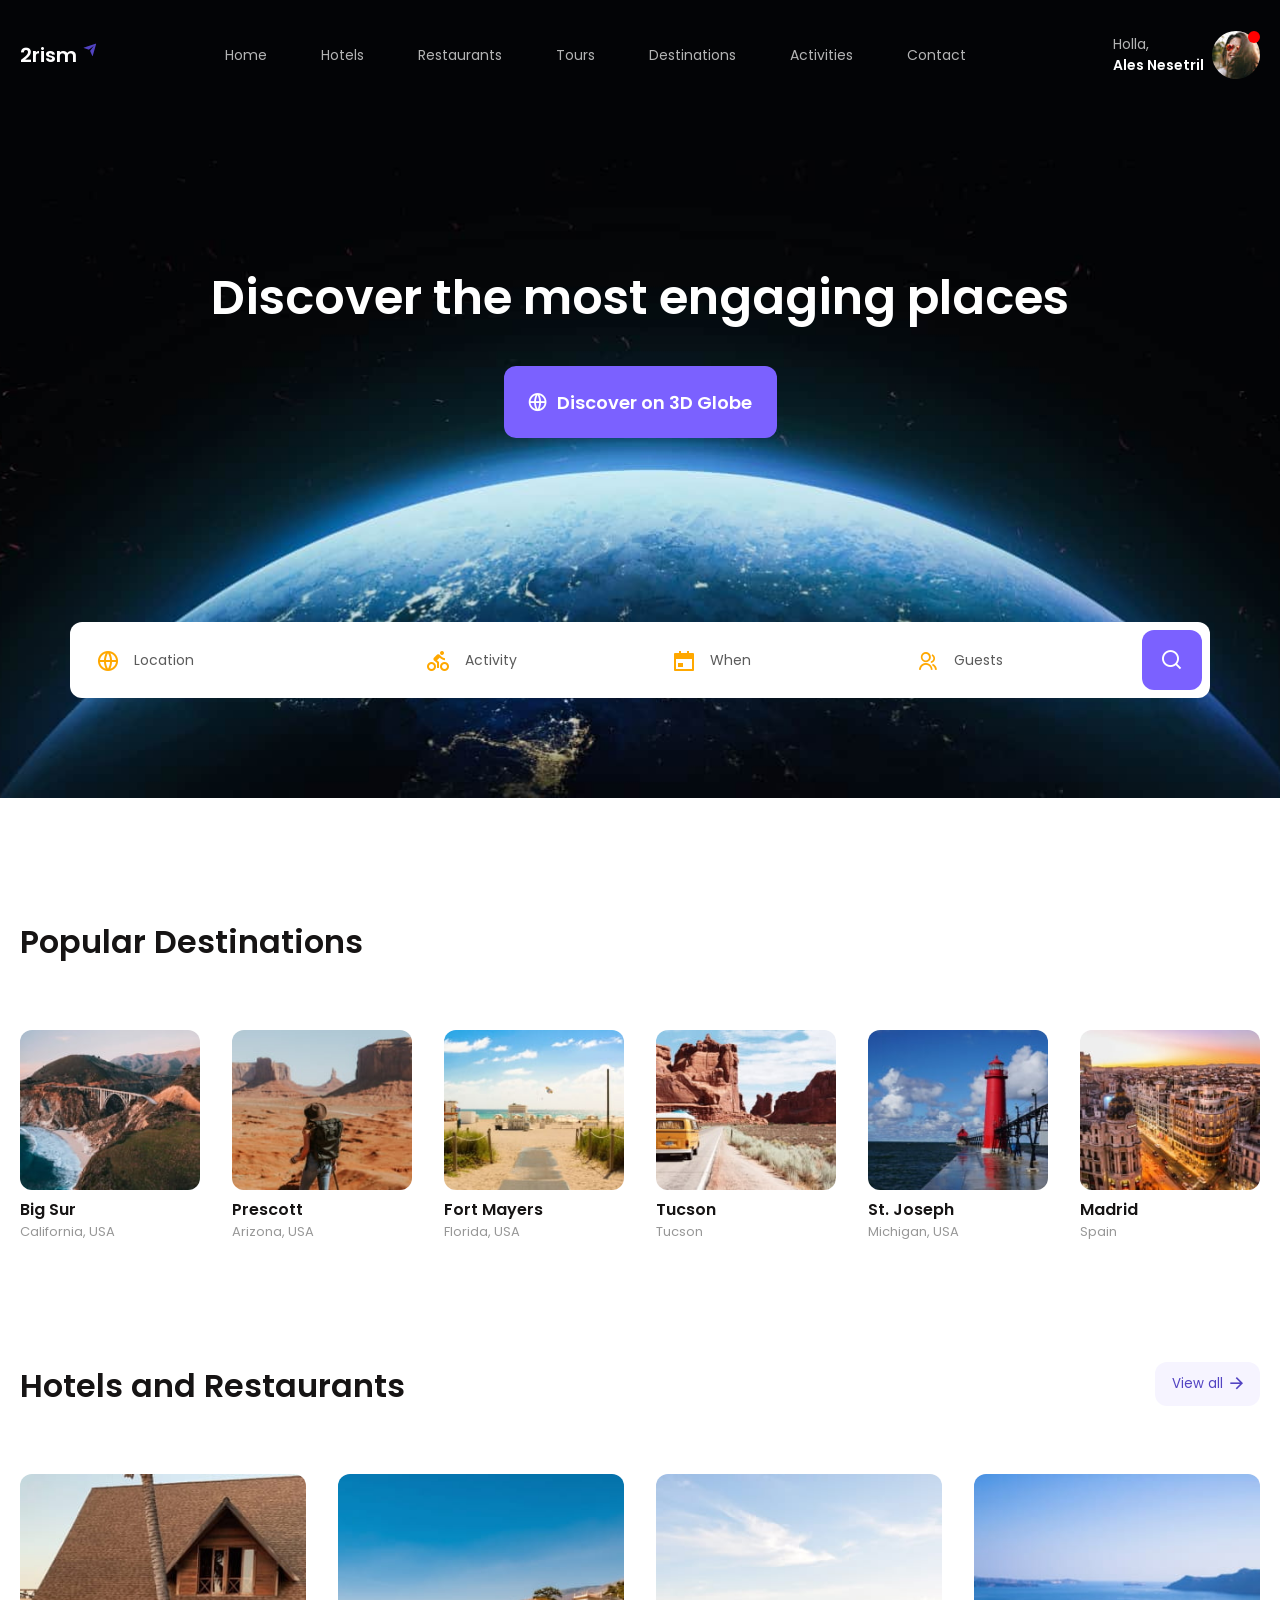
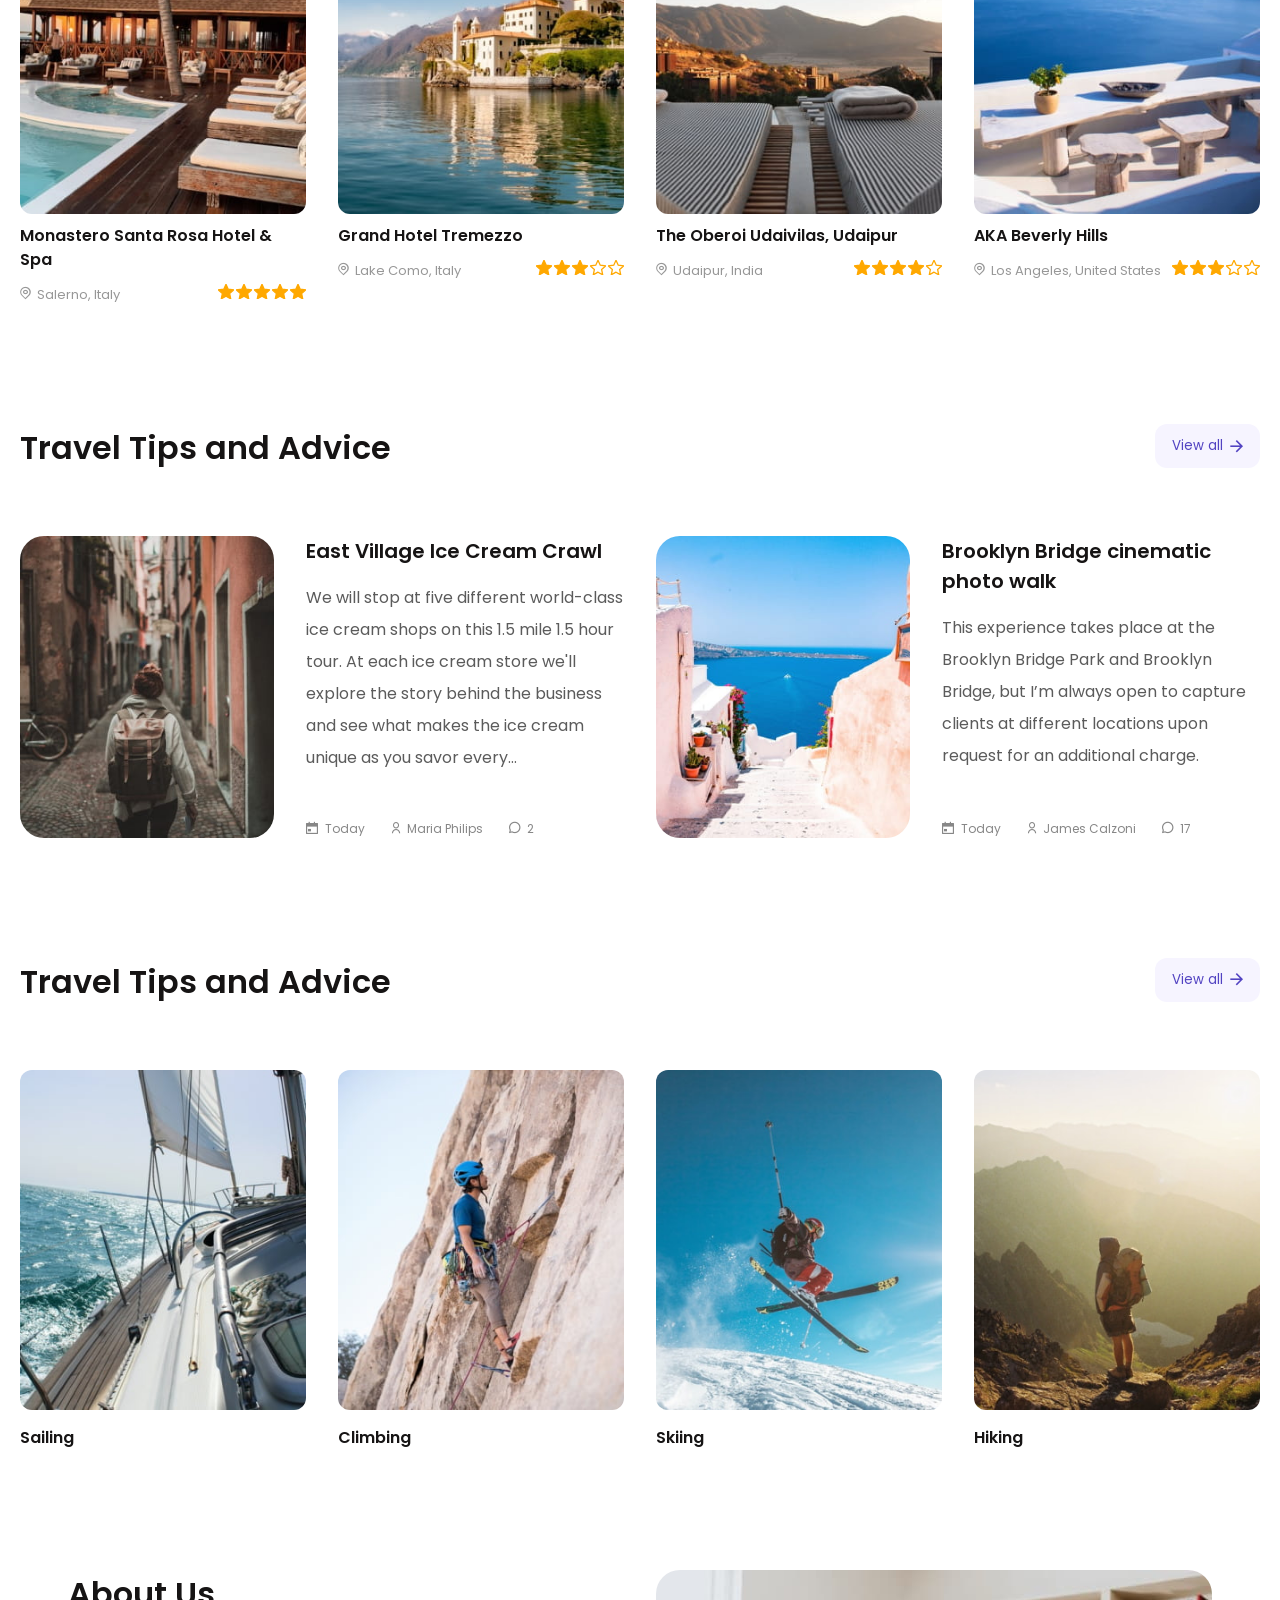
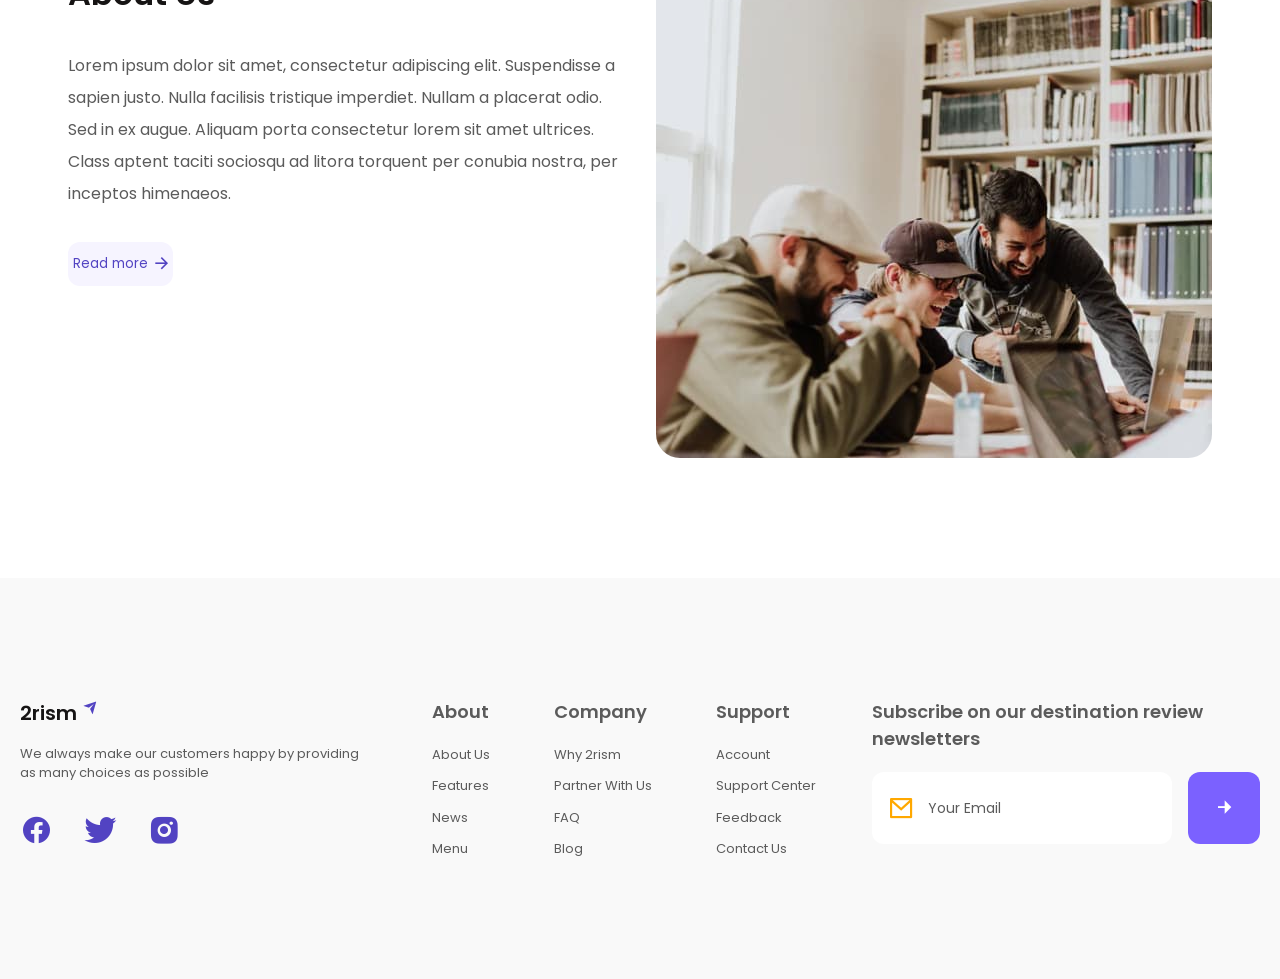
==== index.html @ 1ca8a090 "1" ====
<!DOCTYPE html>
<html lang="en">

<head>
    <meta charset="UTF-8">
    <meta http-equiv="X-UA-Compatible" content="IE=edge">
    <meta name="viewport" content="width=device-width, initial-scale=1.0">
    <link rel="stylesheet" href="css/style.css">
    <title>2rism</title>
</head>

<body>
    <div class="wrapper">
        <header class="header">
            <div class="container">
                <div class="header__wrapper">
                    <h1 class="logo header__logo">2rism</h1>
                    <nav class="menu header__menu">
                        <ul class="menu__list">
                            <li class="menu__item"><a href="#discover">Home</a></li>
                            <li class="menu__item"><a href="#hotels">Hotels</a></li>
                            <li class="menu__item"><a href="#hotels">Restaurants</a></li>
                            <li class="menu__item"><a href="#travel">Tours</a></li>
                            <li class="menu__item"><a href="#destinations">Destinations</a></li>
                            <li class="menu__item"><a href="#activities">Activities</a></li>
                            <li class="menu__item"><a href="#footer">Contact</a></li>
                        </ul>
                    </nav>
                    <div class="user header__user">
                        <div class="user__data">
                            <div class="user__hola">Holla,</div>
                            <div class="user__name">Ales Nesetril</div>
                        </div>
                        <div class="user__avatar">
                            <img src="img/user_avatar.jpg" alt="user avatar">
                        </div>
                        <div class="user__online"></div>
                    </div>
                    <div class="burger">
                        <div class="burger__line"></div>
                    </div>
                </div>
            </div>
        </header>
        <main class="content">
            <section class="discover" id="discover">
                <div class="container">
                    <h2 class="discover__title">
                        Discover the most engaging places
                    </h2>
                    <button class="button discover__button">
                        Discover on 3D Globe
                    </button>
                    <form action="" class="form discover__form">
                        <label for="" class="label location">
                            <input type="text" class="input" placeholder=" ">
                            <div class="placeholder">
                                <p class="placeholder__label">Location</p>
                                <p class="placeholder__prompt">Explore nearby destinations</p>
                            </div>
                        </label>
                        <label for="" class="label activity">
                            <input type="text" class="input" placeholder=" ">
                            <div class="placeholder">
                                <p class="placeholder__label">Activity</p>
                                <p class="placeholder__prompt">All Activities</p>
                            </div>
                        </label>
                        <label for="" class="label when">
                            <input type="text" class="input" placeholder=" ">
                            <div class="placeholder">
                                <p class="placeholder__label">When</p>
                                <p class="placeholder__prompt">Choose a Date</p>
                            </div>
                        </label>
                        <label for="" class="label guests">
                            <input type="text" class="input" placeholder=" ">
                            <div class="placeholder">
                                <p class="placeholder__label">Guests</p>
                                <p class="placeholder__prompt">1 guest</p>
                            </div>
                        </label>
                        <button class="button form__button"><span class="button__text">Search</span></button>
                    </form>
                </div>
            </section>
            <section class="destinations" id="destinations">
                <div class="container">
                    <h2 class="title destinations__title">Popular Destinations</h2>
                    <div class="row destinations__row">
                        <div class="card destintions__card">
                            <div class="card__img"><img src="img/destinations1.jpg" alt=""></div>
                            <h3 class="card__title">Big Sur</h3>
                            <div class="card__location">California, USA</div>
                        </div>
                        <div class="card destintions__card">
                            <div class="card__img"><img src="img/destinations2.jpg" alt=""></div>
                            <h3 class="card__title">Prescott</h3>
                            <div class="card__location">Arizona, USA</div>
                        </div>
                        <div class="card destintions__card">
                            <div class="card__img"><img src="img/destinations3.jpg" alt=""></div>
                            <h3 class="card__title">Fort Mayers</h3>
                            <div class="card__location">Florida, USA</div>
                        </div>
                        <div class="card destintions__card">
                            <div class="card__img"><img src="img/destinations4.jpg" alt=""></div>
                            <h3 class="card__title">Tucson</h3>
                            <div class="card__location">Tucson</div>
                        </div>
                        <div class="card destintions__card">
                            <div class="card__img"><img src="img/destinations5.jpg" alt=""></div>
                            <h3 class="card__title">St. Joseph</h3>
                            <div class="card__location">Michigan, USA</div>
                        </div>
                        <div class="card destintions__card">
                            <div class="card__img"><img src="img/destinations6.jpg" alt=""></div>
                            <h3 class="card__title">Madrid</h3>
                            <div class="card__location">Spain</div>
                        </div>
                    </div>
                </div>
            </section>
            <section class="hotels" id="hotels">
                <div class="container">
                    <div class="title-row hotels__title-row">
                        <h2 class="title hotels__title">Hotels and Restaurants</h2>
                        <button class="button view-all">View all</button>
                    </div>
                    <div class="row hotels__row">
                        <div class="card hotels__card">
                            <div class="card__img"><img src="img/hotels1.jpg" alt=""></div>
                            <h3 class="card__title">Monastero Santa Rosa Hotel & Spa</h3>
                            <div class="card__info">
                                <div class="card__location">Salerno, Italy</div>
                                <div class="card__star-rating">
                                    <svg class="star-rating fill">
                                        <path
                                            d="M8.00002 12.1733L3.29802 14.8053L4.34802 9.51992L0.391357 5.86125L5.74269 5.22659L8.00002 0.333252L10.2574 5.22659L15.6087 5.86125L11.652 9.51992L12.702 14.8053L8.00002 12.1733Z" />
                                    </svg>
                                    <svg class="star-rating fill">
                                        <path
                                            d="M8.00002 12.1733L3.29802 14.8053L4.34802 9.51992L0.391357 5.86125L5.74269 5.22659L8.00002 0.333252L10.2574 5.22659L15.6087 5.86125L11.652 9.51992L12.702 14.8053L8.00002 12.1733Z" />
                                    </svg>
                                    <svg class="star-rating fill">
                                        <path
                                            d="M8.00002 12.1733L3.29802 14.8053L4.34802 9.51992L0.391357 5.86125L5.74269 5.22659L8.00002 0.333252L10.2574 5.22659L15.6087 5.86125L11.652 9.51992L12.702 14.8053L8.00002 12.1733Z" />
                                    </svg>
                                    <svg class="star-rating fill">
                                        <path
                                            d="M8.00002 12.1733L3.29802 14.8053L4.34802 9.51992L0.391357 5.86125L5.74269 5.22659L8.00002 0.333252L10.2574 5.22659L15.6087 5.86125L11.652 9.51992L12.702 14.8053L8.00002 12.1733Z" />
                                    </svg>
                                    <svg class="star-rating fill">
                                        <path
                                            d="M8.00002 12.1733L3.29802 14.8053L4.34802 9.51992L0.391357 5.86125L5.74269 5.22659L8.00002 0.333252L10.2574 5.22659L15.6087 5.86125L11.652 9.51992L12.702 14.8053L8.00002 12.1733Z" />
                                    </svg>
                                </div>
                            </div>
                        </div>
                        <div class="card hotels__card">
                            <div class="card__img"><img src="img/hotels2.jpg" alt=""></div>
                            <h3 class="card__title">Grand Hotel Tremezzo</h3>
                            <div class="card__info">
                                <div class="card__location">Lake Como, Italy</div>
                                <div class="card__star-rating">
                                    <svg class="star-rating fill">
                                        <path
                                            d="M8.00002 12.1733L3.29802 14.8053L4.34802 9.51992L0.391357 5.86125L5.74269 5.22659L8.00002 0.333252L10.2574 5.22659L15.6087 5.86125L11.652 9.51992L12.702 14.8053L8.00002 12.1733Z" />
                                    </svg>
                                    <svg class="star-rating fill">
                                        <path
                                            d="M8.00002 12.1733L3.29802 14.8053L4.34802 9.51992L0.391357 5.86125L5.74269 5.22659L8.00002 0.333252L10.2574 5.22659L15.6087 5.86125L11.652 9.51992L12.702 14.8053L8.00002 12.1733Z" />
                                    </svg>
                                    <svg class="star-rating fill">
                                        <path
                                            d="M8.00002 12.1733L3.29802 14.8053L4.34802 9.51992L0.391357 5.86125L5.74269 5.22659L8.00002 0.333252L10.2574 5.22659L15.6087 5.86125L11.652 9.51992L12.702 14.8053L8.00002 12.1733Z" />
                                    </svg>
                                    <svg class="star-rating">
                                        <path
                                            d="M8.00002 12.1733L3.29802 14.8053L4.34802 9.51992L0.391357 5.86125L5.74269 5.22659L8.00002 0.333252L10.2574 5.22659L15.6087 5.86125L11.652 9.51992L12.702 14.8053L8.00002 12.1733Z" />
                                    </svg>
                                    <svg class="star-rating">
                                        <path
                                            d="M8.00002 12.1733L3.29802 14.8053L4.34802 9.51992L0.391357 5.86125L5.74269 5.22659L8.00002 0.333252L10.2574 5.22659L15.6087 5.86125L11.652 9.51992L12.702 14.8053L8.00002 12.1733Z" />
                                    </svg>
                                </div>
                            </div>
                        </div>
                        <div class="card hotels__card">
                            <div class="card__img"><img src="img/hotels3.jpg" alt=""></div>
                            <h3 class="card__title">The Oberoi Udaivilas, Udaipur</h3>
                            <div class="card__info">
                                <div class="card__location">Udaipur, India</div>
                                <div class="card__star-rating">
                                    <svg class="star-rating fill">
                                        <path
                                            d="M8.00002 12.1733L3.29802 14.8053L4.34802 9.51992L0.391357 5.86125L5.74269 5.22659L8.00002 0.333252L10.2574 5.22659L15.6087 5.86125L11.652 9.51992L12.702 14.8053L8.00002 12.1733Z" />
                                    </svg>
                                    <svg class="star-rating fill">
                                        <path
                                            d="M8.00002 12.1733L3.29802 14.8053L4.34802 9.51992L0.391357 5.86125L5.74269 5.22659L8.00002 0.333252L10.2574 5.22659L15.6087 5.86125L11.652 9.51992L12.702 14.8053L8.00002 12.1733Z" />
                                    </svg>
                                    <svg class="star-rating fill">
                                        <path
                                            d="M8.00002 12.1733L3.29802 14.8053L4.34802 9.51992L0.391357 5.86125L5.74269 5.22659L8.00002 0.333252L10.2574 5.22659L15.6087 5.86125L11.652 9.51992L12.702 14.8053L8.00002 12.1733Z" />
                                    </svg>
                                    <svg class="star-rating fill">
                                        <path
                                            d="M8.00002 12.1733L3.29802 14.8053L4.34802 9.51992L0.391357 5.86125L5.74269 5.22659L8.00002 0.333252L10.2574 5.22659L15.6087 5.86125L11.652 9.51992L12.702 14.8053L8.00002 12.1733Z" />
                                    </svg>
                                    <svg class="star-rating">
                                        <path
                                            d="M8.00002 12.1733L3.29802 14.8053L4.34802 9.51992L0.391357 5.86125L5.74269 5.22659L8.00002 0.333252L10.2574 5.22659L15.6087 5.86125L11.652 9.51992L12.702 14.8053L8.00002 12.1733Z" />
                                    </svg>
                                </div>
                            </div>
                        </div>
                        <div class="card hotels__card">
                            <div class="card__img"><img src="img/hotels4.jpg" alt=""></div>
                            <h3 class="card__title">AKA Beverly Hills</h3>
                            <div class="card__info">
                                <div class="card__location">Los Angeles, United States</div>
                                <div class="card__star-rating">
                                    <svg class="star-rating fill">
                                        <path
                                            d="M8.00002 12.1733L3.29802 14.8053L4.34802 9.51992L0.391357 5.86125L5.74269 5.22659L8.00002 0.333252L10.2574 5.22659L15.6087 5.86125L11.652 9.51992L12.702 14.8053L8.00002 12.1733Z" />
                                    </svg>
                                    <svg class="star-rating fill">
                                        <path
                                            d="M8.00002 12.1733L3.29802 14.8053L4.34802 9.51992L0.391357 5.86125L5.74269 5.22659L8.00002 0.333252L10.2574 5.22659L15.6087 5.86125L11.652 9.51992L12.702 14.8053L8.00002 12.1733Z" />
                                    </svg>
                                    <svg class="star-rating fill">
                                        <path
                                            d="M8.00002 12.1733L3.29802 14.8053L4.34802 9.51992L0.391357 5.86125L5.74269 5.22659L8.00002 0.333252L10.2574 5.22659L15.6087 5.86125L11.652 9.51992L12.702 14.8053L8.00002 12.1733Z" />
                                    </svg>
                                    <svg class="star-rating">
                                        <path
                                            d="M8.00002 12.1733L3.29802 14.8053L4.34802 9.51992L0.391357 5.86125L5.74269 5.22659L8.00002 0.333252L10.2574 5.22659L15.6087 5.86125L11.652 9.51992L12.702 14.8053L8.00002 12.1733Z" />
                                    </svg>
                                    <svg class="star-rating">
                                        <path
                                            d="M8.00002 12.1733L3.29802 14.8053L4.34802 9.51992L0.391357 5.86125L5.74269 5.22659L8.00002 0.333252L10.2574 5.22659L15.6087 5.86125L11.652 9.51992L12.702 14.8053L8.00002 12.1733Z" />
                                    </svg>
                                </div>
                            </div>
                        </div>
                    </div>
                </div>
            </section>
            <section class="travel" id="travel">
                <div class="container">
                    <div class="title-row travel__title-row">
                        <h2 class="title hotels__title">Travel Tips and Advice</h2>
                        <button class="button view-all">View all</button>
                    </div>
                    <div class="row travel__row">
                        <div class="card travel__card">
                            <div class="card__img"><img src="img/travel1.jpg" alt=""></div>
                            <div class="card__body">
                                <h3 class="card__title">East Village Ice Cream Crawl</h3>
                                <div class="card-text card__text">
                                    We will stop at five different world-class ice cream shops on
                                    this 1.5 mile 1.5 hour tour. At each ice cream store we'll explore the story behind
                                    the business and see what makes the ice cream unique as you savor every…
                                </div>
                                <div class="card__info">
                                    <div class="card__date">Today</div>
                                    <div class="card__user">Maria Philips</div>
                                    <div class="card__message">2</div>
                                </div>
                            </div>
                        </div>
                        <div class="card travel__card">
                            <div class="card__img"><img src="img/travel2.jpg" alt=""></div>
                            <div class="card__body">
                                <h3 class="card__title">Brooklyn Bridge cinematic photo walk</h3>
                                <div class="card-text card__text">
                                    This experience takes place at the Brooklyn Bridge Park and Brooklyn Bridge, but I’m
                                    always open to capture clients at different locations upon request for an additional
                                    charge.
                                </div>
                                <div class="card__info">
                                    <div class="card__date">Today</div>
                                    <div class="card__user">James Calzoni</div>
                                    <div class="card__message">17</div>
                                </div>
                            </div>
                        </div>
                    </div>
                </div>
            </section>
            <section class="activities" id="activities">
                <div class="container">
                    <div class="title-row travel__title-row">
                        <h2 class="title hotels__title">Travel Tips and Advice</h2>
                        <button class="button view-all">View all</button>
                    </div>
                    <div class="row activities__row">
                        <div class="card activities__card">
                            <div class="card__img"><img src="img/activities1.jpg" alt=""></div>
                            <h3 class="card__title">Sailing</h3>
                        </div>
                        <div class="card activities__card">
                            <div class="card__img"><img src="img/activities2.jpg" alt=""></div>
                            <h3 class="card__title">Climbing</h3>
                        </div>
                        <div class="card activities__card">
                            <div class="card__img"><img src="img/activities3.jpg" alt=""></div>
                            <h3 class="card__title">Skiing</h3>
                        </div>
                        <div class="card activities__card">
                            <div class="card__img"><img src="img/activities4.jpg" alt=""></div>
                            <h3 class="card__title">Hiking</h3>
                        </div>
                    </div>
                </div>
            </section>
            <section class="about">
                <div class="container">
                    <div class="row about__row">
                        <div class="about__body">
                            <h2 class="title about__title">About Us</h2>
                            <div class="card-text about__text">
                                Lorem ipsum dolor sit amet, consectetur adipiscing elit. Suspendisse a sapien justo.
                                Nulla facilisis tristique imperdiet. Nullam a placerat odio. Sed in ex augue. Aliquam
                                porta consectetur lorem sit amet ultrices. Class aptent taciti sociosqu ad litora
                                torquent per conubia nostra, per inceptos himenaeos.
                            </div>
                            <button class="button view-all">Read more</button>
                        </div>
                        <div class="about__img">
                            <img src="img/about.jpg" alt="">
                        </div>
                    </div>
                </div>
            </section>
        </main>
        <footer class="footer" id="footer">
            <div class="container">
                <div class="footer__row">
                    <div class="footer__col description">
                        <h2 class="logo footer__logo">2rism</h2>
                        <div class="description__text">
                            We always make our customers happy by providing as many choices as possible
                        </div>
                        <div class="description__socials">
                            <a href="" class="description__social facebook"></a>
                            <a href="" class="description__social twitter"></a>
                            <a href="" class="description__social instagram"></a>
                        </div>
                    </div>
                    <div class="footer__col">
                        <nav class="links footer__links">
                            <ul class="links__list">
                                <h3 class="links__title">About</h3>
                                <li class="links__item"><a href="">About Us</a></li>
                                <li class="links__item"><a href="">Features</a></li>
                                <li class="links__item"><a href="">News</a></li>
                                <li class="links__item"><a href="">Menu</a></li>
                            </ul>
                            <ul class="links__list">
                                <h3 class="links__title">Company</h3>
                                <li class="links__item"><a href="">Why 2rism</a></li>
                                <li class="links__item"><a href="">Partner With Us</a></li>
                                <li class="links__item"><a href="">FAQ</a></li>
                                <li class="links__item"><a href="">Blog</a></li>
                            </ul>
                            <ul class="links__list">
                                <h3 class="links__title">Support</h3>
                                <li class="links__item"><a href="">Account</a></li>
                                <li class="links__item"><a href="">Support Center</a></li>
                                <li class="links__item"><a href="">Feedback</a></li>
                                <li class="links__item"><a href="">Contact Us</a></li>
                            </ul>
                        </nav>
                    </div>
                    <div class="footer__col subscribe">
                        <h3 class="subscribe__title">
                            Subscribe on our destination review newsletters
                        </h3>
                        <form action="" class="form subscribe__form">
                            <label for="subscribe-form" class="label subscribe__label">
                                <input type="email" class="input subscribe__input" id="subscribe-form" placeholder=" ">
                                <div class="placeholder subscribe__placeholder">
                                    <p class="placeholder__label">Your Email</p>
                                    <p class="placeholder__prompt">johndoe@gmail.com</p>
                                </div>
                            </label>
                            <button class="button subscribe__button"></button>
                        </form>
                    </div>
                </div>
            </div>
        </footer>
    </div>

    <script src="js/script.js"></script>
</body>

</html>
---- css/style.css ----
@font-face {
  font-family: 'Poppins';
  src: local("Poppins"), local("Poppins-Light"), url("../fonts/Poppins-Light.woff2") format("woff2"), url("../fonts/Poppins-Light.woff") format("woff");
  font-weight: 300;
  font-style: normal;
  font-display: swap;
}

@font-face {
  font-family: 'Poppins';
  src: local("Poppins"), local("Poppins-Regular"), url("../fonts/Poppins-Regular.woff2") format("woff2"), url("../fonts/Poppins-Regular.woff") format("woff");
  font-weight: 400;
  font-style: normal;
  font-display: swap;
}

@font-face {
  font-family: 'Poppins';
  src: local("Poppins"), local("Poppins-Medium"), url("../fonts/Poppins-Medium.woff2") format("woff2"), url("../fonts/Poppins-Medium.woff") format("woff");
  font-weight: 500;
  font-style: normal;
  font-display: swap;
}

@font-face {
  font-family: 'Poppins';
  src: local("Poppins"), local("Poppins-SemiBold"), url("../fonts/Poppins-SemiBold.woff2") format("woff2"), url("../fonts/Poppins-SemiBold.woff") format("woff");
  font-weight: 500;
  font-style: normal;
  font-display: swap;
}

@font-face {
  font-family: 'icomoon';
  src: url("../fonts/icomoon.eot?6bxrup");
  src: url("../fonts/icomoon.eot?6bxrup#iefix") format("embedded-opentype"), url("../fonts/icomoon.ttf?6bxrup") format("truetype"), url("../fonts/icomoon.woff?6bxrup") format("woff"), url("../fonts/icomoon.svg?6bxrup#icomoon") format("svg");
  font-weight: normal;
  font-style: normal;
  font-display: block;
}

* {
  margin: 0;
  padding: 0;
  border: none;
  outline: none;
}

*, *::before, *::after {
  -webkit-box-sizing: border-box;
          box-sizing: border-box;
}

*:focus, *:active, a:focus, a:active {
  outline: none;
}

ul, ol, li {
  list-style: none;
}

a {
  text-decoration: none;
  font: inherit;
  color: inherit;
}

a, a:visited, a:hover {
  text-decoration: none;
}

img {
  vertical-align: top;
}

input, button, textarea {
  font-family: inherit;
}

input::-ms-clear {
  display: none;
}

body, html {
  height: 100%;
}

body {
  font-family: 'Poppins', sans-serif;
  font-size: 13px;
  line-height: 1.5;
  color: #5B5B5B;
}

.wrapper {
  min-height: 100%;
  position: relative;
  display: -webkit-box;
  display: -ms-flexbox;
  display: flex;
  -webkit-box-orient: vertical;
  -webkit-box-direction: normal;
      -ms-flex-direction: column;
          flex-direction: column;
  overflow: hidden;
}

header, main, footer {
  display: block;
  width: 100%;
}

.content {
  -webkit-box-flex: 1;
      -ms-flex: 1 1 auto;
          flex: 1 1 auto;
}

.container {
  max-width: 1420px;
  padding: 0 20px;
  margin: 0 auto;
}

.none {
  display: none;
}

.logo {
  font-size: 20px;
  font-weight: 600;
  display: -webkit-inline-box;
  display: -ms-inline-flexbox;
  display: inline-flex;
  -webkit-box-align: center;
      -ms-flex-align: center;
          align-items: center;
  position: relative;
}

.logo::after {
  position: absolute;
  top: 0;
  right: -20px;
  font-size: 14px;
  font-weight: initial;
  content: "\e908";
  font-family: 'icomoon';
  color: #5243C2;
}

.title {
  font-size: 32px;
  font-weight: 600;
  color: #161414;
}

.card-text {
  font-size: 16px;
  line-height: 2;
}

.label {
  position: relative;
  -webkit-box-flex: 1;
      -ms-flex: 1 1 auto;
          flex: 1 1 auto;
}

.label:hover .placeholder__prompt {
  display: block;
}

.placeholder {
  pointer-events: none;
  position: absolute;
  top: 50%;
  left: 56px;
  -webkit-transform: translateY(-50%);
          transform: translateY(-50%);
  display: -webkit-box;
  display: -ms-flexbox;
  display: flex;
  -webkit-box-orient: vertical;
  -webkit-box-direction: normal;
      -ms-flex-direction: column;
          flex-direction: column;
  -webkit-box-pack: center;
      -ms-flex-pack: center;
          justify-content: center;
  /* &__label:hover + &__prompt
     display: block */
}

.placeholder__label {
  font-size: 14px;
  font-weight: 300px;
  -webkit-transition: 2s;
  transition: 2s;
}

.placeholder__prompt {
  font-size: 16px;
  font-weight: 500;
  display: none;
}

.placeholder::before {
  font-family: 'icomoon';
  position: absolute;
  font-size: 20px;
  top: 50%;
  left: -16px;
  -webkit-transform: translate(-100%, -50%);
          transform: translate(-100%, -50%);
}

.input {
  background: #fff;
  border-radius: 12px;
  height: 100%;
  width: 100%;
  padding: 10px;
}

.input:focus + .placeholder, .input:not(:placeholder-shown) + .placeholder {
  -webkit-transition: 2s;
  transition: 2s;
  display: none;
}

.button {
  display: -webkit-inline-box;
  display: -ms-inline-flexbox;
  display: inline-flex;
  -webkit-box-pack: center;
      -ms-flex-pack: center;
          justify-content: center;
  -webkit-box-align: center;
      -ms-flex-align: center;
          align-items: center;
  border-radius: 12px;
  background: #7B61FF;
  -webkit-transition: 0.5s;
  transition: 0.5s;
  color: #fff;
}

.button:hover {
  background: #583ddf;
  -webkit-transition: 0.2s;
  transition: 0.2s;
}

.button::before, .button::after {
  font-family: 'icomoon';
  font-weight: initial;
}

.button__text {
  display: none;
  font-size: 16px;
}

.title-row {
  display: -webkit-box;
  display: -ms-flexbox;
  display: flex;
  -webkit-box-pack: justify;
      -ms-flex-pack: justify;
          justify-content: space-between;
  margin-bottom: 64px;
}

@media (max-width: 649px) {
  .title-row {
    -webkit-box-orient: vertical;
    -webkit-box-direction: normal;
        -ms-flex-direction: column;
            flex-direction: column;
    -webkit-box-align: center;
        -ms-flex-align: center;
            align-items: center;
    text-align: center;
  }
}

.view-all {
  width: 105px;
  height: 44px;
  background: #F6F4FF;
  color: #5243C2;
}

.view-all::after {
  content: "\e901";
  margin-left: 7px;
}

.view-all:hover {
  background: #7B61FF;
  color: #fff;
}

.star-rating {
  width: 16px;
  height: 15px;
  fill: none;
  stroke: #FFA800;
  stroke-width: 1.3px;
}

.star-rating.fill path {
  width: 100%;
  height: 100%;
  fill: #FFA800;
}

.header {
  font-size: 14px;
  position: absolute;
  top: 31px;
}

.header__wrapper {
  display: -webkit-box;
  display: -ms-flexbox;
  display: flex;
  -webkit-box-pack: justify;
      -ms-flex-pack: justify;
          justify-content: space-between;
  -webkit-box-align: center;
      -ms-flex-align: center;
          align-items: center;
}

.header__logo {
  color: #fff;
}

.menu__list {
  display: -webkit-box;
  display: -ms-flexbox;
  display: flex;
  -webkit-box-pack: center;
      -ms-flex-pack: center;
          justify-content: center;
  -ms-flex-wrap: wrap;
      flex-wrap: wrap;
  gap: 10px 54px;
}

.menu__item a {
  color: #ffffffb3;
  -webkit-transition: 0.2s;
  transition: 0.2s;
}

.menu__item a:hover {
  color: #fff;
  -webkit-transition: 0.5s;
  transition: 0.5s;
}

.user {
  display: -webkit-box;
  display: -ms-flexbox;
  display: flex;
  -webkit-box-align: center;
      -ms-flex-align: center;
          align-items: center;
  position: relative;
}

.user__data {
  margin-right: 8px;
}

.user__hola {
  color: #ffffffb3;
}

.user__name {
  font-weight: 600;
  color: #fff;
}

.user__avatar {
  width: 48px;
  height: 48px;
  min-width: 48px;
  min-height: 48px;
  border-radius: 50%;
  overflow: hidden;
}

.user__avatar img {
  width: 100%;
}

.user__online {
  width: 12px;
  height: 12px;
  background-color: #FF0000;
  border-radius: 50%;
  position: absolute;
  top: 0;
  right: 0;
}

.burger {
  display: none;
  width: 35px;
  height: 35px;
  -webkit-box-align: center;
      -ms-flex-align: center;
          align-items: center;
  position: fixed;
  right: 10px;
}

.burger__line, .burger::before, .burger::after {
  width: 100%;
  height: 4px;
  border-radius: 4px;
  background-color: #fff;
  -webkit-box-shadow: #000 1px 1px 1px;
          box-shadow: #000 1px 1px 1px;
}

.burger::before, .burger::after {
  content: "";
  position: absolute;
  -webkit-transition: 0.2s;
  transition: 0.2s;
}

.burger::before {
  top: 6px;
}

.burger::after {
  bottom: 6px;
}

.burger.active__line, .burger.active::before, .burger.active::after {
  -webkit-box-shadow: none;
          box-shadow: none;
}

.burger.active .burger__line {
  display: none;
}

.burger.active::before {
  top: initial;
  -webkit-transform: rotate(45deg);
          transform: rotate(45deg);
}

.burger.active:after {
  bottom: initial;
  -webkit-transform: rotate(-45deg);
          transform: rotate(-45deg);
}

@media (max-width: 480px) {
  .header__wrapper {
    -webkit-box-pack: end;
        -ms-flex-pack: end;
            justify-content: end;
    gap: 10px;
  }
  .header__logo {
    width: 70px;
    position: absolute;
    left: 10px;
  }
  .burger {
    display: -webkit-box;
    display: -ms-flexbox;
    display: flex;
    z-index: 2;
  }
  .menu {
    background: #000000da;
    position: fixed;
    top: 0;
    right: -100vw;
    -webkit-transition: 0.2s;
    transition: 0.2s;
    z-index: 1;
  }
  .menu.active {
    right: 0;
  }
  .menu__list {
    -webkit-box-orient: vertical;
    -webkit-box-direction: normal;
        -ms-flex-direction: column;
            flex-direction: column;
    -webkit-box-pack: center;
        -ms-flex-pack: center;
            justify-content: center;
    -webkit-box-align: center;
        -ms-flex-align: center;
            align-items: center;
    gap: 40px;
    width: 60vw;
    height: 100vh;
  }
  .menu__item a {
    font-size: 16px;
    color: #fff;
  }
  .user {
    margin-right: 30px;
  }
}

.discover {
  padding: 262px 0 100px;
  text-align: center;
  background: url(../img/discover_bg.jpg) center center/cover no-repeat;
}

.discover__title {
  font-size: 48px;
  font-weight: 600;
  color: #fff;
  margin-bottom: 32px;
}

.discover__button {
  width: 273px;
  height: 72px;
  font-size: 18px;
  font-weight: 600;
  color: #fff;
  margin-bottom: 184px;
}

.discover__button::before {
  content: "\e904";
  margin-right: 10px;
}

.discover .form {
  max-width: 1140px;
  padding: 8px;
  border-radius: 12px;
  margin: 0 auto;
  display: -webkit-box;
  display: -ms-flexbox;
  display: flex;
  background: #fff;
  text-align: left;
}

.discover .form__button {
  width: 60px;
  height: 60px;
}

.discover .form__button::after {
  content: "\e90c";
  font-size: 20px;
}

.discover .label {
  white-space: nowrap;
}

.location {
  -ms-flex-preferred-size: 300px;
      flex-basis: 300px;
}

.location .placeholder::before {
  content: "\e904";
  color: #FFA800;
}

.activity .placeholder::before {
  content: "\e900";
  color: #FFA800;
}

.when .placeholder::before {
  content: "\e90e";
  color: #FFA800;
}

.guests .placeholder::before {
  content: "\e905";
  color: #FFA800;
}

@media (max-width: 480px) {
  .discover {
    padding: 150px 0 100px;
  }
  .discover__title {
    font-size: 34px;
    font-weight: 600;
    color: #fff;
    margin-bottom: 26px;
  }
  .discover__button {
    margin-bottom: 60px;
  }
  .discover .form {
    background: #00000083;
    -webkit-box-orient: vertical;
    -webkit-box-direction: normal;
        -ms-flex-direction: column;
            flex-direction: column;
    -webkit-box-pack: center;
        -ms-flex-pack: center;
            justify-content: center;
    -webkit-box-align: stretch;
        -ms-flex-align: stretch;
            align-items: stretch;
  }
  .discover .label {
    -webkit-box-flex: 1;
        -ms-flex: 1 1 auto;
            flex: 1 1 auto;
    height: 70px;
    margin-bottom: 20px;
  }
  .discover .button {
    width: auto;
    -ms-flex-item-align: center;
        -ms-grid-row-align: center;
        align-self: center;
    padding: 0 10px;
  }
  .discover .button__text {
    display: block;
    margin-right: 5px;
  }
}

.destinations {
  padding: 120px 0 60px;
}

@media (max-width: 480px) {
  .destinations {
    padding: 60px 0;
  }
}

.destinations__title {
  margin-bottom: 64px;
}

.destinations__row {
  display: -webkit-box;
  display: -ms-flexbox;
  display: flex;
  -webkit-box-pack: center;
      -ms-flex-pack: center;
          justify-content: center;
  -ms-flex-wrap: no-wrap;
      flex-wrap: no-wrap;
  gap: 32px;
}

@media (max-width: 940px) {
  .destinations__row {
    -ms-flex-wrap: wrap;
        flex-wrap: wrap;
  }
}

.destinations .card__img {
  max-width: 203px;
  border-radius: 12px;
  overflow: hidden;
  margin-bottom: 8px;
}

.destinations .card__img img {
  width: 100%;
}

.destinations .card__title {
  font-size: 16px;
  font-weight: 500;
  color: #161414;
}

.destinations .card__location {
  color: #979797;
}

/* @media ( max-width: 940px )
 .destinations
 &__row
 flex-wrap: wrap */
.hotels {
  padding: 60px 0;
}

.hotels__row {
  display: -webkit-box;
  display: -ms-flexbox;
  display: flex;
  -webkit-box-pack: center;
      -ms-flex-pack: center;
          justify-content: center;
  gap: 32px;
}

@media (max-width: 940px) {
  .hotels__row {
    -ms-flex-wrap: wrap;
        flex-wrap: wrap;
  }
}

.hotels .card__img {
  max-width: 320px;
  border-radius: 12px;
  overflow: hidden;
  margin-bottom: 10px;
}

.hotels .card__img img {
  width: 100%;
}

.hotels .card__title {
  font-size: 16px;
  font-weight: 500;
  margin-bottom: 12px;
  color: #161414;
}

.hotels .card__info {
  display: -webkit-box;
  display: -ms-flexbox;
  display: flex;
  -webkit-box-pack: justify;
      -ms-flex-pack: justify;
          justify-content: space-between;
}

.hotels .card__location {
  color: #979797;
}

.hotels .card__location::before {
  font-family: icomoon;
  content: "\e907";
  margin-right: 6px;
}

.hotels .card__star-rating {
  display: -webkit-box;
  display: -ms-flexbox;
  display: flex;
  gap: 2px;
}

.travel {
  padding: 60px 0;
}

.travel__row {
  display: -webkit-box;
  display: -ms-flexbox;
  display: flex;
  -webkit-box-pack: center;
      -ms-flex-pack: center;
          justify-content: center;
  gap: 32px;
}

@media (max-width: 1120px) {
  .travel__title-row {
    -webkit-box-pack: center;
        -ms-flex-pack: center;
            justify-content: center;
    gap: 32px;
  }
  .travel__row {
    -ms-flex-wrap: wrap;
        flex-wrap: wrap;
  }
}

.travel .card {
  max-width: 672px;
  display: -webkit-box;
  display: -ms-flexbox;
  display: flex;
  gap: 32px;
}

.travel .card__img {
  max-width: 320px;
  max-height: 380px;
  border-radius: 24px;
  overflow: hidden;
  -ms-flex-item-align: start;
      -ms-grid-row-align: start;
      align-self: start;
}

.travel .card__img img {
  width: 100%;
}

.travel .card__body {
  display: -webkit-box;
  display: -ms-flexbox;
  display: flex;
  -webkit-box-orient: vertical;
  -webkit-box-direction: normal;
      -ms-flex-direction: column;
          flex-direction: column;
}

.travel .card__title {
  font-size: 20px;
  font-weight: 600;
  color: #161414;
  margin-bottom: 16px;
}

.travel .card__text {
  margin-bottom: auto;
  max-width: 400px;
  max-height: 300px;
  overflow: auto;
}

.travel .card__info {
  display: -webkit-box;
  display: -ms-flexbox;
  display: flex;
  gap: 26px;
  font-size: 12px;
  color: #878787;
}

.travel .card__date::before, .travel .card__user::before, .travel .card__message::before {
  font-family: icomoon;
  margin-right: 6px;
}

.travel .card__date::before {
  content: "\e90e";
}

.travel .card__user::before {
  content: "\e90b";
}

.travel .card__message::before {
  content: "\e90a";
}

@media (max-width: 640px) {
  .travel .card {
    -webkit-box-orient: vertical;
    -webkit-box-direction: normal;
        -ms-flex-direction: column;
            flex-direction: column;
    -webkit-box-pack: center;
        -ms-flex-pack: center;
            justify-content: center;
    -webkit-box-align: center;
        -ms-flex-align: center;
            align-items: center;
  }
}

.travel .card__img {
  -ms-flex-item-align: initial;
      -ms-grid-row-align: initial;
      align-self: initial;
}

.activities {
  padding: 60px 0;
}

.activities__row {
  display: -webkit-box;
  display: -ms-flexbox;
  display: flex;
  -webkit-box-pack: center;
      -ms-flex-pack: center;
          justify-content: center;
  -ms-flex-wrap: nowrap;
      flex-wrap: nowrap;
  gap: 32px;
}

@media (max-width: 940px) {
  .activities__row {
    -ms-flex-wrap: wrap;
        flex-wrap: wrap;
  }
}

.activities .card__img {
  max-width: 320px;
  border-radius: 12px;
  margin-bottom: 16px;
  overflow: hidden;
}

.activities .card__img img {
  width: 100%;
}

.activities .card__title {
  font-size: 16px;
  font-weight: 500;
  color: #161414;
}

.about {
  padding: 60px 0 120px;
}

.about__row {
  display: -webkit-box;
  display: -ms-flexbox;
  display: flex;
  -webkit-box-pack: center;
      -ms-flex-pack: center;
          justify-content: center;
  -webkit-box-align: start;
      -ms-flex-align: start;
          align-items: start;
  gap: 32px;
}

.about__body {
  -webkit-box-flex: 1;
      -ms-flex: 1 1 556px;
          flex: 1 1 556px;
  max-width: 556px;
  display: -webkit-box;
  display: -ms-flexbox;
  display: flex;
  -webkit-box-orient: vertical;
  -webkit-box-direction: normal;
      -ms-flex-direction: column;
          flex-direction: column;
  gap: 32px;
}

.about__img {
  -webkit-box-flex: 1;
      -ms-flex: 1 1 556px;
          flex: 1 1 556px;
  max-width: 556px;
  border-radius: 24px;
  overflow: hidden;
}

.about__img img {
  width: 100%;
}

@media (max-width: 900px) {
  .about__row {
    -ms-flex-wrap: wrap;
        flex-wrap: wrap;
  }
  .about__body {
    -webkit-box-align: center;
        -ms-flex-align: center;
            align-items: center;
  }
}

.footer {
  background: #F9F9F9;
  padding: 120px 0;
}

.footer__row {
  display: -webkit-box;
  display: -ms-flexbox;
  display: flex;
  -webkit-box-pack: justify;
      -ms-flex-pack: justify;
          justify-content: space-between;
  gap: 20px 30px;
}

.footer__logo {
  margin-bottom: 16px;
  color: #161414;
}

.links {
  display: -webkit-box;
  display: -ms-flexbox;
  display: flex;
  gap: 20px 64px;
}

.links__title {
  font-size: 18px;
  font-weight: 500;
  margin-bottom: 20px;
}

.links__item:not(:last-child) {
  margin-bottom: 12px;
}

.description {
  max-width: 355px;
}

.description__text {
  margin-bottom: 32px;
}

.description__socials {
  display: -webkit-box;
  display: -ms-flexbox;
  display: flex;
  gap: 32px;
}

.description__social {
  width: 32px;
  height: 32px;
  display: -webkit-box;
  display: -ms-flexbox;
  display: flex;
  -webkit-box-pack: center;
      -ms-flex-pack: center;
          justify-content: center;
  -webkit-box-align: center;
      -ms-flex-align: center;
          align-items: center;
}

.description__social::before {
  font-size: 27px;
  line-height: 1;
  font-family: 'icomoon';
  color: #5243C2;
}

.description__social:hover::before {
  color: #583ddf;
}

.facebook::before {
  content: "\e903";
}

.twitter::before {
  content: "\e90d";
}

.instagram::before {
  content: "\e906";
}

.subscribe {
  max-width: 388px;
}

.subscribe__title {
  font-size: 18px;
  font-weight: 500;
  margin-bottom: 20px;
}

.subscribe__form {
  display: -webkit-box;
  display: -ms-flexbox;
  display: flex;
}

.subscribe__label {
  -webkit-box-flex: 1;
      -ms-flex: 1 1 auto;
          flex: 1 1 auto;
  display: block;
  margin-right: 16px;
}

.subscribe__button {
  width: 72px;
  height: 72px;
}

.subscribe__button::before {
  font-family: 'icomoon';
  content: "\e902";
  color: #fff;
}

.subscribe__placeholder::before {
  content: "\e909";
  color: #ffa800;
}

@media (max-width: 480px) {
  .footer {
    padding: 40px 0;
  }
  .footer__row {
    -webkit-box-orient: vertical;
    -webkit-box-direction: normal;
        -ms-flex-direction: column;
            flex-direction: column;
    -webkit-box-align: center;
        -ms-flex-align: center;
            align-items: center;
  }
  .description {
    text-align: center;
  }
  .description__socials {
    -webkit-box-pack: center;
        -ms-flex-pack: center;
            justify-content: center;
  }
  .links {
    -webkit-box-orient: vertical;
    -webkit-box-direction: normal;
        -ms-flex-direction: column;
            flex-direction: column;
  }
  .links__title {
    font-size: 20px;
    margin-bottom: 16px;
  }
  .links a {
    font-size: 16px;
  }
}
/*# sourceMappingURL=style.css.map */
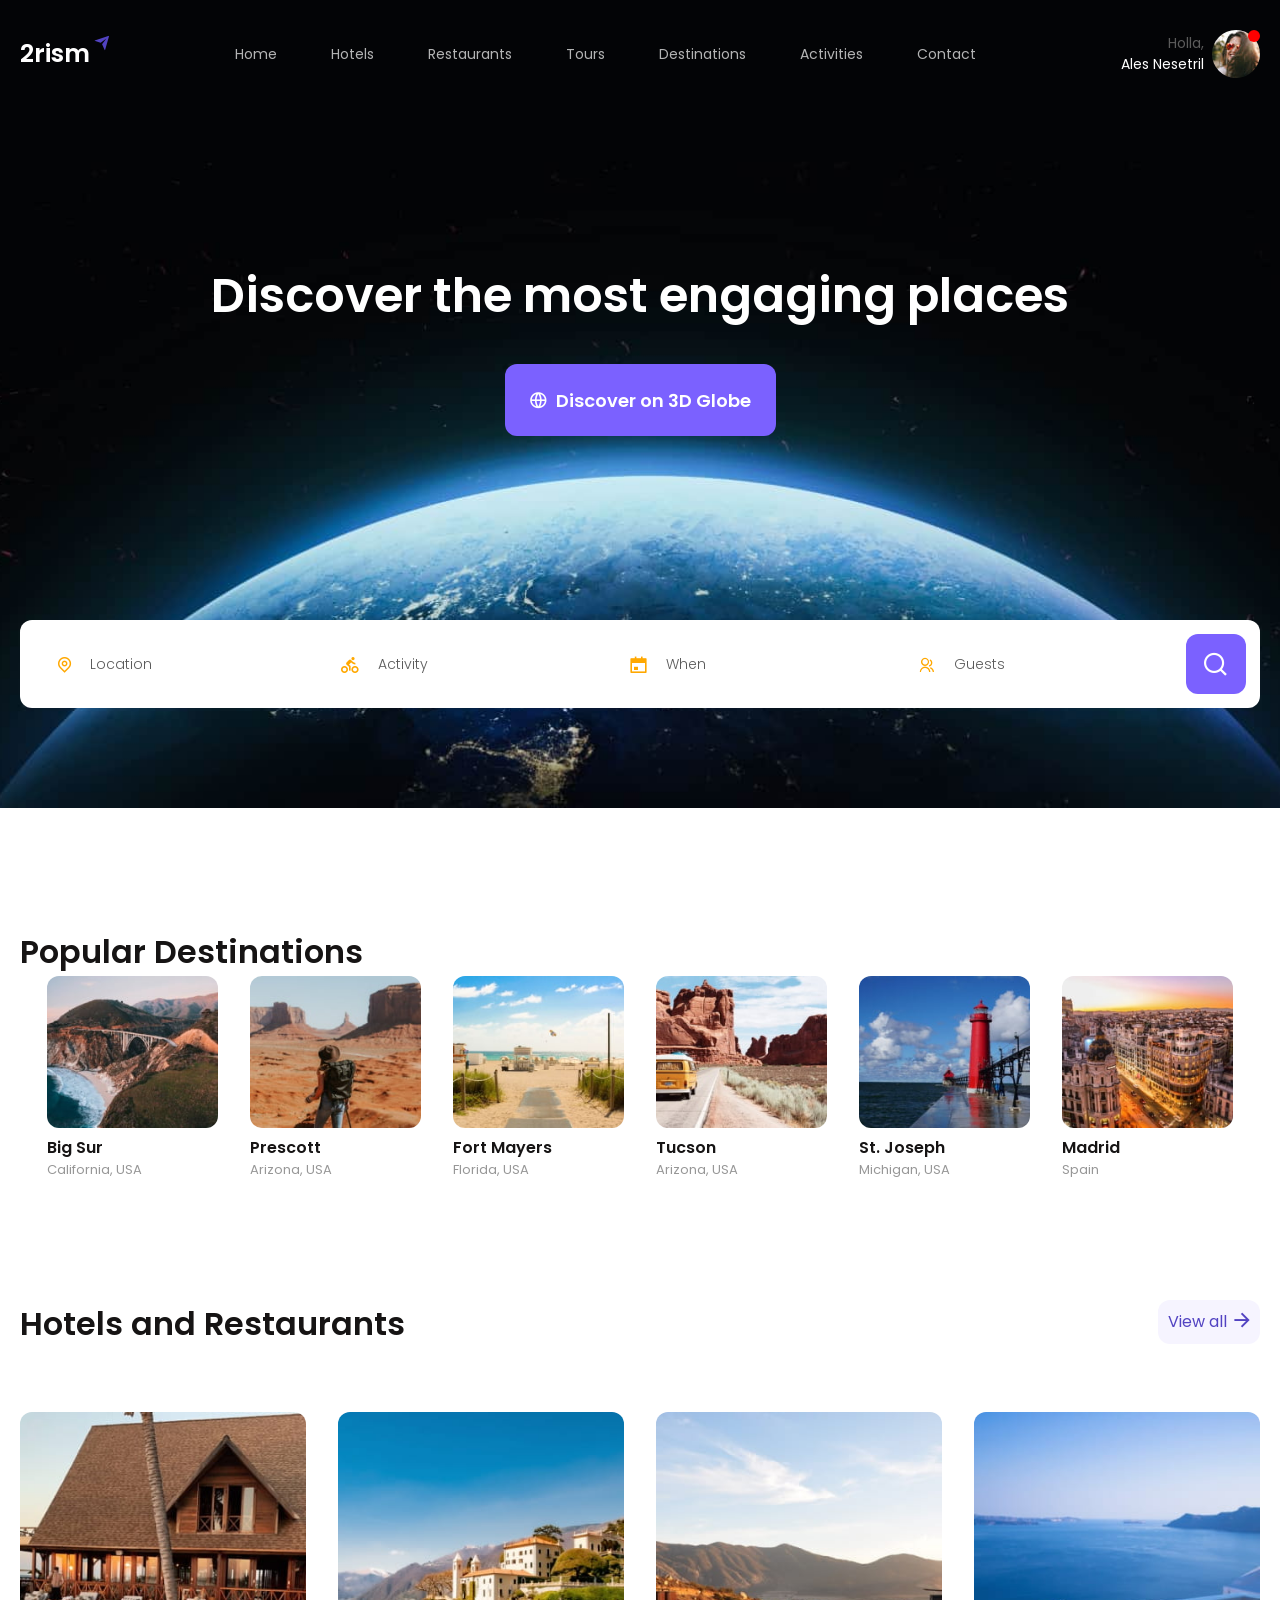
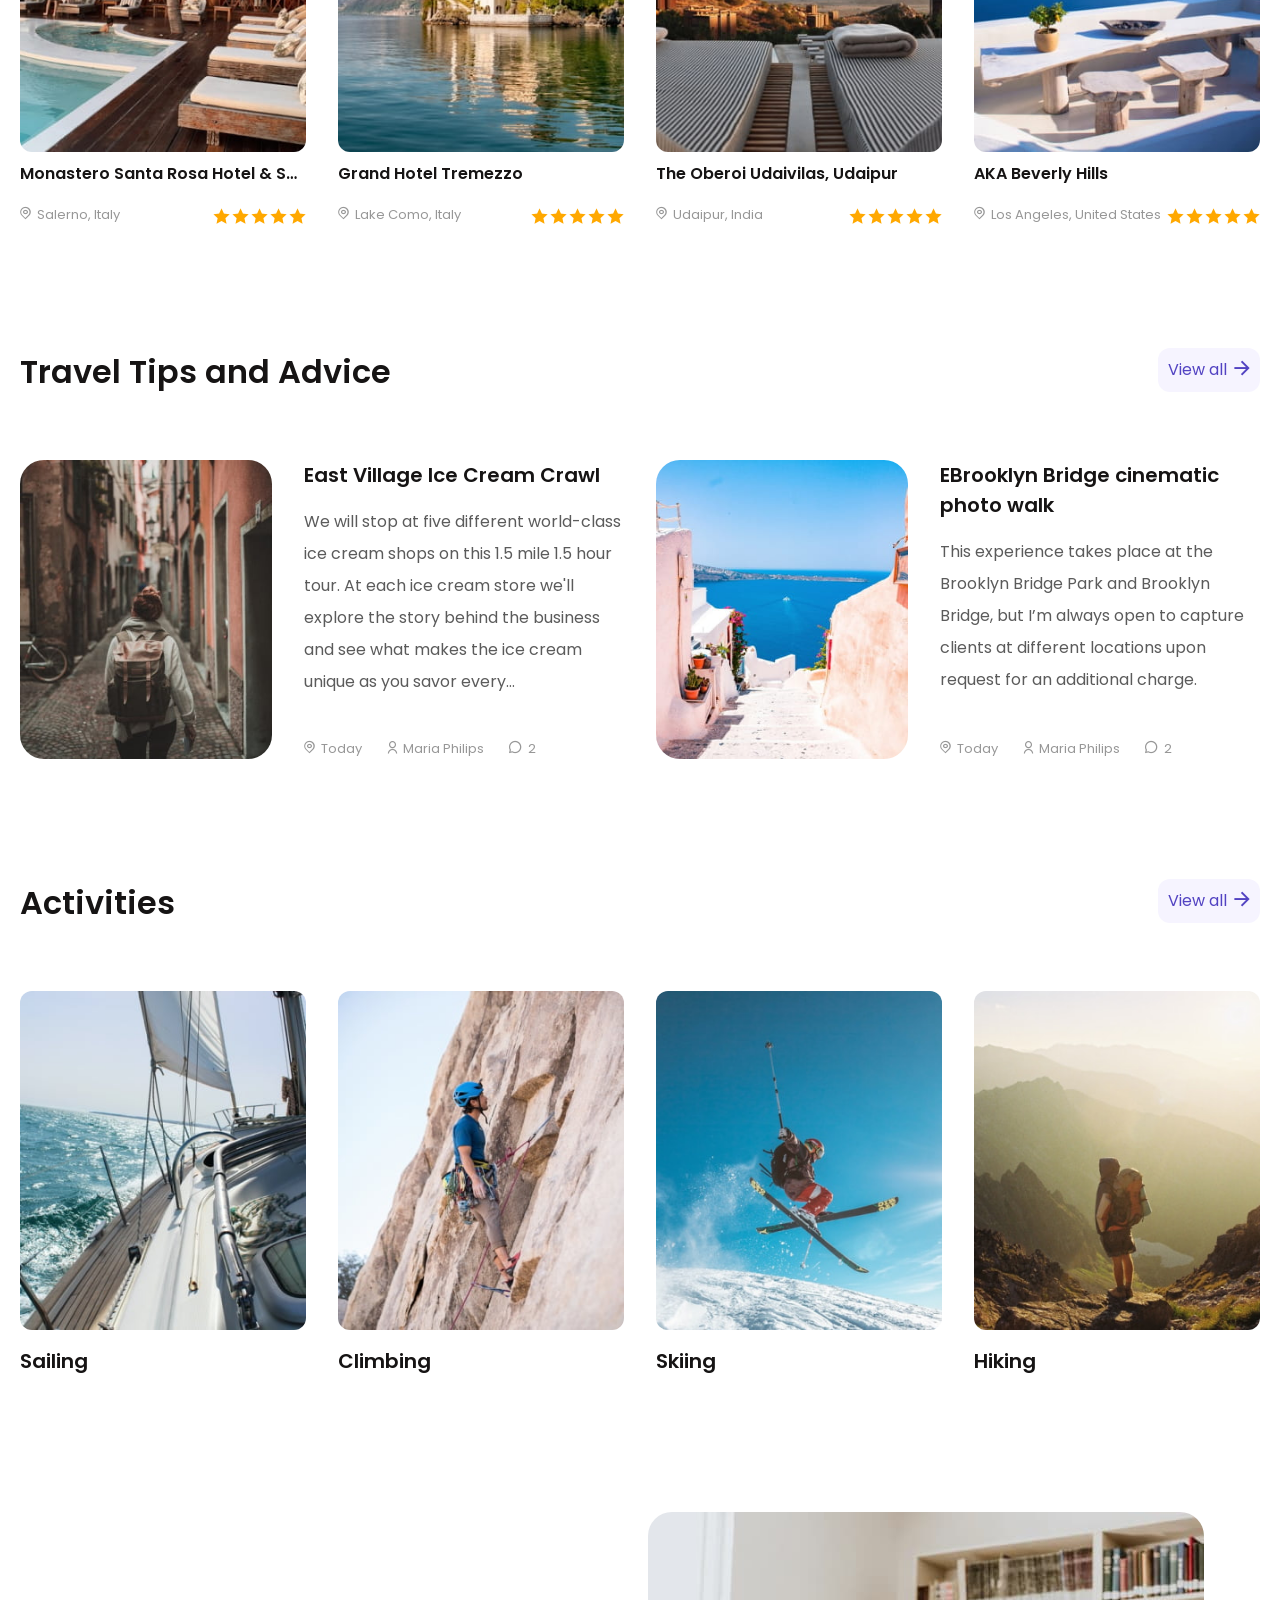
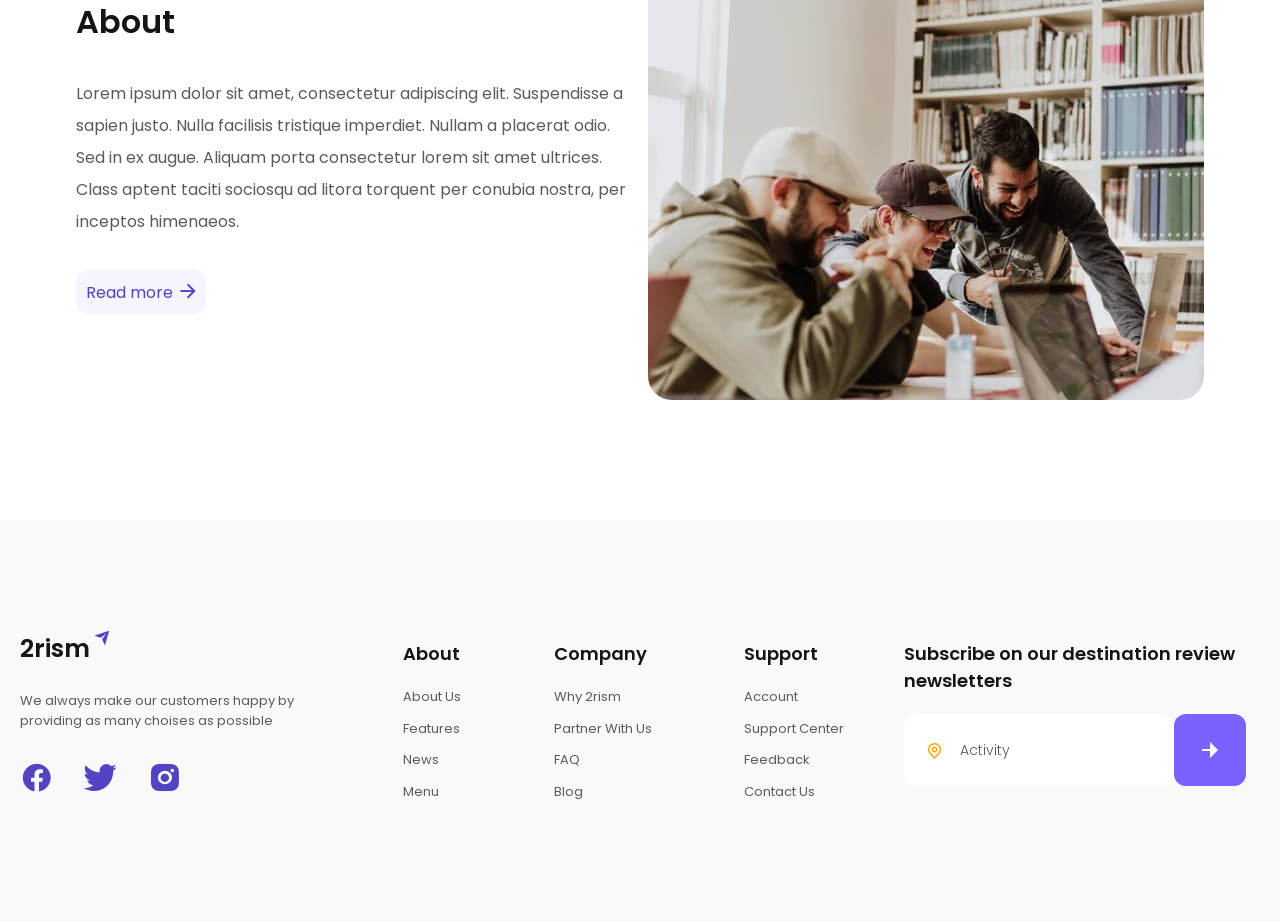
==== commit 846e9030: "v2 13.04.23" ====
--- a/index.html
+++ b/index.html
@@ -13,9 +13,9 @@
     <div class="wrapper">
         <header class="header">
             <div class="container">
-                <div class="header__wrapper">
-                    <h1 class="logo header__logo">2rism</h1>
-                    <nav class="menu header__menu">
+                <div class="row header__row">
+                    <h1 class="logo">2rism</h1>
+                    <nav class="menu">
                         <ul class="menu__list">
                             <li class="menu__item"><a href="#discover">Home</a></li>
                             <li class="menu__item"><a href="#hotels">Hotels</a></li>
@@ -26,10 +26,10 @@
                             <li class="menu__item"><a href="#footer">Contact</a></li>
                         </ul>
                     </nav>
-                    <div class="user header__user">
-                        <div class="user__data">
-                            <div class="user__hola">Holla,</div>
-                            <div class="user__name">Ales Nesetril</div>
+                    <div class="user">
+                        <div class="user__greeting">
+                            <p class="user__holla">Holla,</p>
+                            <p class="user__name">Ales Nesetril</p>
                         </div>
                         <div class="user__avatar">
                             <img src="img/user_avatar.jpg" alt="user avatar">
@@ -42,45 +42,47 @@
                 </div>
             </div>
         </header>
+
         <main class="content">
             <section class="discover" id="discover">
                 <div class="container">
-                    <h2 class="discover__title">
-                        Discover the most engaging places
-                    </h2>
-                    <button class="button discover__button">
-                        Discover on 3D Globe
-                    </button>
+                    <h2 class="title discover__title">Discover the most engaging places</h2>
+                    <button class="button discover__button">Discover on 3D Globe</button>
+
                     <form action="" class="form discover__form">
-                        <label for="" class="label location">
-                            <input type="text" class="input" placeholder=" ">
+                        <label for="location-input" class="label location">
+                            <input type="text" class="input" id="location-input" placeholder=" ">
                             <div class="placeholder">
-                                <p class="placeholder__label">Location</p>
-                                <p class="placeholder__prompt">Explore nearby destinations</p>
+                                <div class="placeholder__label">Location</div>
+                                <div class="placeholder__prompt">Explore nearby destinations</div>
                             </div>
                         </label>
-                        <label for="" class="label activity">
-                            <input type="text" class="input" placeholder=" ">
+
+                        <label for="activity-input" class="label activity">
+                            <input type="text" class="input" id="activity-input" placeholder=" ">
                             <div class="placeholder">
-                                <p class="placeholder__label">Activity</p>
-                                <p class="placeholder__prompt">All Activities</p>
+                                <div class="placeholder__label">Activity</div>
+                                <div class="placeholder__prompt">All Activities</div>
                             </div>
                         </label>
-                        <label for="" class="label when">
-                            <input type="text" class="input" placeholder=" ">
+
+                        <label for="when-input" class="label when">
+                            <input type="text" class="input" id="when-input" placeholder=" ">
                             <div class="placeholder">
-                                <p class="placeholder__label">When</p>
-                                <p class="placeholder__prompt">Choose a Date</p>
+                                <div class="placeholder__label">When</div>
+                                <div class="placeholder__prompt">Choose a Date</div>
                             </div>
                         </label>
-                        <label for="" class="label guests">
-                            <input type="text" class="input" placeholder=" ">
+
+                        <label for="guests-input" class="label guests">
+                            <input type="text" class="input" id="guests-input" placeholder=" ">
                             <div class="placeholder">
-                                <p class="placeholder__label">Guests</p>
-                                <p class="placeholder__prompt">1 guest</p>
+                                <div class="placeholder__label">Guests</div>
+                                <div class="placeholder__prompt">1 guest</div>
                             </div>
                         </label>
-                        <button class="button form__button"><span class="button__text">Search</span></button>
+
+                        <button class="button form__button"><span>Search</span></button>
                     </form>
                 </div>
             </section>
@@ -88,159 +90,132 @@
                 <div class="container">
                     <h2 class="title destinations__title">Popular Destinations</h2>
                     <div class="row destinations__row">
-                        <div class="card destintions__card">
-                            <div class="card__img"><img src="img/destinations1.jpg" alt=""></div>
+                        <div class="card destinations__card">
+                            <div class="card__img">
+                                <img src="img/destinations1.jpg" alt="">
+                            </div>
                             <h3 class="card__title">Big Sur</h3>
-                            <div class="card__location">California, USA</div>
-                        </div>
-                        <div class="card destintions__card">
-                            <div class="card__img"><img src="img/destinations2.jpg" alt=""></div>
+                            <p class="card__location">California, USA</p>
+                        </div>
+
+                        <div class="card destinations__card">
+                            <div class="card__img">
+                                <img src="img/destinations2.jpg" alt="">
+                            </div>
                             <h3 class="card__title">Prescott</h3>
-                            <div class="card__location">Arizona, USA</div>
-                        </div>
-                        <div class="card destintions__card">
-                            <div class="card__img"><img src="img/destinations3.jpg" alt=""></div>
+                            <p class="card__location">Arizona, USA</p>
+                        </div>
+
+                        <div class="card destinations__card">
+                            <div class="card__img">
+                                <img src="img/destinations3.jpg" alt="">
+                            </div>
                             <h3 class="card__title">Fort Mayers</h3>
-                            <div class="card__location">Florida, USA</div>
-                        </div>
-                        <div class="card destintions__card">
-                            <div class="card__img"><img src="img/destinations4.jpg" alt=""></div>
+                            <p class="card__location">Florida, USA</p>
+                        </div>
+
+                        <div class="card destinations__card">
+                            <div class="card__img">
+                                <img src="img/destinations4.jpg" alt="">
+                            </div>
                             <h3 class="card__title">Tucson</h3>
-                            <div class="card__location">Tucson</div>
-                        </div>
-                        <div class="card destintions__card">
-                            <div class="card__img"><img src="img/destinations5.jpg" alt=""></div>
+                            <p class="card__location">Arizona, USA</p>
+                        </div>
+
+                        <div class="card destinations__card">
+                            <div class="card__img">
+                                <img src="img/destinations5.jpg" alt="">
+                            </div>
                             <h3 class="card__title">St. Joseph</h3>
-                            <div class="card__location">Michigan, USA</div>
-                        </div>
-                        <div class="card destintions__card">
-                            <div class="card__img"><img src="img/destinations6.jpg" alt=""></div>
+                            <p class="card__location">Michigan, USA</p>
+                        </div>
+
+                        <div class="card destinations__card">
+                            <div class="card__img">
+                                <img src="img/destinations6.jpg" alt="">
+                            </div>
                             <h3 class="card__title">Madrid</h3>
-                            <div class="card__location">Spain</div>
+                            <p class="card__location">Spain</p>
                         </div>
                     </div>
                 </div>
             </section>
             <section class="hotels" id="hotels">
                 <div class="container">
-                    <div class="title-row hotels__title-row">
+                    <div class="title-row">
                         <h2 class="title hotels__title">Hotels and Restaurants</h2>
-                        <button class="button view-all">View all</button>
+                        <button class="more-button hotels__button">View all</button>
                     </div>
                     <div class="row hotels__row">
-                        <div class="card hotels__card">
-                            <div class="card__img"><img src="img/hotels1.jpg" alt=""></div>
-                            <h3 class="card__title">Monastero Santa Rosa Hotel & Spa</h3>
-                            <div class="card__info">
-                                <div class="card__location">Salerno, Italy</div>
-                                <div class="card__star-rating">
-                                    <svg class="star-rating fill">
-                                        <path
-                                            d="M8.00002 12.1733L3.29802 14.8053L4.34802 9.51992L0.391357 5.86125L5.74269 5.22659L8.00002 0.333252L10.2574 5.22659L15.6087 5.86125L11.652 9.51992L12.702 14.8053L8.00002 12.1733Z" />
-                                    </svg>
-                                    <svg class="star-rating fill">
-                                        <path
-                                            d="M8.00002 12.1733L3.29802 14.8053L4.34802 9.51992L0.391357 5.86125L5.74269 5.22659L8.00002 0.333252L10.2574 5.22659L15.6087 5.86125L11.652 9.51992L12.702 14.8053L8.00002 12.1733Z" />
-                                    </svg>
-                                    <svg class="star-rating fill">
-                                        <path
-                                            d="M8.00002 12.1733L3.29802 14.8053L4.34802 9.51992L0.391357 5.86125L5.74269 5.22659L8.00002 0.333252L10.2574 5.22659L15.6087 5.86125L11.652 9.51992L12.702 14.8053L8.00002 12.1733Z" />
-                                    </svg>
-                                    <svg class="star-rating fill">
-                                        <path
-                                            d="M8.00002 12.1733L3.29802 14.8053L4.34802 9.51992L0.391357 5.86125L5.74269 5.22659L8.00002 0.333252L10.2574 5.22659L15.6087 5.86125L11.652 9.51992L12.702 14.8053L8.00002 12.1733Z" />
-                                    </svg>
-                                    <svg class="star-rating fill">
-                                        <path
-                                            d="M8.00002 12.1733L3.29802 14.8053L4.34802 9.51992L0.391357 5.86125L5.74269 5.22659L8.00002 0.333252L10.2574 5.22659L15.6087 5.86125L11.652 9.51992L12.702 14.8053L8.00002 12.1733Z" />
-                                    </svg>
-                                </div>
-                            </div>
-                        </div>
-                        <div class="card hotels__card">
-                            <div class="card__img"><img src="img/hotels2.jpg" alt=""></div>
-                            <h3 class="card__title">Grand Hotel Tremezzo</h3>
-                            <div class="card__info">
-                                <div class="card__location">Lake Como, Italy</div>
-                                <div class="card__star-rating">
-                                    <svg class="star-rating fill">
-                                        <path
-                                            d="M8.00002 12.1733L3.29802 14.8053L4.34802 9.51992L0.391357 5.86125L5.74269 5.22659L8.00002 0.333252L10.2574 5.22659L15.6087 5.86125L11.652 9.51992L12.702 14.8053L8.00002 12.1733Z" />
-                                    </svg>
-                                    <svg class="star-rating fill">
-                                        <path
-                                            d="M8.00002 12.1733L3.29802 14.8053L4.34802 9.51992L0.391357 5.86125L5.74269 5.22659L8.00002 0.333252L10.2574 5.22659L15.6087 5.86125L11.652 9.51992L12.702 14.8053L8.00002 12.1733Z" />
-                                    </svg>
-                                    <svg class="star-rating fill">
-                                        <path
-                                            d="M8.00002 12.1733L3.29802 14.8053L4.34802 9.51992L0.391357 5.86125L5.74269 5.22659L8.00002 0.333252L10.2574 5.22659L15.6087 5.86125L11.652 9.51992L12.702 14.8053L8.00002 12.1733Z" />
-                                    </svg>
-                                    <svg class="star-rating">
-                                        <path
-                                            d="M8.00002 12.1733L3.29802 14.8053L4.34802 9.51992L0.391357 5.86125L5.74269 5.22659L8.00002 0.333252L10.2574 5.22659L15.6087 5.86125L11.652 9.51992L12.702 14.8053L8.00002 12.1733Z" />
-                                    </svg>
-                                    <svg class="star-rating">
-                                        <path
-                                            d="M8.00002 12.1733L3.29802 14.8053L4.34802 9.51992L0.391357 5.86125L5.74269 5.22659L8.00002 0.333252L10.2574 5.22659L15.6087 5.86125L11.652 9.51992L12.702 14.8053L8.00002 12.1733Z" />
-                                    </svg>
-                                </div>
-                            </div>
-                        </div>
-                        <div class="card hotels__card">
-                            <div class="card__img"><img src="img/hotels3.jpg" alt=""></div>
-                            <h3 class="card__title">The Oberoi Udaivilas, Udaipur</h3>
-                            <div class="card__info">
-                                <div class="card__location">Udaipur, India</div>
-                                <div class="card__star-rating">
-                                    <svg class="star-rating fill">
-                                        <path
-                                            d="M8.00002 12.1733L3.29802 14.8053L4.34802 9.51992L0.391357 5.86125L5.74269 5.22659L8.00002 0.333252L10.2574 5.22659L15.6087 5.86125L11.652 9.51992L12.702 14.8053L8.00002 12.1733Z" />
-                                    </svg>
-                                    <svg class="star-rating fill">
-                                        <path
-                                            d="M8.00002 12.1733L3.29802 14.8053L4.34802 9.51992L0.391357 5.86125L5.74269 5.22659L8.00002 0.333252L10.2574 5.22659L15.6087 5.86125L11.652 9.51992L12.702 14.8053L8.00002 12.1733Z" />
-                                    </svg>
-                                    <svg class="star-rating fill">
-                                        <path
-                                            d="M8.00002 12.1733L3.29802 14.8053L4.34802 9.51992L0.391357 5.86125L5.74269 5.22659L8.00002 0.333252L10.2574 5.22659L15.6087 5.86125L11.652 9.51992L12.702 14.8053L8.00002 12.1733Z" />
-                                    </svg>
-                                    <svg class="star-rating fill">
-                                        <path
-                                            d="M8.00002 12.1733L3.29802 14.8053L4.34802 9.51992L0.391357 5.86125L5.74269 5.22659L8.00002 0.333252L10.2574 5.22659L15.6087 5.86125L11.652 9.51992L12.702 14.8053L8.00002 12.1733Z" />
-                                    </svg>
-                                    <svg class="star-rating">
-                                        <path
-                                            d="M8.00002 12.1733L3.29802 14.8053L4.34802 9.51992L0.391357 5.86125L5.74269 5.22659L8.00002 0.333252L10.2574 5.22659L15.6087 5.86125L11.652 9.51992L12.702 14.8053L8.00002 12.1733Z" />
-                                    </svg>
-                                </div>
-                            </div>
-                        </div>
-                        <div class="card hotels__card">
-                            <div class="card__img"><img src="img/hotels4.jpg" alt=""></div>
-                            <h3 class="card__title">AKA Beverly Hills</h3>
-                            <div class="card__info">
-                                <div class="card__location">Los Angeles, United States</div>
-                                <div class="card__star-rating">
-                                    <svg class="star-rating fill">
-                                        <path
-                                            d="M8.00002 12.1733L3.29802 14.8053L4.34802 9.51992L0.391357 5.86125L5.74269 5.22659L8.00002 0.333252L10.2574 5.22659L15.6087 5.86125L11.652 9.51992L12.702 14.8053L8.00002 12.1733Z" />
-                                    </svg>
-                                    <svg class="star-rating fill">
-                                        <path
-                                            d="M8.00002 12.1733L3.29802 14.8053L4.34802 9.51992L0.391357 5.86125L5.74269 5.22659L8.00002 0.333252L10.2574 5.22659L15.6087 5.86125L11.652 9.51992L12.702 14.8053L8.00002 12.1733Z" />
-                                    </svg>
-                                    <svg class="star-rating fill">
-                                        <path
-                                            d="M8.00002 12.1733L3.29802 14.8053L4.34802 9.51992L0.391357 5.86125L5.74269 5.22659L8.00002 0.333252L10.2574 5.22659L15.6087 5.86125L11.652 9.51992L12.702 14.8053L8.00002 12.1733Z" />
-                                    </svg>
-                                    <svg class="star-rating">
-                                        <path
-                                            d="M8.00002 12.1733L3.29802 14.8053L4.34802 9.51992L0.391357 5.86125L5.74269 5.22659L8.00002 0.333252L10.2574 5.22659L15.6087 5.86125L11.652 9.51992L12.702 14.8053L8.00002 12.1733Z" />
-                                    </svg>
-                                    <svg class="star-rating">
-                                        <path
-                                            d="M8.00002 12.1733L3.29802 14.8053L4.34802 9.51992L0.391357 5.86125L5.74269 5.22659L8.00002 0.333252L10.2574 5.22659L15.6087 5.86125L11.652 9.51992L12.702 14.8053L8.00002 12.1733Z" />
-                                    </svg>
+                        <div class="col hotels__col">
+                            <div class="card hotels__card">
+                                <div class="card__img">
+                                    <img src="img/hotels1.jpg" alt="">
+                                </div>
+                                <h3 class="card__title">Monastero Santa Rosa Hotel & Spa</h3>
+                                <div class="card__bottom">
+                                    <p class="card__location">Salerno, Italy</p>
+                                    <div class="card__star-rating">
+                                        <div class="star fill"></div>
+                                        <div class="star fill"></div>
+                                        <div class="star fill"></div>
+                                        <div class="star fill"></div>
+                                        <div class="star fill"></div>
+                                    </div>
+                                </div>
+                            </div>
+                        </div>
+                        <div class="col hotels__col">
+                            <div class="card hotels__card">
+                                <div class="card__img">
+                                    <img src="img/hotels2.jpg" alt="">
+                                </div>
+                                <h3 class="card__title">Grand Hotel Tremezzo</h3>
+                                <div class="card__bottom">
+                                    <p class="card__location">Lake Como, Italy</p>
+                                    <div class="card__star-rating">
+                                        <div class="star fill"></div>
+                                        <div class="star fill"></div>
+                                        <div class="star fill"></div>
+                                        <div class="star fill"></div>
+                                        <div class="star fill"></div>
+                                    </div>
+                                </div>
+                            </div>
+                        </div>
+                        <div class="col hotels__col">
+                            <div class="card hotels__card">
+                                <div class="card__img">
+                                    <img src="img/hotels3.jpg" alt="">
+                                </div>
+                                <h3 class="card__title">The Oberoi Udaivilas, Udaipur</h3>
+                                <div class="card__bottom">
+                                    <p class="card__location">Udaipur, India</p>
+                                    <div class="card__star-rating">
+                                        <div class="star fill"></div>
+                                        <div class="star fill"></div>
+                                        <div class="star fill"></div>
+                                        <div class="star fill"></div>
+                                        <div class="star fill"></div>
+                                    </div>
+                                </div>
+                            </div>
+                        </div>
+                        <div class="col hotels__col">
+                            <div class="card hotels__card">
+                                <div class="card__img">
+                                    <img src="img/hotels4.jpg" alt="">
+                                </div>
+                                <h3 class="card__title">AKA Beverly Hills</h3>
+                                <div class="card__bottom">
+                                    <p class="card__location">Los Angeles, United States</p>
+                                    <div class="card__star-rating">
+                                        <div class="star fill"></div>
+                                        <div class="star fill"></div>
+                                        <div class="star fill"></div>
+                                        <div class="star fill"></div>
+                                        <div class="star fill"></div>
+                                    </div>
                                 </div>
                             </div>
                         </div>
@@ -249,40 +224,50 @@
             </section>
             <section class="travel" id="travel">
                 <div class="container">
-                    <div class="title-row travel__title-row">
-                        <h2 class="title hotels__title">Travel Tips and Advice</h2>
-                        <button class="button view-all">View all</button>
+                    <div class="title-row">
+                        <h2 class="title travel__title">Travel Tips and Advice</h2>
+                        <button class="more-button">View all</button>
                     </div>
                     <div class="row travel__row">
-                        <div class="card travel__card">
-                            <div class="card__img"><img src="img/travel1.jpg" alt=""></div>
-                            <div class="card__body">
-                                <h3 class="card__title">East Village Ice Cream Crawl</h3>
-                                <div class="card-text card__text">
-                                    We will stop at five different world-class ice cream shops on
-                                    this 1.5 mile 1.5 hour tour. At each ice cream store we'll explore the story behind
-                                    the business and see what makes the ice cream unique as you savor every…
-                                </div>
-                                <div class="card__info">
-                                    <div class="card__date">Today</div>
-                                    <div class="card__user">Maria Philips</div>
-                                    <div class="card__message">2</div>
-                                </div>
-                            </div>
-                        </div>
-                        <div class="card travel__card">
-                            <div class="card__img"><img src="img/travel2.jpg" alt=""></div>
-                            <div class="card__body">
-                                <h3 class="card__title">Brooklyn Bridge cinematic photo walk</h3>
-                                <div class="card-text card__text">
-                                    This experience takes place at the Brooklyn Bridge Park and Brooklyn Bridge, but I’m
-                                    always open to capture clients at different locations upon request for an additional
-                                    charge.
-                                </div>
-                                <div class="card__info">
-                                    <div class="card__date">Today</div>
-                                    <div class="card__user">James Calzoni</div>
-                                    <div class="card__message">17</div>
+                        <div class="col travel__col">
+                            <div class="card travel__card">
+                                <div class="card__img">
+                                    <img src="img/travel1.jpg" alt="">
+                                </div>
+                                <div class="card__body">
+                                    <h3 class="card__title">East Village Ice Cream Crawl</h3>
+                                    <p class="card__text">
+                                        We will stop at five different world-class ice cream shops on this 1.5 mile 1.5
+                                        hour tour. At each ice cream
+                                        store we'll explore the story behind the business and see what makes the ice
+                                        cream unique as you savor
+                                        every…
+                                    </p>
+                                    <div class="card__bottom">
+                                        <div class="card__date">Today</div>
+                                        <div class="card__person">Maria Philips</div>
+                                        <div class="card__messages">2</div>
+                                    </div>
+                                </div>
+                            </div>
+                        </div>
+                        <div class="col travel__col">
+                            <div class="card travel__card">
+                                <div class="card__img">
+                                    <img src="img/travel2.jpg" alt="">
+                                </div>
+                                <div class="card__body">
+                                    <h3 class="card__title">EBrooklyn Bridge cinematic photo walk</h3>
+                                    <p class="card__text">
+                                        This experience takes place at the Brooklyn Bridge Park and Brooklyn Bridge, but
+                                        I’m always open to capture clients at different locations upon request for an
+                                        additional charge.
+                                    </p>
+                                    <div class="card__bottom">
+                                        <div class="card__date">Today</div>
+                                        <div class="card__person">Maria Philips</div>
+                                        <div class="card__messages">2</div>
+                                    </div>
                                 </div>
                             </div>
                         </div>
@@ -291,26 +276,42 @@
             </section>
             <section class="activities" id="activities">
                 <div class="container">
-                    <div class="title-row travel__title-row">
-                        <h2 class="title hotels__title">Travel Tips and Advice</h2>
-                        <button class="button view-all">View all</button>
+                    <div class="title-row">
+                        <h2 class="title activities__title">Activities</h2>
+                        <button class="more-button">View all</button>
                     </div>
                     <div class="row activities__row">
-                        <div class="card activities__card">
-                            <div class="card__img"><img src="img/activities1.jpg" alt=""></div>
-                            <h3 class="card__title">Sailing</h3>
-                        </div>
-                        <div class="card activities__card">
-                            <div class="card__img"><img src="img/activities2.jpg" alt=""></div>
-                            <h3 class="card__title">Climbing</h3>
-                        </div>
-                        <div class="card activities__card">
-                            <div class="card__img"><img src="img/activities3.jpg" alt=""></div>
-                            <h3 class="card__title">Skiing</h3>
-                        </div>
-                        <div class="card activities__card">
-                            <div class="card__img"><img src="img/activities4.jpg" alt=""></div>
-                            <h3 class="card__title">Hiking</h3>
+                        <div class="col activities__col">
+                            <div class="card activities__card">
+                                <div class="card__img">
+                                    <img src="img/activities1.jpg" alt="">
+                                </div>
+                                <h3 class="card__title">Sailing</h3>
+                            </div>
+                        </div>
+                        <div class="col activities__col">
+                            <div class="card activities__card">
+                                <div class="card__img">
+                                    <img src="img/activities2.jpg" alt="">
+                                </div>
+                                <h3 class="card__title">Climbing</h3>
+                            </div>
+                        </div>
+                        <div class="col activities__col">
+                            <div class="card activities__card">
+                                <div class="card__img">
+                                    <img src="img/activities3.jpg" alt="">
+                                </div>
+                                <h3 class="card__title">Skiing</h3>
+                            </div>
+                        </div>
+                        <div class="col activities__col">
+                            <div class="card activities__card">
+                                <div class="card__img">
+                                    <img src="img/activities4.jpg" alt="">
+                                </div>
+                                <h3 class="card__title">Hiking</h3>
+                            </div>
                         </div>
                     </div>
                 </div>
@@ -319,75 +320,71 @@
                 <div class="container">
                     <div class="row about__row">
                         <div class="about__body">
-                            <h2 class="title about__title">About Us</h2>
-                            <div class="card-text about__text">
+                            <h2 class="title about__title">About</h2>
+                            <p class="about__text">
                                 Lorem ipsum dolor sit amet, consectetur adipiscing elit. Suspendisse a sapien justo.
                                 Nulla facilisis tristique imperdiet. Nullam a placerat odio. Sed in ex augue. Aliquam
                                 porta consectetur lorem sit amet ultrices. Class aptent taciti sociosqu ad litora
                                 torquent per conubia nostra, per inceptos himenaeos.
-                            </div>
-                            <button class="button view-all">Read more</button>
-                        </div>
-                        <div class="about__img">
-                            <img src="img/about.jpg" alt="">
-                        </div>
+                            </p>
+                            <button class="more-button about__button">Read more</button>
+                        </div>
+                        <div class="about__img"><img src="img/about.jpg" alt=""></div>
                     </div>
                 </div>
             </section>
         </main>
+
         <footer class="footer" id="footer">
             <div class="container">
-                <div class="footer__row">
-                    <div class="footer__col description">
+                <div class="row footer__row">
+                    <div class="description footer__description">
                         <h2 class="logo footer__logo">2rism</h2>
                         <div class="description__text">
-                            We always make our customers happy by providing as many choices as possible
-                        </div>
-                        <div class="description__socials">
-                            <a href="" class="description__social facebook"></a>
-                            <a href="" class="description__social twitter"></a>
-                            <a href="" class="description__social instagram"></a>
-                        </div>
-                    </div>
-                    <div class="footer__col">
-                        <nav class="links footer__links">
-                            <ul class="links__list">
-                                <h3 class="links__title">About</h3>
-                                <li class="links__item"><a href="">About Us</a></li>
-                                <li class="links__item"><a href="">Features</a></li>
-                                <li class="links__item"><a href="">News</a></li>
-                                <li class="links__item"><a href="">Menu</a></li>
-                            </ul>
-                            <ul class="links__list">
-                                <h3 class="links__title">Company</h3>
-                                <li class="links__item"><a href="">Why 2rism</a></li>
-                                <li class="links__item"><a href="">Partner With Us</a></li>
-                                <li class="links__item"><a href="">FAQ</a></li>
-                                <li class="links__item"><a href="">Blog</a></li>
-                            </ul>
-                            <ul class="links__list">
-                                <h3 class="links__title">Support</h3>
-                                <li class="links__item"><a href="">Account</a></li>
-                                <li class="links__item"><a href="">Support Center</a></li>
-                                <li class="links__item"><a href="">Feedback</a></li>
-                                <li class="links__item"><a href="">Contact Us</a></li>
-                            </ul>
-                        </nav>
-                    </div>
-                    <div class="footer__col subscribe">
-                        <h3 class="subscribe__title">
-                            Subscribe on our destination review newsletters
-                        </h3>
-                        <form action="" class="form subscribe__form">
-                            <label for="subscribe-form" class="label subscribe__label">
-                                <input type="email" class="input subscribe__input" id="subscribe-form" placeholder=" ">
-                                <div class="placeholder subscribe__placeholder">
-                                    <p class="placeholder__label">Your Email</p>
-                                    <p class="placeholder__prompt">johndoe@gmail.com</p>
+                            We always make our customers happy by providing as many choises as possible
+                        </div>
+                        <div class="socials description__socials">
+                            <a href="" class="social facebook"></a>
+                            <a href="" class="social twitter"></a>
+                            <a href="" class="social instagram"></a>
+                        </div>
+                    </div>
+                    <nav class="menu footer__menu">
+                        <ul class="menu__list">
+                            <h3 class="footer__title">About</h3>
+                            <li class="menu__item"><a href="">About Us</a></li>
+                            <li class="menu__item"><a href="">Features</a></li>
+                            <li class="menu__item"><a href="">News</a></li>
+                            <li class="menu__item"><a href="">Menu</a></li>
+                        </ul>
+                        <ul class="menu__list">
+                            <h3 class="footer__title">Company</h3>
+                            <li class="menu__item"><a href="">Why 2rism</a></li>
+                            <li class="menu__item"><a href="">Partner With Us</a></li>
+                            <li class="menu__item"><a href="">FAQ</a></li>
+                            <li class="menu__item"><a href="">Blog</a></li>
+                        </ul>
+                        <ul class="menu__list">
+                            <h3 class="footer__title">Support</h3>
+                            <li class="menu__item"><a href="">Account</a></li>
+                            <li class="menu__item"><a href="">Support Center</a></li>
+                            <li class="menu__item"><a href="">Feedback</a></li>
+                            <li class="menu__item"><a href="">Contact Us</a></li>
+                        </ul>
+                    </nav>
+                    <div class="subscribe footer__subscribe">
+                        <h3 class="footer__title">Subscribe on our destination review newsletters</h3>
+                        <div class="form subscribe_form">
+                            <label for="activity-input" class="label">
+                                <input type="text" class="input" id="activity-input" placeholder=" ">
+                                <div class="placeholder">
+                                    <div class="placeholder__label">Activity</div>
+                                    <div class="placeholder__prompt">All Activities</div>
                                 </div>
                             </label>
-                            <button class="button subscribe__button"></button>
-                        </form>
+                            <button class="button form__button"></button>
+                        </div>
+
                     </div>
                 </div>
             </div>
--- a/css/style.css
+++ b/css/style.css
@@ -39,6 +39,15 @@
   font-display: block;
 }
 
+@font-face {
+  font-family: 'star';
+  src: url("../fonts/star.eot?6bxrup");
+  src: url("../fonts/star.eot?6bxrup#iefix") format("embedded-opentype"), url("../fonts/star.ttf?6bxrup") format("truetype"), url("../fonts/star.woff?6bxrup") format("woff"), url("../fonts/star.svg?6bxrup#icomoon") format("svg");
+  font-weight: normal;
+  font-style: normal;
+  font-display: block;
+}
+
 * {
   margin: 0;
   padding: 0;
@@ -51,49 +60,37 @@
           box-sizing: border-box;
 }
 
-*:focus, *:active, a:focus, a:active {
-  outline: none;
-}
-
-ul, ol, li {
+ol, ul, li {
   list-style: none;
 }
 
 a {
+  display: inline-block;
   text-decoration: none;
-  font: inherit;
   color: inherit;
-}
-
-a, a:visited, a:hover {
-  text-decoration: none;
 }
 
 img {
   vertical-align: top;
 }
 
-input, button, textarea {
+input, textarea, button {
   font-family: inherit;
 }
 
-input::-ms-clear {
-  display: none;
-}
-
-body, html {
+html, body {
   height: 100%;
 }
 
 body {
-  font-family: 'Poppins', sans-serif;
-  font-size: 13px;
+  font-family: Poppins, sans-serif;
   line-height: 1.5;
   color: #5B5B5B;
 }
 
 .wrapper {
   min-height: 100%;
+  overflow: hidden;
   position: relative;
   display: -webkit-box;
   display: -ms-flexbox;
@@ -102,12 +99,6 @@
   -webkit-box-direction: normal;
       -ms-flex-direction: column;
           flex-direction: column;
-  overflow: hidden;
-}
-
-header, main, footer {
-  display: block;
-  width: 100%;
 }
 
 .content {
@@ -122,31 +113,44 @@
   margin: 0 auto;
 }
 
+.row {
+  display: -webkit-box;
+  display: -ms-flexbox;
+  display: flex;
+}
+
 .none {
   display: none;
 }
 
+@media (hover: none) {
+  *:hover {
+    pointer-events: none;
+  }
+}
+
 .logo {
-  font-size: 20px;
+  display: inline-block;
+  font-size: 25px;
   font-weight: 600;
-  display: -webkit-inline-box;
-  display: -ms-inline-flexbox;
-  display: inline-flex;
-  -webkit-box-align: center;
-      -ms-flex-align: center;
-          align-items: center;
+  line-height: 0.75;
+  color: #fff;
   position: relative;
 }
 
 .logo::after {
+  font-family: icomoon;
+  content: "\e908";
   position: absolute;
-  top: 0;
+  top: -8px;
   right: -20px;
-  font-size: 14px;
+  font-size: initial;
   font-weight: initial;
-  content: "\e908";
-  font-family: 'icomoon';
   color: #5243C2;
+}
+
+.logo_footer {
+  color: #161414;
 }
 
 .title {
@@ -155,78 +159,37 @@
   color: #161414;
 }
 
-.card-text {
-  font-size: 16px;
-  line-height: 2;
-}
-
-.label {
-  position: relative;
-  -webkit-box-flex: 1;
-      -ms-flex: 1 1 auto;
-          flex: 1 1 auto;
-}
-
-.label:hover .placeholder__prompt {
-  display: block;
-}
-
-.placeholder {
-  pointer-events: none;
-  position: absolute;
-  top: 50%;
-  left: 56px;
-  -webkit-transform: translateY(-50%);
-          transform: translateY(-50%);
-  display: -webkit-box;
-  display: -ms-flexbox;
-  display: flex;
-  -webkit-box-orient: vertical;
-  -webkit-box-direction: normal;
-      -ms-flex-direction: column;
-          flex-direction: column;
-  -webkit-box-pack: center;
-      -ms-flex-pack: center;
-          justify-content: center;
-  /* &__label:hover + &__prompt
-     display: block */
-}
-
-.placeholder__label {
-  font-size: 14px;
-  font-weight: 300px;
-  -webkit-transition: 2s;
-  transition: 2s;
-}
-
-.placeholder__prompt {
-  font-size: 16px;
+.title-row {
+  display: -webkit-box;
+  display: -ms-flexbox;
+  display: flex;
+  margin-bottom: 64px;
+  -webkit-box-pack: justify;
+      -ms-flex-pack: justify;
+          justify-content: space-between;
+}
+
+@media (max-width: 992px) {
+  .title {
+    text-align: center;
+    margin-bottom: 32px;
+  }
+  .title-row {
+    -webkit-box-orient: vertical;
+    -webkit-box-direction: normal;
+        -ms-flex-direction: column;
+            flex-direction: column;
+    -webkit-box-align: center;
+        -ms-flex-align: center;
+            align-items: center;
+  }
+}
+
+.footer__title {
+  font-size: 18px;
   font-weight: 500;
-  display: none;
-}
-
-.placeholder::before {
-  font-family: 'icomoon';
-  position: absolute;
-  font-size: 20px;
-  top: 50%;
-  left: -16px;
-  -webkit-transform: translate(-100%, -50%);
-          transform: translate(-100%, -50%);
-}
-
-.input {
-  background: #fff;
-  border-radius: 12px;
-  height: 100%;
-  width: 100%;
-  padding: 10px;
-}
-
-.input:focus + .placeholder, .input:not(:placeholder-shown) + .placeholder {
-  -webkit-transition: 2s;
-  transition: 2s;
-  display: none;
+  color: #161414;
+  margin-bottom: 20px;
 }
 
 .button {
@@ -239,41 +202,794 @@
   -webkit-box-align: center;
       -ms-flex-align: center;
           align-items: center;
+  background: #7B61FF;
+  color: #fff;
   border-radius: 12px;
-  background: #7B61FF;
   -webkit-transition: 0.5s;
   transition: 0.5s;
-  color: #fff;
+  cursor: pointer;
+}
+
+.button::before, .button::after {
+  font-family: icomoon;
+  font-size: initial;
+  font-weight: initian;
 }
 
 .button:hover {
-  background: #583ddf;
+  background: #F6F4FF;
+  color: #5243C2;
   -webkit-transition: 0.2s;
   transition: 0.2s;
 }
 
-.button::before, .button::after {
-  font-family: 'icomoon';
-  font-weight: initial;
-}
-
-.button__text {
+.more-button {
+  display: inline-block;
+  height: 44px;
+  padding: 0 10px;
+  border-radius: 12px;
+  background: #F6F4FF;
+  color: #5243C2;
+  font-size: 16px;
+  -webkit-transition: 0.5s;
+  transition: 0.5s;
+  cursor: pointer;
+}
+
+.more-button::after {
+  font-family: icomoon;
+  content: "\e901";
+  margin-left: 7px;
+}
+
+.more-button:hover {
+  background: #7B61FF;
+  color: #fff;
+  -webkit-transition: 0.2s;
+  transition: 0.2s;
+}
+
+.label {
+  display: inline-block;
+  height: 72px;
+  position: relative;
+  text-align: left;
+}
+
+.label:hover .placeholder__prompt {
+  display: block;
+}
+
+.input {
+  height: 100%;
+  width: 100%;
+  background: #fff;
+  border-radius: 12px;
+  padding: 20px;
+  font-size: 16px;
+}
+
+.input:focus + .placeholder, .input:not(:placeholder-shown) + .placeholder {
+  display: none;
+}
+
+.placeholder {
+  position: absolute;
+  top: 50%;
+  left: 56px;
+  -webkit-transform: translateY(-50%);
+          transform: translateY(-50%);
+  pointer-events: none;
+}
+
+.placeholder::before {
+  font-family: icomoon;
+  color: #FFA800;
+  content: "\e907";
+  position: absolute;
+  left: -19px;
+  top: 50%;
+  -webkit-transform: translate(-100%, -50%);
+          transform: translate(-100%, -50%);
+}
+
+.placeholder__label {
+  font-size: 14px;
+  font-weight: 300;
+}
+
+.placeholder__prompt {
   display: none;
   font-size: 16px;
-}
-
-.title-row {
+  font-weight: 500;
+  color: #161414;
+  white-space: nowrap;
+  overflow: hidden;
+  text-overflow: ellipsis;
+}
+
+.hotels .card {
+  min-width: 260px;
+  max-width: 320px;
+  padding-bottom: 66px;
+  position: relative;
+  overflow: hidden;
+}
+
+.hotels .card__img {
+  width: 100%;
+  margin-bottom: 10px;
+  border-radius: 12px;
+  overflow: hidden;
+}
+
+.hotels .card__img img {
+  width: 100%;
+}
+
+.hotels .card__title {
+  max-width: 100%;
+  font-size: 16px;
+  font-weight: 500;
+  color: #161414;
+  white-space: nowrap;
+  overflow: hidden;
+  text-overflow: ellipsis;
+  position: absolute;
+}
+
+.hotels .card__bottom {
+  position: absolute;
+  left: 0;
+  bottom: 0;
+  width: 100%;
   display: -webkit-box;
   display: -ms-flexbox;
   display: flex;
   -webkit-box-pack: justify;
       -ms-flex-pack: justify;
           justify-content: space-between;
-  margin-bottom: 64px;
-}
-
-@media (max-width: 649px) {
-  .title-row {
+}
+
+.hotels .card__location {
+  font-size: 13px;
+  color: #979797;
+  white-space: nowrap;
+  overflow: hidden;
+  text-overflow: ellipsis;
+}
+
+.hotels .card__location::before {
+  font-family: icomoon;
+  content: "\e907";
+  margin-right: 6px;
+}
+
+.hotels .card__star-rating {
+  display: -webkit-box;
+  display: -ms-flexbox;
+  display: flex;
+  -webkit-box-pack: end;
+      -ms-flex-pack: end;
+          justify-content: end;
+  -webkit-box-align: center;
+      -ms-flex-align: center;
+          align-items: center;
+  margin: 0 -1px;
+}
+
+.star {
+  padding: 0 1px;
+  font-family: star;
+  color: #FFA800;
+  display: -webkit-box;
+  display: -ms-flexbox;
+  display: flex;
+  -webkit-box-pack: center;
+      -ms-flex-pack: center;
+          justify-content: center;
+  -webkit-box-align: center;
+      -ms-flex-align: center;
+          align-items: center;
+}
+
+.star::before {
+  content: "\e900";
+}
+
+.star.fill::before {
+  content: "\e901";
+}
+
+.destinations .card {
+  min-width: 180px;
+  max-width: 203px;
+}
+
+.destinations .card__img {
+  width: 100%;
+  border-radius: 12px;
+  overflow: hidden;
+  margin-bottom: 8px;
+}
+
+.destinations .card__img img {
+  width: 100%;
+}
+
+.destinations .card__title {
+  font-size: 16px;
+  font-weight: 500;
+  color: #161414;
+}
+
+.destinations .card__location {
+  font-size: 13px;
+  color: #979797;
+}
+
+.travel .card {
+  min-width: 260px;
+  max-width: 672px;
+  display: -webkit-box;
+  display: -ms-flexbox;
+  display: flex;
+}
+
+.travel .card__img {
+  -ms-flex-item-align: start;
+      -ms-grid-row-align: start;
+      align-self: start;
+  min-width: 240px;
+  max-width: 320px;
+  border-radius: 24px;
+  overflow: hidden;
+  margin-right: 32px;
+}
+
+.travel .card__img img {
+  width: 100%;
+}
+
+.travel .card__body {
+  min-width: 240px;
+  max-width: 320px;
+  padding-bottom: 32px;
+  position: relative;
+}
+
+.travel .card__title {
+  font-size: 20px;
+  font-weight: 600;
+  margin-bottom: 16px;
+  color: #161414;
+}
+
+.travel .card__text {
+  font-size: 16px;
+  line-height: 2;
+  color: #5B5B5B;
+}
+
+.travel .card__bottom {
+  position: absolute;
+  left: 0;
+  bottom: 0;
+  width: 100%;
+  display: -webkit-box;
+  display: -ms-flexbox;
+  display: flex;
+  -webkit-box-pack: start;
+      -ms-flex-pack: start;
+          justify-content: start;
+  font-size: 13px;
+  color: #979797;
+}
+
+.travel .card__bottom > *:not(:last-child) {
+  margin-right: 25px;
+}
+
+.travel .card__date::before {
+  font-family: icomoon;
+  content: "\e907";
+  margin-right: 6px;
+}
+
+.travel .card__person::before {
+  font-family: icomoon;
+  content: "\e90b";
+  margin-right: 6px;
+}
+
+.travel .card__messages::before {
+  font-family: icomoon;
+  content: "\e90a";
+  margin-right: 6px;
+}
+
+.activities .card {
+  min-width: 200px;
+  max-width: 320px;
+}
+
+.activities .card__img {
+  width: 100%;
+  border-radius: 12px;
+  overflow: hidden;
+  margin-bottom: 16px;
+}
+
+.activities .card__img img {
+  width: 100%;
+}
+
+.activities .card__title {
+  font-size: 20px;
+  font-weight: 600;
+  margin-bottom: 16px;
+  color: #161414;
+}
+
+.header {
+  width: 100%;
+  font-size: 14px;
+  position: absolute;
+  top: 30px;
+}
+
+.header__row {
+  -webkit-box-pack: justify;
+      -ms-flex-pack: justify;
+          justify-content: space-between;
+  -webkit-box-align: center;
+      -ms-flex-align: center;
+          align-items: center;
+}
+
+.header .menu__list {
+  display: -webkit-box;
+  display: -ms-flexbox;
+  display: flex;
+  -webkit-box-pack: center;
+      -ms-flex-pack: center;
+          justify-content: center;
+  margin: -27px;
+}
+
+.header .menu__item {
+  padding: 27px;
+}
+
+.header .menu__item a {
+  color: #ffffffb3;
+  -webkit-transition: 0.5s;
+  transition: 0.5s;
+}
+
+.header .menu__item a:hover {
+  color: #fff;
+  -webkit-transition: 0.2s;
+  transition: 0.2s;
+}
+
+@media (max-width: 1200px) {
+  .header .menu__list {
+    margin: -15px;
+  }
+  .header .menu__item {
+    padding: 15px;
+  }
+}
+
+@media (max-width: 992px) {
+  .header .menu__list {
+    -ms-flex-wrap: wrap;
+        flex-wrap: wrap;
+    margin: -5px;
+  }
+  .header .menu__item {
+    -webkit-box-flex: 1;
+        -ms-flex: 1 1 25%;
+            flex: 1 1 25%;
+    padding: 5px;
+    text-align: center;
+  }
+}
+
+@media (max-width: 768px) {
+  .header .menu {
+    position: fixed;
+    z-index: 5;
+    top: 0;
+    right: -60vw;
+    background: #000;
+    -webkit-transition: 0.2s;
+    transition: 0.2s;
+  }
+  .header .menu.active {
+    right: 0;
+  }
+  .header .menu__list {
+    margin: 0;
+    -webkit-box-orient: vertical;
+    -webkit-box-direction: normal;
+        -ms-flex-direction: column;
+            flex-direction: column;
+    height: 100vh;
+    width: 60vw;
+  }
+  .header .menu__item {
+    -webkit-box-flex: 0;
+        -ms-flex: 0;
+            flex: 0;
+    padding: 0;
+    font-size: 16px;
+  }
+  .header .menu__item:not(:last-child) {
+    margin-bottom: 30px;
+  }
+  .header .menu__item a {
+    color: #fff;
+  }
+}
+
+.user {
+  display: -webkit-box;
+  display: -ms-flexbox;
+  display: flex;
+  -webkit-box-align: center;
+      -ms-flex-align: center;
+          align-items: center;
+  white-space: nowrap;
+  position: relative;
+}
+
+.user__greeting {
+  display: -webkit-box;
+  display: -ms-flexbox;
+  display: flex;
+  -webkit-box-orient: vertical;
+  -webkit-box-direction: normal;
+      -ms-flex-direction: column;
+          flex-direction: column;
+  -webkit-box-align: end;
+      -ms-flex-align: end;
+          align-items: end;
+  margin-right: 8px;
+}
+
+.user__hola {
+  color: #ffffff80;
+}
+
+.user__name {
+  color: #fff;
+}
+
+.user__avatar {
+  min-width: 40px;
+  min-height: 40px;
+  max-width: 48px;
+  max-height: 48px;
+  border-radius: 50%;
+  overflow: hidden;
+}
+
+.user__avatar img {
+  width: 100%;
+}
+
+.user__online {
+  width: 12px;
+  height: 12px;
+  border-radius: 50%;
+  background: #FF0000;
+  position: absolute;
+  top: 0;
+  right: 0;
+}
+
+@media (max-width: 768px) {
+  .user {
+    margin-right: 40px;
+  }
+}
+
+.burger {
+  width: 40px;
+  height: 40px;
+  -webkit-box-align: center;
+      -ms-flex-align: center;
+          align-items: center;
+  display: none;
+  position: fixed;
+  right: 10px;
+  z-index: 6;
+}
+
+.burger__line {
+  position: relative;
+}
+
+.burger__line, .burger__line::before, .burger__line::after {
+  width: 100%;
+  height: 4px;
+  border-radius: 4px;
+  background: #fff;
+  -webkit-box-shadow: #000 0.5px 0.5px 0.5px;
+          box-shadow: #000 0.5px 0.5px 0.5px;
+}
+
+.burger__line::before, .burger__line::after {
+  content: "";
+  position: absolute;
+  -webkit-transition: 0.2s;
+  transition: 0.2s;
+}
+
+.burger__line::before {
+  top: -10px;
+}
+
+.burger__line::after {
+  bottom: -10px;
+}
+
+.burger.active .burger__line {
+  height: 0;
+}
+
+.burger.active .burger__line::before {
+  top: 0;
+  -webkit-transform: translateY(-50%) rotate(45deg);
+          transform: translateY(-50%) rotate(45deg);
+}
+
+.burger.active .burger__line::after {
+  bottom: 0;
+  -webkit-transform: translateY(50%) rotate(-45deg);
+          transform: translateY(50%) rotate(-45deg);
+}
+
+.burger.active .burger__line, .burger.active .burger__line::before, .burger.active .burger__line::after {
+  -webkit-box-shadow: none;
+          box-shadow: none;
+}
+
+@media (max-width: 768px) {
+  .burger {
+    display: -webkit-box;
+    display: -ms-flexbox;
+    display: flex;
+  }
+}
+
+.discover {
+  padding: 260px 0 100px;
+  background: url("../img/discover_bg.jpg") center center/cover no-repeat;
+  text-align: center;
+}
+
+.discover__title {
+  font-size: 48px;
+  font-weight: 600;
+  color: #fff;
+  margin-bottom: 32px;
+}
+
+.discover__button {
+  height: 72px;
+  padding: 0 25px;
+  margin-bottom: 184px;
+  font-size: 18px;
+  font-weight: 600;
+}
+
+.discover__button::before {
+  content: "\e904";
+  font-weight: initial;
+  margin-right: 10px;
+}
+
+.discover .form {
+  padding: 8px 14px;
+  display: -webkit-box;
+  display: -ms-flexbox;
+  display: flex;
+  -webkit-box-align: center;
+      -ms-flex-align: center;
+          align-items: center;
+  background: #fff;
+  border-radius: 12px;
+}
+
+.discover .form__button {
+  height: 60px;
+  width: 60px;
+  -ms-flex-negative: 0;
+      flex-shrink: 0;
+}
+
+.discover .form__button::after {
+  content: "\e90c";
+  font-size: 24px;
+}
+
+.discover .form__button span {
+  display: none;
+  font-size: 18px;
+  font-weight: 600;
+}
+
+.discover .label {
+  -webkit-box-flex: 1;
+      -ms-flex: 1 1 auto;
+          flex: 1 1 auto;
+}
+
+.discover .location .placeholder::before {
+  content: "\e907";
+}
+
+.discover .activity .placeholder::before {
+  content: "\e900";
+}
+
+.discover .when .placeholder::before {
+  content: "\e90e";
+}
+
+.discover .guests .placeholder::before {
+  content: "\e905";
+}
+
+@media (max-width: 992px) {
+  .discover {
+    padding: 160px 0 100px;
+  }
+  .discover__title {
+    font-size: 34px;
+  }
+  .discover__button {
+    margin-bottom: 100px;
+  }
+  .discover .form {
+    -ms-flex-wrap: wrap;
+        flex-wrap: wrap;
+    -webkit-box-pack: center;
+        -ms-flex-pack: center;
+            justify-content: center;
+  }
+  .discover .form__button {
+    width: auto;
+    padding: 0 20px;
+  }
+  .discover .form span {
+    display: block;
+    margin-right: 10px;
+  }
+  .discover .label {
+    -webkit-box-flex: 1;
+        -ms-flex: 1 1 50%;
+            flex: 1 1 50%;
+  }
+}
+
+@media (max-width: 576px) {
+  .discover {
+    padding: 120px 0 80px;
+  }
+  .discover__button {
+    margin-bottom: 80px;
+  }
+  .discover .label {
+    -webkit-box-flex: 1;
+        -ms-flex: 1 1 100%;
+            flex: 1 1 100%;
+  }
+}
+
+.destinations {
+  padding-top: 120px;
+}
+
+.destinations__row {
+  -webkit-box-pack: center;
+      -ms-flex-pack: center;
+          justify-content: center;
+  margin: -16px;
+}
+
+.destinations__card {
+  padding: 16px;
+}
+
+@media (max-width: 992px) {
+  .destinations__row {
+    -ms-flex-wrap: wrap;
+        flex-wrap: wrap;
+  }
+}
+
+@media (max-width: 768px) {
+  .destinations {
+    padding-top: 60px;
+  }
+}
+
+.hotels {
+  padding-top: 120px;
+}
+
+.hotels__row {
+  margin: -16px;
+  -webkit-box-pack: center;
+      -ms-flex-pack: center;
+          justify-content: center;
+}
+
+.hotels__col {
+  padding: 16px;
+}
+
+.hotels__card {
+  height: 100%;
+  margin: 0 auto;
+}
+
+@media (max-width: 1200px) {
+  .hotels__row {
+    -ms-flex-wrap: wrap;
+        flex-wrap: wrap;
+  }
+}
+
+@media (max-width: 768px) {
+  .hotels {
+    padding-top: 60px;
+  }
+}
+
+.travel {
+  padding-top: 120px;
+}
+
+.travel__row {
+  margin: -16px;
+  -webkit-box-pack: center;
+      -ms-flex-pack: center;
+          justify-content: center;
+}
+
+.travel__col {
+  padding: 16px;
+}
+
+.travel__card {
+  height: 100%;
+}
+
+@media (max-width: 1200px) {
+  .travel__row {
+    -ms-flex-wrap: wrap;
+        flex-wrap: wrap;
+  }
+}
+
+@media (max-width: 768px) {
+  .travel {
+    padding-top: 60px;
+  }
+}
+
+@media (max-width: 576px) {
+  .travel__row {
+    -webkit-box-align: center;
+        -ms-flex-align: center;
+            align-items: center;
+  }
+  .travel__card {
     -webkit-box-orient: vertical;
     -webkit-box-direction: normal;
         -ms-flex-direction: column;
@@ -281,765 +997,47 @@
     -webkit-box-align: center;
         -ms-flex-align: center;
             align-items: center;
-    text-align: center;
-  }
-}
-
-.view-all {
-  width: 105px;
-  height: 44px;
-  background: #F6F4FF;
-  color: #5243C2;
-}
-
-.view-all::after {
-  content: "\e901";
-  margin-left: 7px;
-}
-
-.view-all:hover {
-  background: #7B61FF;
-  color: #fff;
-}
-
-.star-rating {
-  width: 16px;
-  height: 15px;
-  fill: none;
-  stroke: #FFA800;
-  stroke-width: 1.3px;
-}
-
-.star-rating.fill path {
-  width: 100%;
-  height: 100%;
-  fill: #FFA800;
-}
-
-.header {
-  font-size: 14px;
-  position: absolute;
-  top: 31px;
-}
-
-.header__wrapper {
-  display: -webkit-box;
-  display: -ms-flexbox;
-  display: flex;
-  -webkit-box-pack: justify;
-      -ms-flex-pack: justify;
-          justify-content: space-between;
-  -webkit-box-align: center;
-      -ms-flex-align: center;
-          align-items: center;
-}
-
-.header__logo {
-  color: #fff;
-}
-
-.menu__list {
-  display: -webkit-box;
-  display: -ms-flexbox;
-  display: flex;
+  }
+  .travel .card__img {
+    margin-right: 0;
+    margin: 0 auto;
+    margin-bottom: 16px;
+  }
+}
+
+.activities {
+  padding-top: 120px;
+}
+
+.activities__row {
+  margin: -16px;
   -webkit-box-pack: center;
       -ms-flex-pack: center;
           justify-content: center;
-  -ms-flex-wrap: wrap;
-      flex-wrap: wrap;
-  gap: 10px 54px;
-}
-
-.menu__item a {
-  color: #ffffffb3;
-  -webkit-transition: 0.2s;
-  transition: 0.2s;
-}
-
-.menu__item a:hover {
-  color: #fff;
-  -webkit-transition: 0.5s;
-  transition: 0.5s;
-}
-
-.user {
-  display: -webkit-box;
-  display: -ms-flexbox;
-  display: flex;
-  -webkit-box-align: center;
-      -ms-flex-align: center;
-          align-items: center;
-  position: relative;
-}
-
-.user__data {
-  margin-right: 8px;
-}
-
-.user__hola {
-  color: #ffffffb3;
-}
-
-.user__name {
-  font-weight: 600;
-  color: #fff;
-}
-
-.user__avatar {
-  width: 48px;
-  height: 48px;
-  min-width: 48px;
-  min-height: 48px;
-  border-radius: 50%;
-  overflow: hidden;
-}
-
-.user__avatar img {
-  width: 100%;
-}
-
-.user__online {
-  width: 12px;
-  height: 12px;
-  background-color: #FF0000;
-  border-radius: 50%;
-  position: absolute;
-  top: 0;
-  right: 0;
-}
-
-.burger {
-  display: none;
-  width: 35px;
-  height: 35px;
-  -webkit-box-align: center;
-      -ms-flex-align: center;
-          align-items: center;
-  position: fixed;
-  right: 10px;
-}
-
-.burger__line, .burger::before, .burger::after {
-  width: 100%;
-  height: 4px;
-  border-radius: 4px;
-  background-color: #fff;
-  -webkit-box-shadow: #000 1px 1px 1px;
-          box-shadow: #000 1px 1px 1px;
-}
-
-.burger::before, .burger::after {
-  content: "";
-  position: absolute;
-  -webkit-transition: 0.2s;
-  transition: 0.2s;
-}
-
-.burger::before {
-  top: 6px;
-}
-
-.burger::after {
-  bottom: 6px;
-}
-
-.burger.active__line, .burger.active::before, .burger.active::after {
-  -webkit-box-shadow: none;
-          box-shadow: none;
-}
-
-.burger.active .burger__line {
-  display: none;
-}
-
-.burger.active::before {
-  top: initial;
-  -webkit-transform: rotate(45deg);
-          transform: rotate(45deg);
-}
-
-.burger.active:after {
-  bottom: initial;
-  -webkit-transform: rotate(-45deg);
-          transform: rotate(-45deg);
-}
-
-@media (max-width: 480px) {
-  .header__wrapper {
-    -webkit-box-pack: end;
-        -ms-flex-pack: end;
-            justify-content: end;
-    gap: 10px;
-  }
-  .header__logo {
-    width: 70px;
-    position: absolute;
-    left: 10px;
-  }
-  .burger {
-    display: -webkit-box;
-    display: -ms-flexbox;
-    display: flex;
-    z-index: 2;
-  }
-  .menu {
-    background: #000000da;
-    position: fixed;
-    top: 0;
-    right: -100vw;
-    -webkit-transition: 0.2s;
-    transition: 0.2s;
-    z-index: 1;
-  }
-  .menu.active {
-    right: 0;
-  }
-  .menu__list {
-    -webkit-box-orient: vertical;
-    -webkit-box-direction: normal;
-        -ms-flex-direction: column;
-            flex-direction: column;
-    -webkit-box-pack: center;
-        -ms-flex-pack: center;
-            justify-content: center;
-    -webkit-box-align: center;
-        -ms-flex-align: center;
-            align-items: center;
-    gap: 40px;
-    width: 60vw;
-    height: 100vh;
-  }
-  .menu__item a {
-    font-size: 16px;
-    color: #fff;
-  }
-  .user {
-    margin-right: 30px;
-  }
-}
-
-.discover {
-  padding: 262px 0 100px;
-  text-align: center;
-  background: url(../img/discover_bg.jpg) center center/cover no-repeat;
-}
-
-.discover__title {
-  font-size: 48px;
-  font-weight: 600;
-  color: #fff;
-  margin-bottom: 32px;
-}
-
-.discover__button {
-  width: 273px;
-  height: 72px;
-  font-size: 18px;
-  font-weight: 600;
-  color: #fff;
-  margin-bottom: 184px;
-}
-
-.discover__button::before {
-  content: "\e904";
-  margin-right: 10px;
-}
-
-.discover .form {
-  max-width: 1140px;
-  padding: 8px;
-  border-radius: 12px;
-  margin: 0 auto;
-  display: -webkit-box;
-  display: -ms-flexbox;
-  display: flex;
-  background: #fff;
-  text-align: left;
-}
-
-.discover .form__button {
-  width: 60px;
-  height: 60px;
-}
-
-.discover .form__button::after {
-  content: "\e90c";
-  font-size: 20px;
-}
-
-.discover .label {
-  white-space: nowrap;
-}
-
-.location {
-  -ms-flex-preferred-size: 300px;
-      flex-basis: 300px;
-}
-
-.location .placeholder::before {
-  content: "\e904";
-  color: #FFA800;
-}
-
-.activity .placeholder::before {
-  content: "\e900";
-  color: #FFA800;
-}
-
-.when .placeholder::before {
-  content: "\e90e";
-  color: #FFA800;
-}
-
-.guests .placeholder::before {
-  content: "\e905";
-  color: #FFA800;
-}
-
-@media (max-width: 480px) {
-  .discover {
-    padding: 150px 0 100px;
-  }
-  .discover__title {
-    font-size: 34px;
-    font-weight: 600;
-    color: #fff;
-    margin-bottom: 26px;
-  }
-  .discover__button {
-    margin-bottom: 60px;
-  }
-  .discover .form {
-    background: #00000083;
-    -webkit-box-orient: vertical;
-    -webkit-box-direction: normal;
-        -ms-flex-direction: column;
-            flex-direction: column;
-    -webkit-box-pack: center;
-        -ms-flex-pack: center;
-            justify-content: center;
-    -webkit-box-align: stretch;
-        -ms-flex-align: stretch;
-            align-items: stretch;
-  }
-  .discover .label {
-    -webkit-box-flex: 1;
-        -ms-flex: 1 1 auto;
-            flex: 1 1 auto;
-    height: 70px;
-    margin-bottom: 20px;
-  }
-  .discover .button {
-    width: auto;
-    -ms-flex-item-align: center;
-        -ms-grid-row-align: center;
-        align-self: center;
-    padding: 0 10px;
-  }
-  .discover .button__text {
-    display: block;
-    margin-right: 5px;
-  }
-}
-
-.destinations {
-  padding: 120px 0 60px;
-}
-
-@media (max-width: 480px) {
-  .destinations {
-    padding: 60px 0;
-  }
-}
-
-.destinations__title {
-  margin-bottom: 64px;
-}
-
-.destinations__row {
-  display: -webkit-box;
-  display: -ms-flexbox;
-  display: flex;
-  -webkit-box-pack: center;
-      -ms-flex-pack: center;
-          justify-content: center;
-  -ms-flex-wrap: no-wrap;
-      flex-wrap: no-wrap;
-  gap: 32px;
-}
-
-@media (max-width: 940px) {
-  .destinations__row {
-    -ms-flex-wrap: wrap;
-        flex-wrap: wrap;
-  }
-}
-
-.destinations .card__img {
-  max-width: 203px;
-  border-radius: 12px;
-  overflow: hidden;
-  margin-bottom: 8px;
-}
-
-.destinations .card__img img {
-  width: 100%;
-}
-
-.destinations .card__title {
-  font-size: 16px;
-  font-weight: 500;
-  color: #161414;
-}
-
-.destinations .card__location {
-  color: #979797;
-}
-
-/* @media ( max-width: 940px )
- .destinations
- &__row
- flex-wrap: wrap */
-.hotels {
-  padding: 60px 0;
-}
-
-.hotels__row {
-  display: -webkit-box;
-  display: -ms-flexbox;
-  display: flex;
-  -webkit-box-pack: center;
-      -ms-flex-pack: center;
-          justify-content: center;
-  gap: 32px;
-}
-
-@media (max-width: 940px) {
-  .hotels__row {
-    -ms-flex-wrap: wrap;
-        flex-wrap: wrap;
-  }
-}
-
-.hotels .card__img {
-  max-width: 320px;
-  border-radius: 12px;
-  overflow: hidden;
-  margin-bottom: 10px;
-}
-
-.hotels .card__img img {
-  width: 100%;
-}
-
-.hotels .card__title {
-  font-size: 16px;
-  font-weight: 500;
-  margin-bottom: 12px;
-  color: #161414;
-}
-
-.hotels .card__info {
-  display: -webkit-box;
-  display: -ms-flexbox;
-  display: flex;
-  -webkit-box-pack: justify;
-      -ms-flex-pack: justify;
-          justify-content: space-between;
-}
-
-.hotels .card__location {
-  color: #979797;
-}
-
-.hotels .card__location::before {
-  font-family: icomoon;
-  content: "\e907";
-  margin-right: 6px;
-}
-
-.hotels .card__star-rating {
-  display: -webkit-box;
-  display: -ms-flexbox;
-  display: flex;
-  gap: 2px;
-}
-
-.travel {
-  padding: 60px 0;
-}
-
-.travel__row {
-  display: -webkit-box;
-  display: -ms-flexbox;
-  display: flex;
-  -webkit-box-pack: center;
-      -ms-flex-pack: center;
-          justify-content: center;
-  gap: 32px;
-}
-
-@media (max-width: 1120px) {
-  .travel__title-row {
-    -webkit-box-pack: center;
-        -ms-flex-pack: center;
-            justify-content: center;
-    gap: 32px;
-  }
-  .travel__row {
-    -ms-flex-wrap: wrap;
-        flex-wrap: wrap;
-  }
-}
-
-.travel .card {
-  max-width: 672px;
-  display: -webkit-box;
-  display: -ms-flexbox;
-  display: flex;
-  gap: 32px;
-}
-
-.travel .card__img {
-  max-width: 320px;
-  max-height: 380px;
-  border-radius: 24px;
-  overflow: hidden;
-  -ms-flex-item-align: start;
-      -ms-grid-row-align: start;
-      align-self: start;
-}
-
-.travel .card__img img {
-  width: 100%;
-}
-
-.travel .card__body {
-  display: -webkit-box;
-  display: -ms-flexbox;
-  display: flex;
-  -webkit-box-orient: vertical;
-  -webkit-box-direction: normal;
-      -ms-flex-direction: column;
-          flex-direction: column;
-}
-
-.travel .card__title {
-  font-size: 20px;
-  font-weight: 600;
-  color: #161414;
-  margin-bottom: 16px;
-}
-
-.travel .card__text {
-  margin-bottom: auto;
-  max-width: 400px;
-  max-height: 300px;
-  overflow: auto;
-}
-
-.travel .card__info {
-  display: -webkit-box;
-  display: -ms-flexbox;
-  display: flex;
-  gap: 26px;
-  font-size: 12px;
-  color: #878787;
-}
-
-.travel .card__date::before, .travel .card__user::before, .travel .card__message::before {
-  font-family: icomoon;
-  margin-right: 6px;
-}
-
-.travel .card__date::before {
-  content: "\e90e";
-}
-
-.travel .card__user::before {
-  content: "\e90b";
-}
-
-.travel .card__message::before {
-  content: "\e90a";
-}
-
-@media (max-width: 640px) {
-  .travel .card {
-    -webkit-box-orient: vertical;
-    -webkit-box-direction: normal;
-        -ms-flex-direction: column;
-            flex-direction: column;
-    -webkit-box-pack: center;
-        -ms-flex-pack: center;
-            justify-content: center;
-    -webkit-box-align: center;
-        -ms-flex-align: center;
-            align-items: center;
-  }
-}
-
-.travel .card__img {
-  -ms-flex-item-align: initial;
-      -ms-grid-row-align: initial;
-      align-self: initial;
-}
-
-.activities {
-  padding: 60px 0;
-}
-
-.activities__row {
-  display: -webkit-box;
-  display: -ms-flexbox;
-  display: flex;
-  -webkit-box-pack: center;
-      -ms-flex-pack: center;
-          justify-content: center;
-  -ms-flex-wrap: nowrap;
-      flex-wrap: nowrap;
-  gap: 32px;
-}
-
-@media (max-width: 940px) {
+}
+
+.activities__col {
+  padding: 16px;
+}
+
+@media (max-width: 992px) {
   .activities__row {
     -ms-flex-wrap: wrap;
         flex-wrap: wrap;
   }
 }
 
-.activities .card__img {
-  max-width: 320px;
-  border-radius: 12px;
-  margin-bottom: 16px;
-  overflow: hidden;
-}
-
-.activities .card__img img {
-  width: 100%;
-}
-
-.activities .card__title {
-  font-size: 16px;
-  font-weight: 500;
-  color: #161414;
+@media (max-width: 768px) {
+  .activities {
+    padding-top: 60px;
+  }
 }
 
 .about {
-  padding: 60px 0 120px;
+  padding: 120px 0 120px;
 }
 
 .about__row {
-  display: -webkit-box;
-  display: -ms-flexbox;
-  display: flex;
-  -webkit-box-pack: center;
-      -ms-flex-pack: center;
-          justify-content: center;
-  -webkit-box-align: start;
-      -ms-flex-align: start;
-          align-items: start;
-  gap: 32px;
-}
-
-.about__body {
-  -webkit-box-flex: 1;
-      -ms-flex: 1 1 556px;
-          flex: 1 1 556px;
-  max-width: 556px;
-  display: -webkit-box;
-  display: -ms-flexbox;
-  display: flex;
-  -webkit-box-orient: vertical;
-  -webkit-box-direction: normal;
-      -ms-flex-direction: column;
-          flex-direction: column;
-  gap: 32px;
-}
-
-.about__img {
-  -webkit-box-flex: 1;
-      -ms-flex: 1 1 556px;
-          flex: 1 1 556px;
-  max-width: 556px;
-  border-radius: 24px;
-  overflow: hidden;
-}
-
-.about__img img {
-  width: 100%;
-}
-
-@media (max-width: 900px) {
-  .about__row {
-    -ms-flex-wrap: wrap;
-        flex-wrap: wrap;
-  }
-  .about__body {
-    -webkit-box-align: center;
-        -ms-flex-align: center;
-            align-items: center;
-  }
-}
-
-.footer {
-  background: #F9F9F9;
-  padding: 120px 0;
-}
-
-.footer__row {
-  display: -webkit-box;
-  display: -ms-flexbox;
-  display: flex;
-  -webkit-box-pack: justify;
-      -ms-flex-pack: justify;
-          justify-content: space-between;
-  gap: 20px 30px;
-}
-
-.footer__logo {
-  margin-bottom: 16px;
-  color: #161414;
-}
-
-.links {
-  display: -webkit-box;
-  display: -ms-flexbox;
-  display: flex;
-  gap: 20px 64px;
-}
-
-.links__title {
-  font-size: 18px;
-  font-weight: 500;
-  margin-bottom: 20px;
-}
-
-.links__item:not(:last-child) {
-  margin-bottom: 12px;
-}
-
-.description {
-  max-width: 355px;
-}
-
-.description__text {
-  margin-bottom: 32px;
-}
-
-.description__socials {
-  display: -webkit-box;
-  display: -ms-flexbox;
-  display: flex;
-  gap: 32px;
-}
-
-.description__social {
-  width: 32px;
-  height: 32px;
-  display: -webkit-box;
-  display: -ms-flexbox;
-  display: flex;
   -webkit-box-pack: center;
       -ms-flex-pack: center;
           justify-content: center;
@@ -1048,74 +1046,220 @@
           align-items: center;
 }
 
-.description__social::before {
-  font-size: 27px;
-  line-height: 1;
-  font-family: 'icomoon';
+.about__body {
+  min-width: 260px;
+  max-width: 556px;
+  margin-right: 16px;
+}
+
+.about__title {
+  margin-bottom: 32px;
+}
+
+.about__text {
+  margin-bottom: 32px;
+  font-size: 16px;
+  line-height: 2;
+}
+
+.about__img {
+  min-width: 260px;
+  max-width: 556px;
+  border-radius: 24px;
+  overflow: hidden;
+}
+
+.about__img img {
+  width: 100%;
+}
+
+@media (max-width: 992px) {
+  .about__row {
+    -webkit-box-orient: vertical;
+    -webkit-box-direction: normal;
+        -ms-flex-direction: column;
+            flex-direction: column;
+  }
+  .about__body {
+    margin: 0;
+    margin-bottom: 32px;
+  }
+}
+
+@media (max-width: 992px) {
+  .about {
+    padding: 60px 0 60px;
+  }
+}
+
+.footer {
+  padding: 120px 0 120px;
+  background: #F9F9F9;
+}
+
+.footer__row {
+  -webkit-box-pack: justify;
+      -ms-flex-pack: justify;
+          justify-content: space-between;
+  margin: -16px;
+}
+
+.footer__row > * {
+  padding: 16px;
+}
+
+.footer__logo {
+  color: #161414;
+  margin-bottom: 32px;
+}
+
+.footer .description {
+  -webkit-box-flex: 1;
+      -ms-flex: 1 1 355px;
+          flex: 1 1 355px;
+  max-width: 355px;
+}
+
+.footer .description__text {
+  font-size: 13px;
+  margin-bottom: 32px;
+}
+
+.footer .socials {
+  display: -webkit-box;
+  display: -ms-flexbox;
+  display: flex;
+}
+
+.footer .social {
+  width: 32px;
+  height: 32px;
+  font-family: icomoon;
   color: #5243C2;
-}
-
-.description__social:hover::before {
-  color: #583ddf;
-}
-
-.facebook::before {
+  font-size: 28px;
+  display: -webkit-box;
+  display: -ms-flexbox;
+  display: flex;
+  -webkit-box-pack: center;
+      -ms-flex-pack: center;
+          justify-content: center;
+  -webkit-box-align: center;
+      -ms-flex-align: center;
+          align-items: center;
+}
+
+.footer .social:not(:last-child) {
+  margin-right: 32px;
+}
+
+.footer .facebook::before {
   content: "\e903";
 }
 
-.twitter::before {
+.footer .twitter::before {
   content: "\e90d";
 }
 
-.instagram::before {
+.footer .instagram::before {
   content: "\e906";
 }
 
-.subscribe {
+.footer .menu {
+  -webkit-box-flex: 1;
+      -ms-flex: 1 1 505px;
+          flex: 1 1 505px;
+  max-width: 505px;
+  display: -webkit-box;
+  display: -ms-flexbox;
+  display: flex;
+  -webkit-box-pack: justify;
+      -ms-flex-pack: justify;
+          justify-content: space-between;
+  margin: -16px;
+}
+
+.footer .menu__list {
+  padding: 16px;
+}
+
+.footer .menu__item {
+  white-space: nowrap;
+  font-size: 13px;
+}
+
+.footer .menu__item:not(:last-child) {
+  margin-bottom: 12px;
+}
+
+.footer .subscribe {
+  -webkit-box-flex: 1;
+      -ms-flex: 1 1 388px;
+          flex: 1 1 388px;
   max-width: 388px;
 }
 
-.subscribe__title {
-  font-size: 18px;
-  font-weight: 500;
-  margin-bottom: 20px;
-}
-
-.subscribe__form {
-  display: -webkit-box;
-  display: -ms-flexbox;
-  display: flex;
-}
-
-.subscribe__label {
-  -webkit-box-flex: 1;
-      -ms-flex: 1 1 auto;
-          flex: 1 1 auto;
-  display: block;
-  margin-right: 16px;
-}
-
-.subscribe__button {
+.footer .form {
+  display: -webkit-box;
+  display: -ms-flexbox;
+  display: flex;
+}
+
+.footer .form__button {
   width: 72px;
   height: 72px;
-}
-
-.subscribe__button::before {
-  font-family: 'icomoon';
+  -ms-flex-negative: 0;
+      flex-shrink: 0;
+}
+
+.footer .form__button::before {
   content: "\e902";
-  color: #fff;
-}
-
-.subscribe__placeholder::before {
-  content: "\e909";
-  color: #ffa800;
-}
-
-@media (max-width: 480px) {
+}
+
+.footer .label {
+  display: block;
+}
+
+@media (max-width: 992px) {
+  .footer__row {
+    -webkit-box-pack: center;
+        -ms-flex-pack: center;
+            justify-content: center;
+    -ms-flex-wrap: wrap;
+        flex-wrap: wrap;
+  }
+  .footer__description, .footer__menu {
+    -webkit-box-flex: 1;
+        -ms-flex: 1 1 50%;
+            flex: 1 1 50%;
+  }
+  .footer__menu {
+    -webkit-box-ordinal-group: 3;
+        -ms-flex-order: 2;
+            order: 2;
+  }
+}
+
+@media (max-width: 768px) {
   .footer {
-    padding: 40px 0;
-  }
-  .footer__row {
+    padding: 60px 0 60px;
+  }
+  .footer__description {
+    text-align: center;
+  }
+  .footer .socials {
+    -webkit-box-pack: center;
+        -ms-flex-pack: center;
+            justify-content: center;
+  }
+  .footer__menu {
+    -webkit-box-ordinal-group: initial;
+        -ms-flex-order: initial;
+            order: initial;
+  }
+}
+
+@media (max-width: 576px) {
+  .footer__menu {
     -webkit-box-orient: vertical;
     -webkit-box-direction: normal;
         -ms-flex-direction: column;
@@ -1124,26 +1268,5 @@
         -ms-flex-align: center;
             align-items: center;
   }
-  .description {
-    text-align: center;
-  }
-  .description__socials {
-    -webkit-box-pack: center;
-        -ms-flex-pack: center;
-            justify-content: center;
-  }
-  .links {
-    -webkit-box-orient: vertical;
-    -webkit-box-direction: normal;
-        -ms-flex-direction: column;
-            flex-direction: column;
-  }
-  .links__title {
-    font-size: 20px;
-    margin-bottom: 16px;
-  }
-  .links a {
-    font-size: 16px;
-  }
 }
 /*# sourceMappingURL=style.css.map */
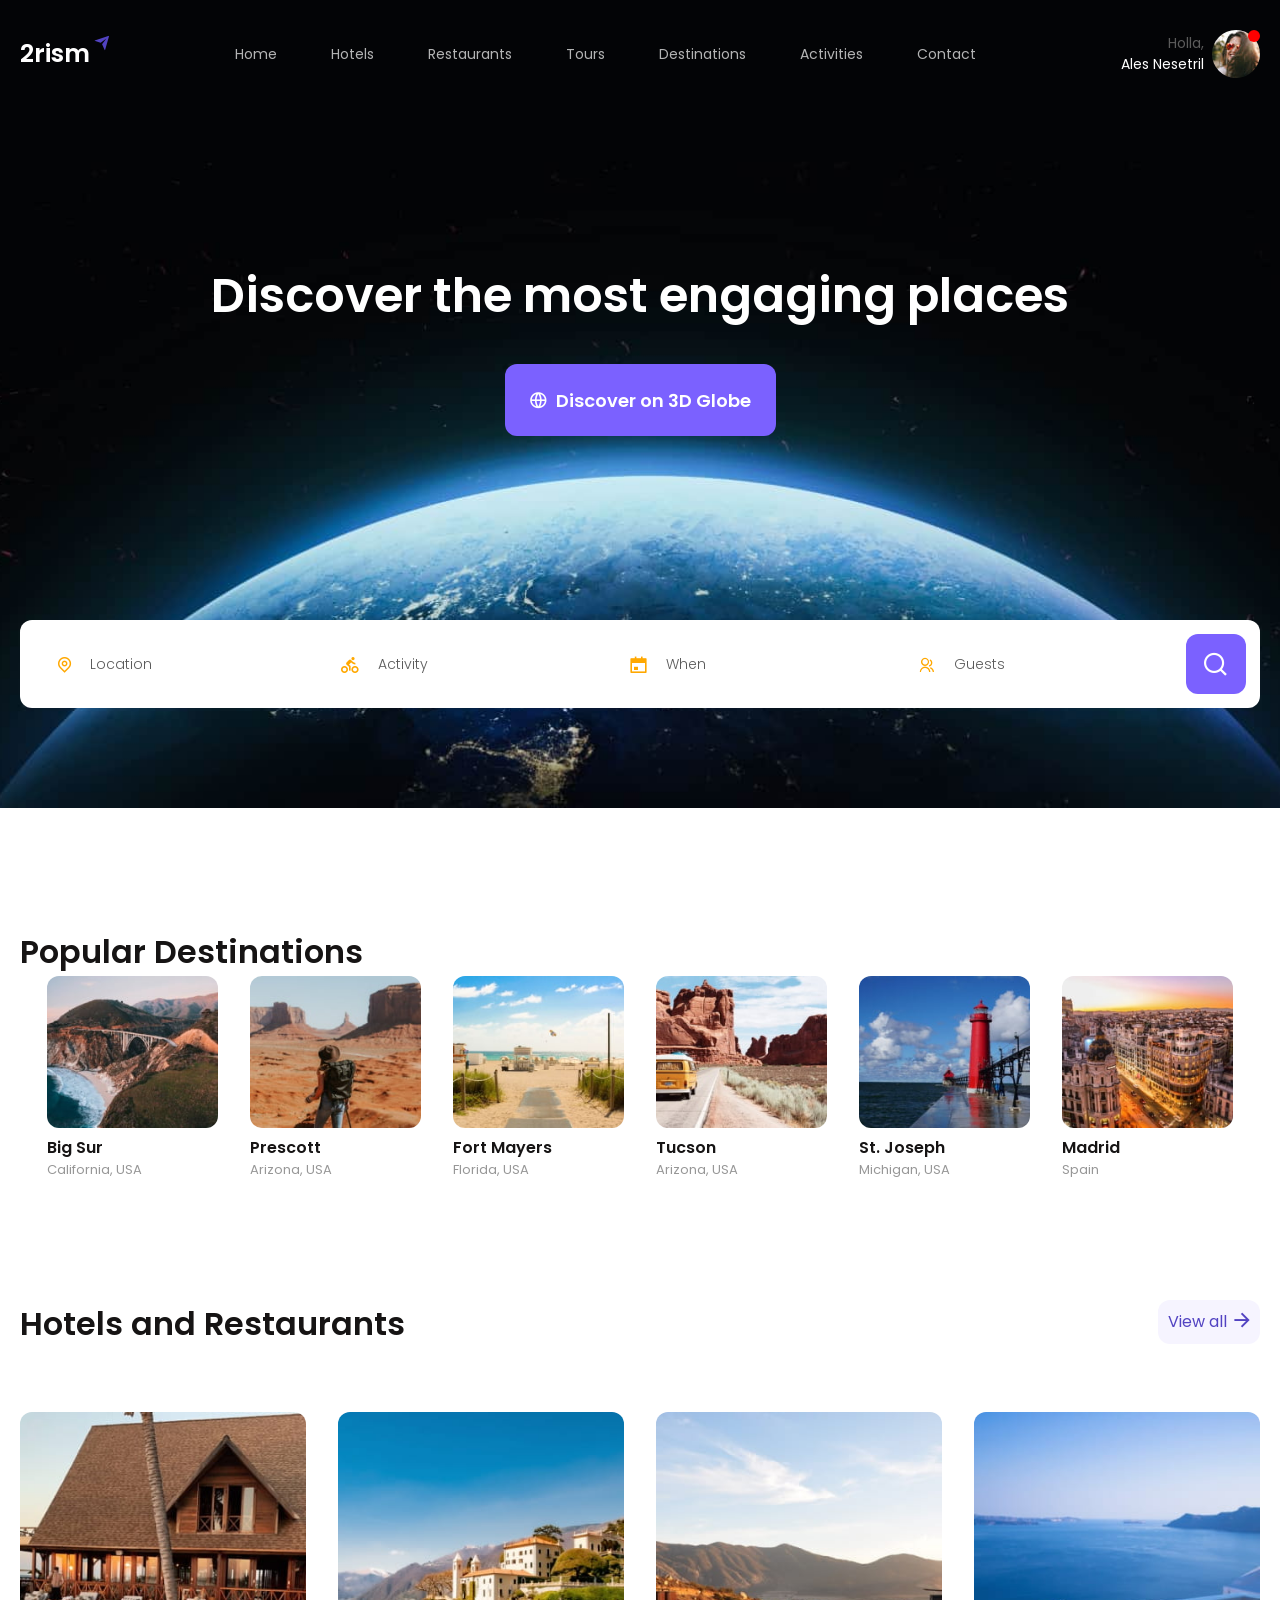
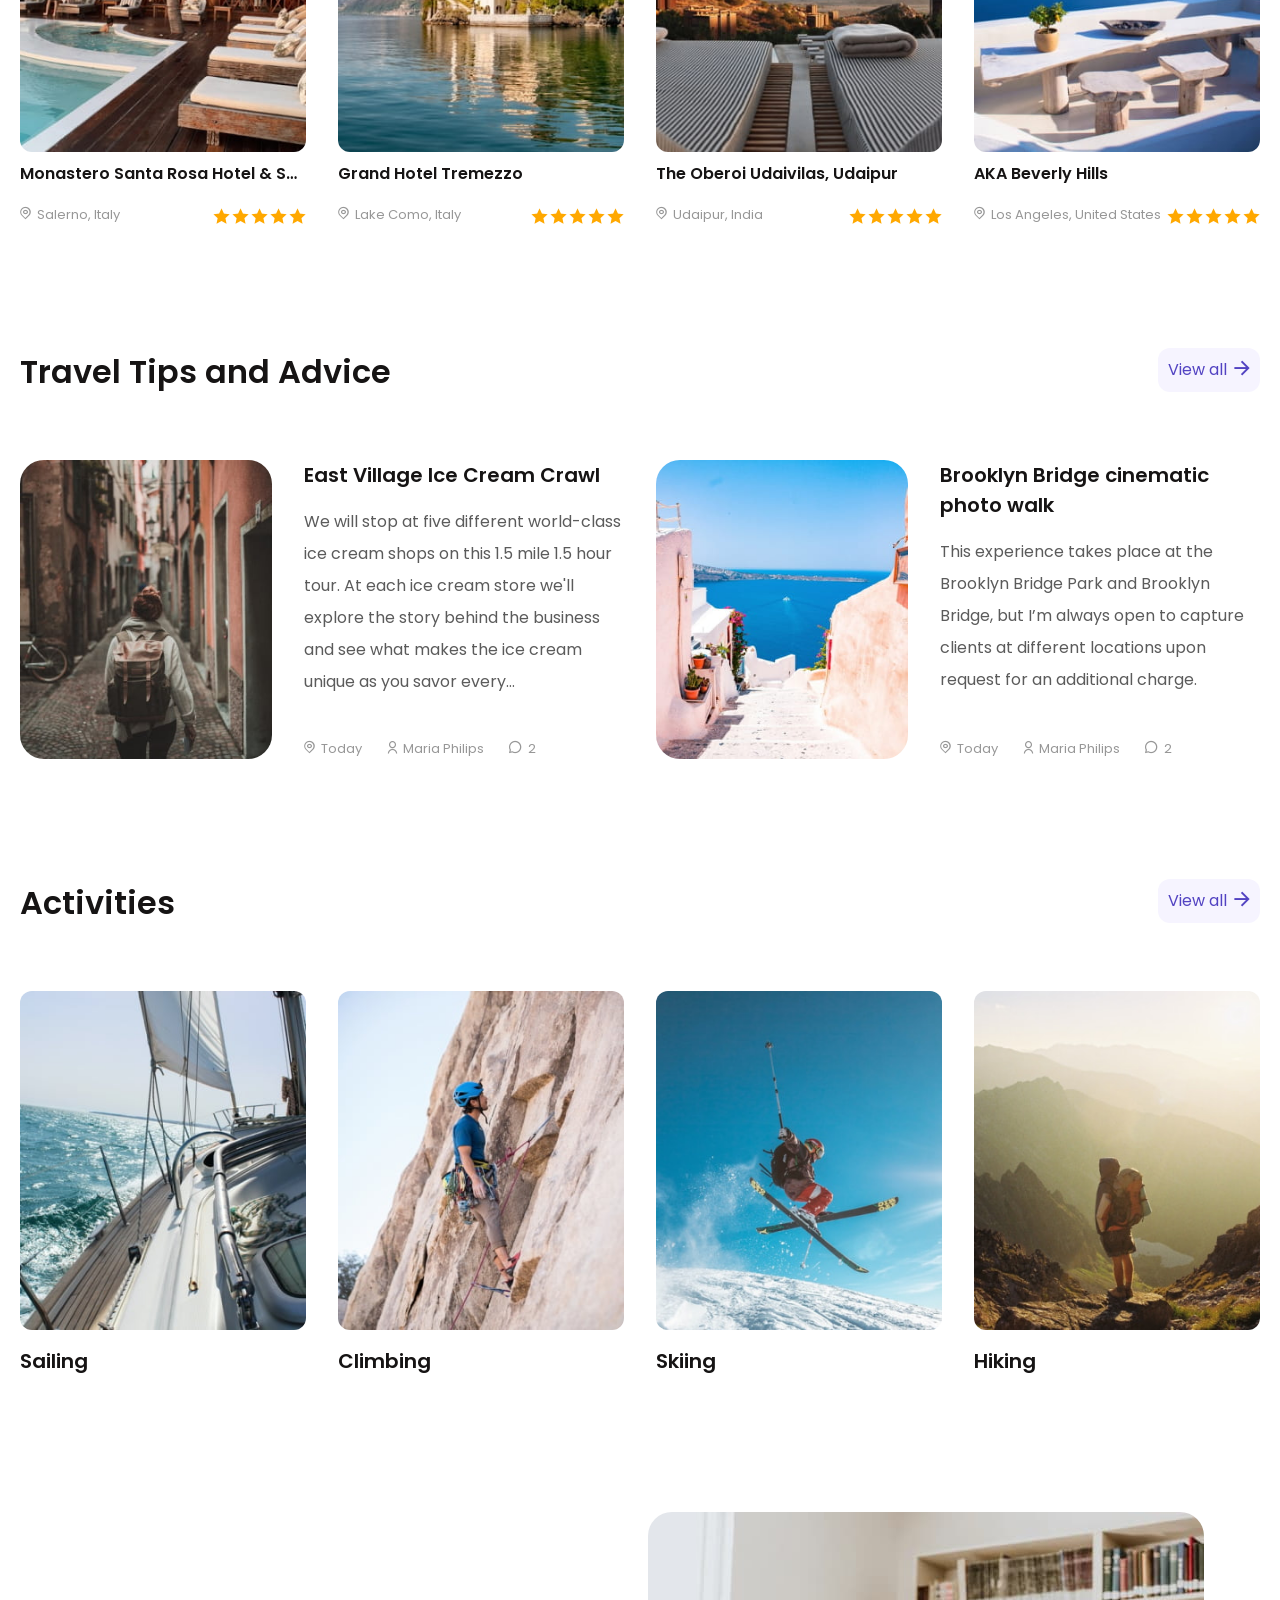
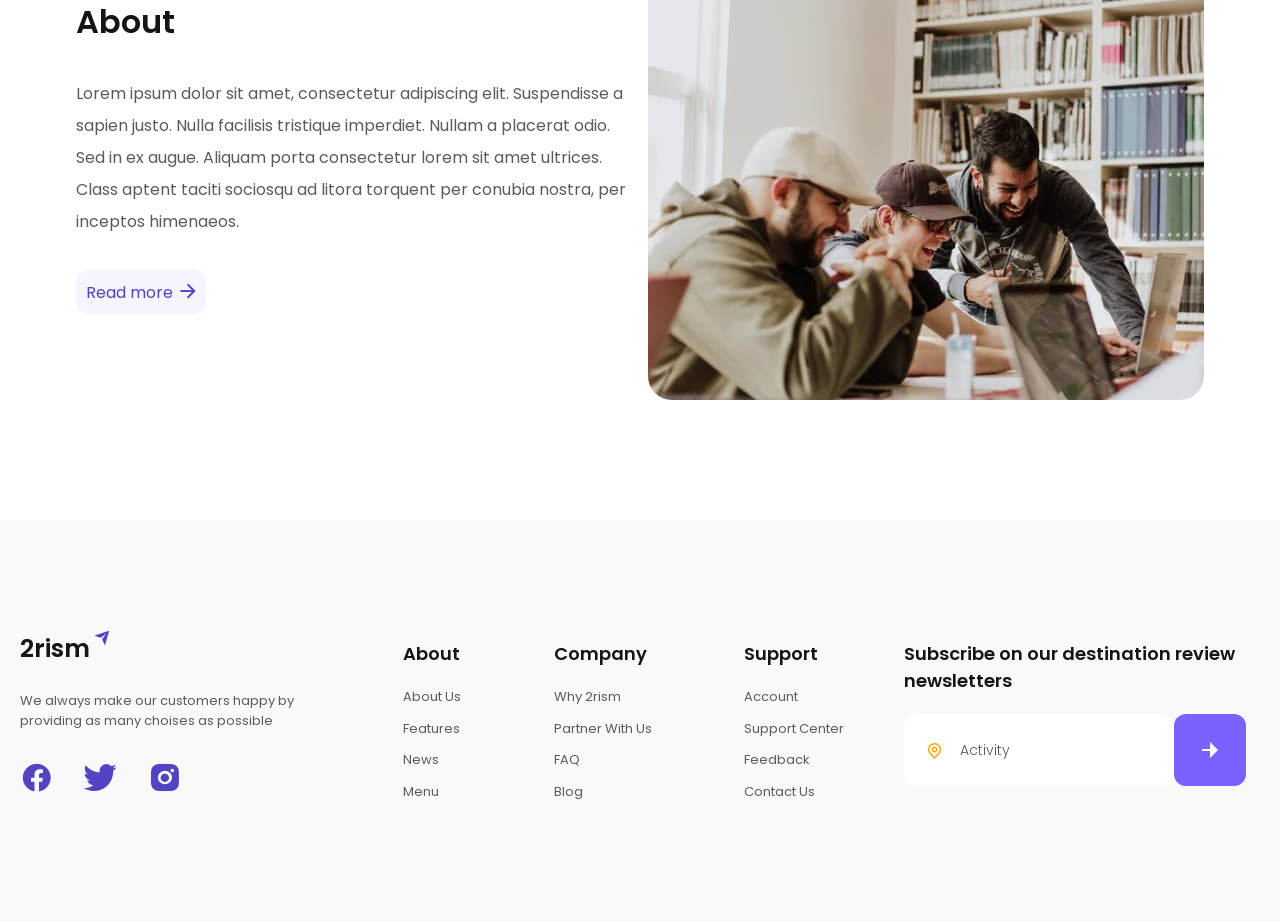
==== commit 5f4e1661: "Update index.html" ====
--- a/index.html
+++ b/index.html
@@ -257,7 +257,7 @@
                                     <img src="img/travel2.jpg" alt="">
                                 </div>
                                 <div class="card__body">
-                                    <h3 class="card__title">EBrooklyn Bridge cinematic photo walk</h3>
+                                    <h3 class="card__title">Brooklyn Bridge cinematic photo walk</h3>
                                     <p class="card__text">
                                         This experience takes place at the Brooklyn Bridge Park and Brooklyn Bridge, but
                                         I’m always open to capture clients at different locations upon request for an
@@ -394,4 +394,4 @@
     <script src="js/script.js"></script>
 </body>
 
-</html>+</html>
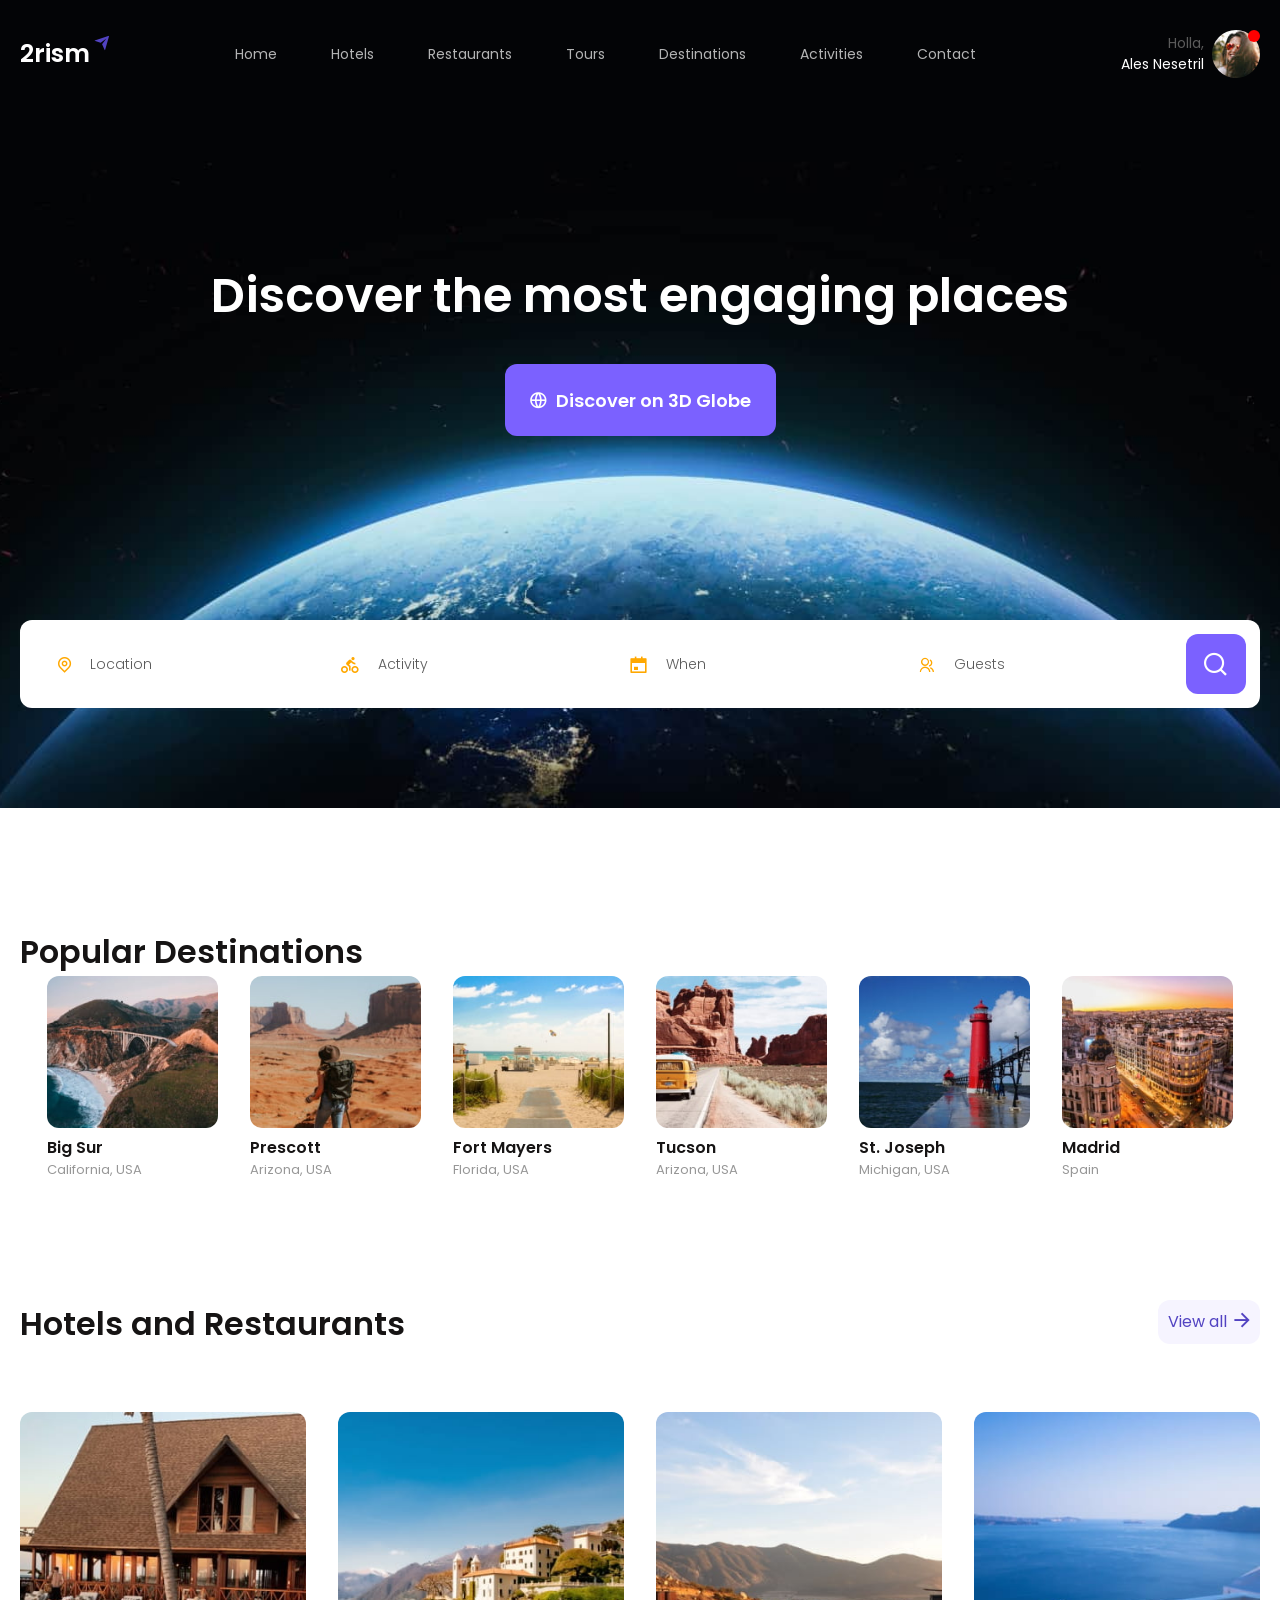
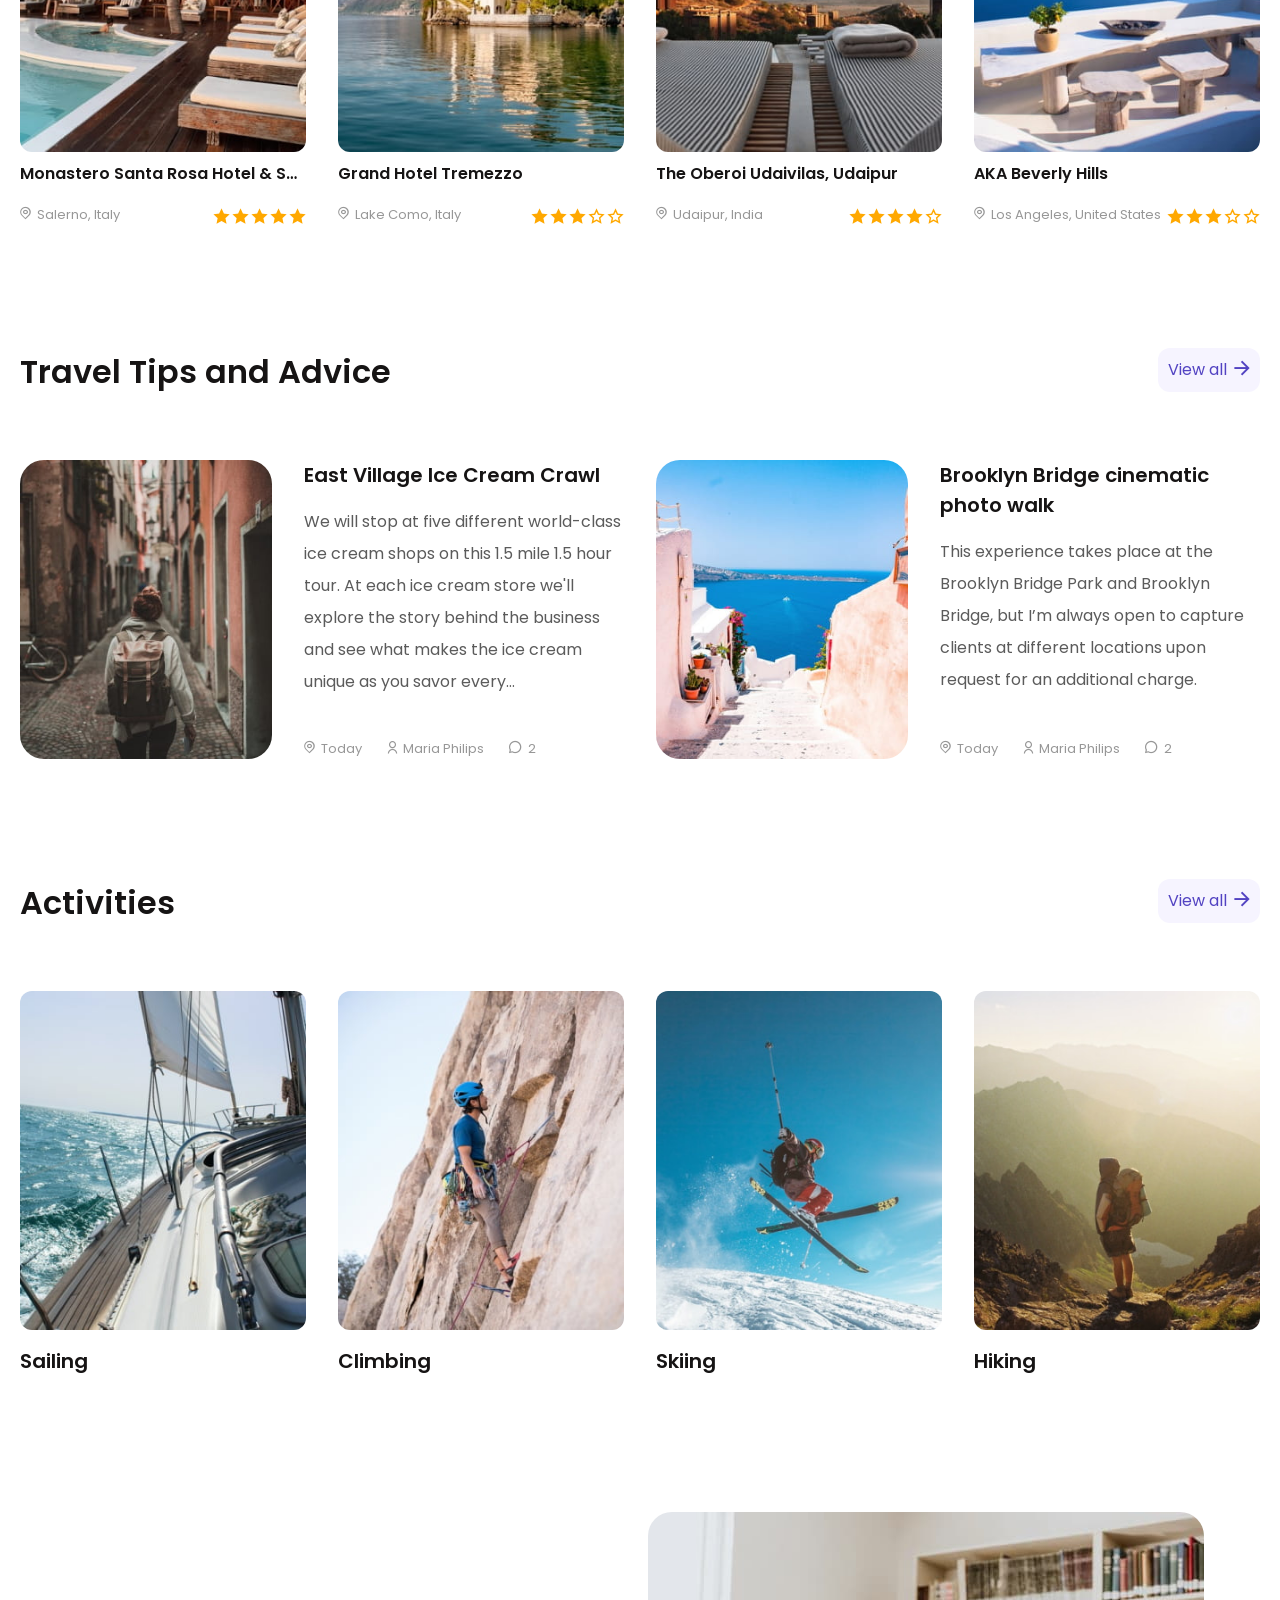
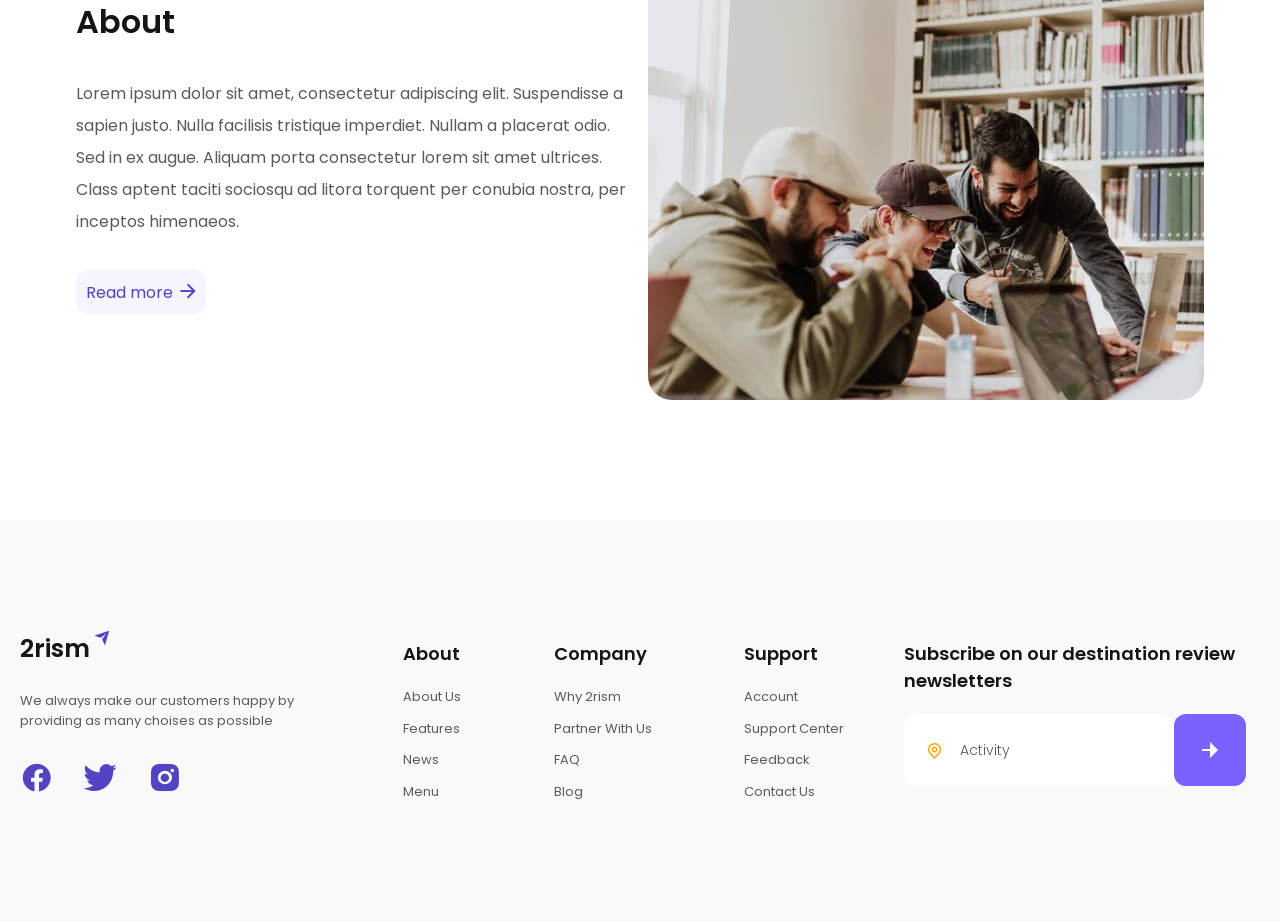
==== commit 0537e9de: "fix2" ====
--- a/index.html
+++ b/index.html
@@ -177,8 +177,8 @@
                                         <div class="star fill"></div>
                                         <div class="star fill"></div>
                                         <div class="star fill"></div>
-                                        <div class="star fill"></div>
-                                        <div class="star fill"></div>
+                                        <div class="star"></div>
+                                        <div class="star"></div>
                                     </div>
                                 </div>
                             </div>
@@ -196,7 +196,7 @@
                                         <div class="star fill"></div>
                                         <div class="star fill"></div>
                                         <div class="star fill"></div>
-                                        <div class="star fill"></div>
+                                        <div class="star"></div>
                                     </div>
                                 </div>
                             </div>
@@ -213,8 +213,8 @@
                                         <div class="star fill"></div>
                                         <div class="star fill"></div>
                                         <div class="star fill"></div>
-                                        <div class="star fill"></div>
-                                        <div class="star fill"></div>
+                                        <div class="star"></div>
+                                        <div class="star"></div>
                                     </div>
                                 </div>
                             </div>
@@ -394,4 +394,4 @@
     <script src="js/script.js"></script>
 </body>
 
-</html>
+</html>
--- a/css/style.css
+++ b/css/style.css
@@ -123,12 +123,9 @@
   display: none;
 }
 
-@media (hover: none) {
-  *:hover {
-    pointer-events: none;
-  }
-}
-
+/* @media ( hover: none )
+ *:hover
+ pointer-events: none */
 .logo {
   display: inline-block;
   font-size: 25px;
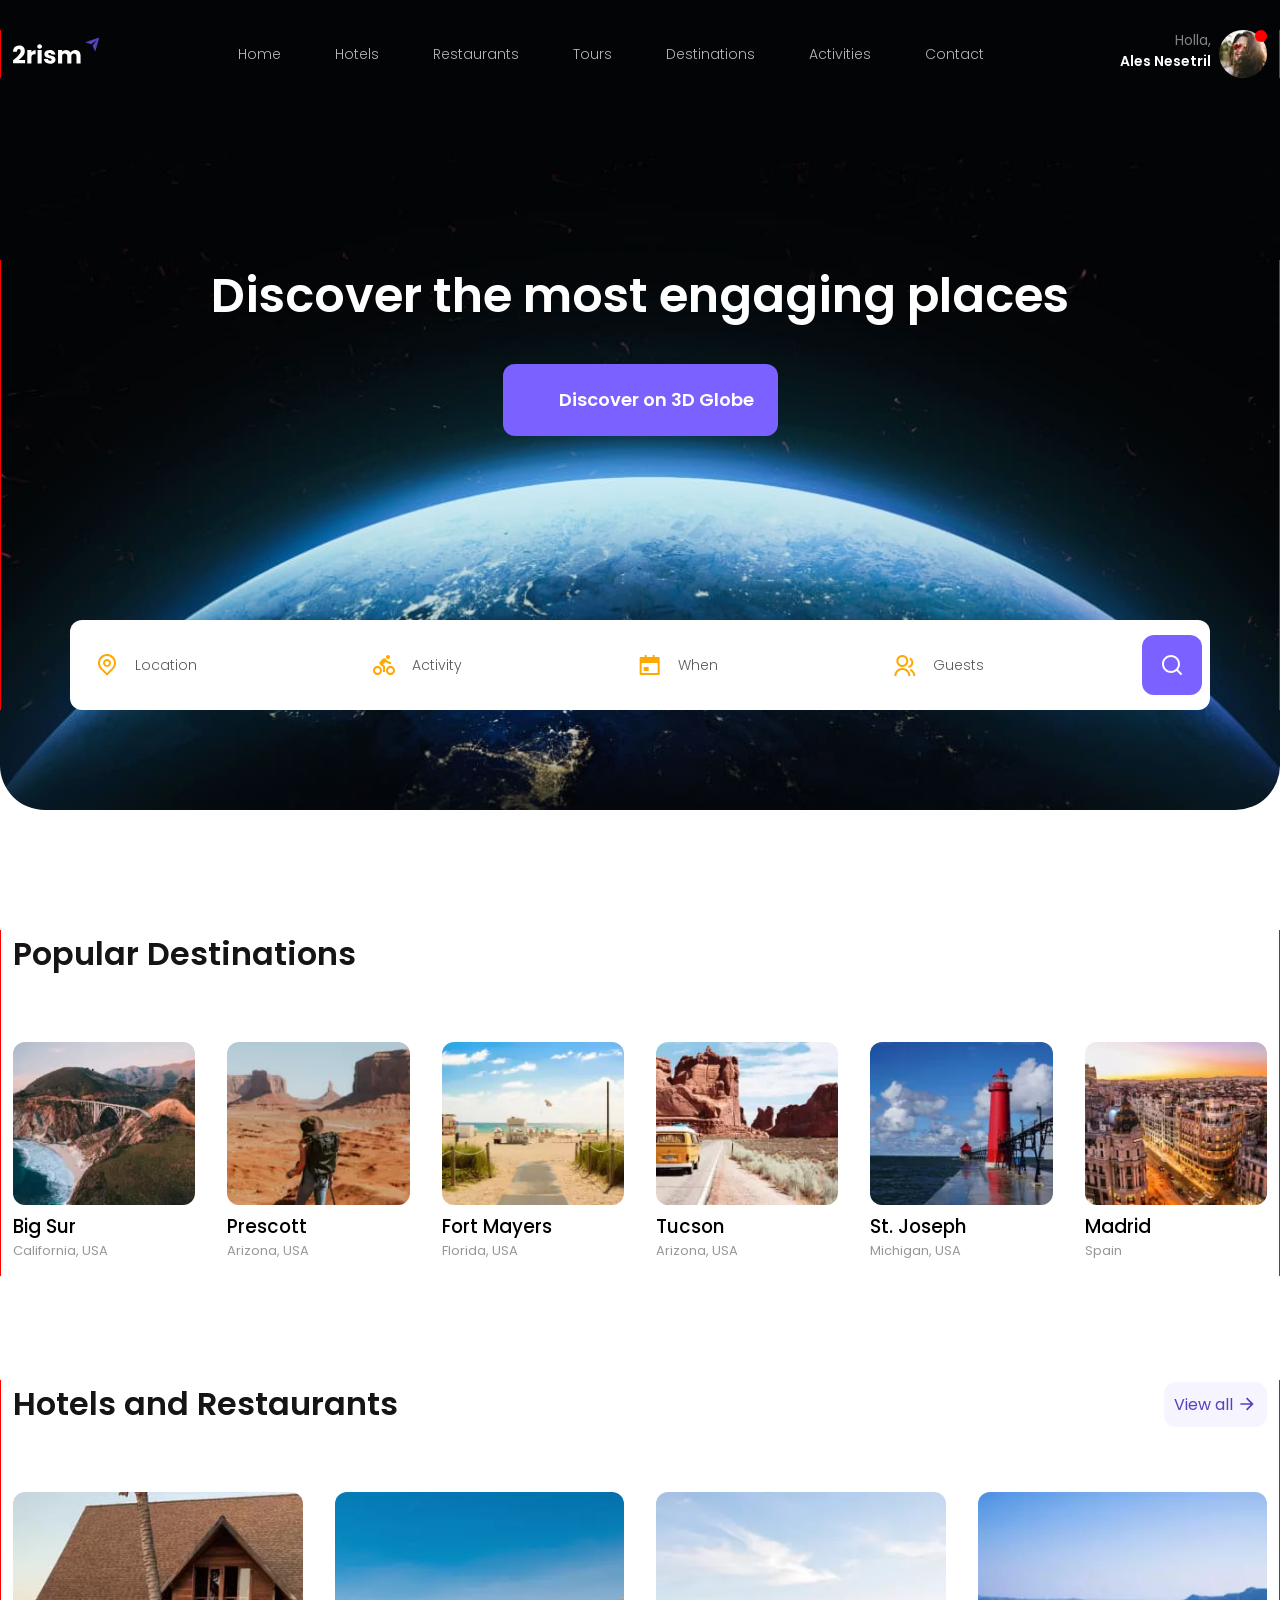
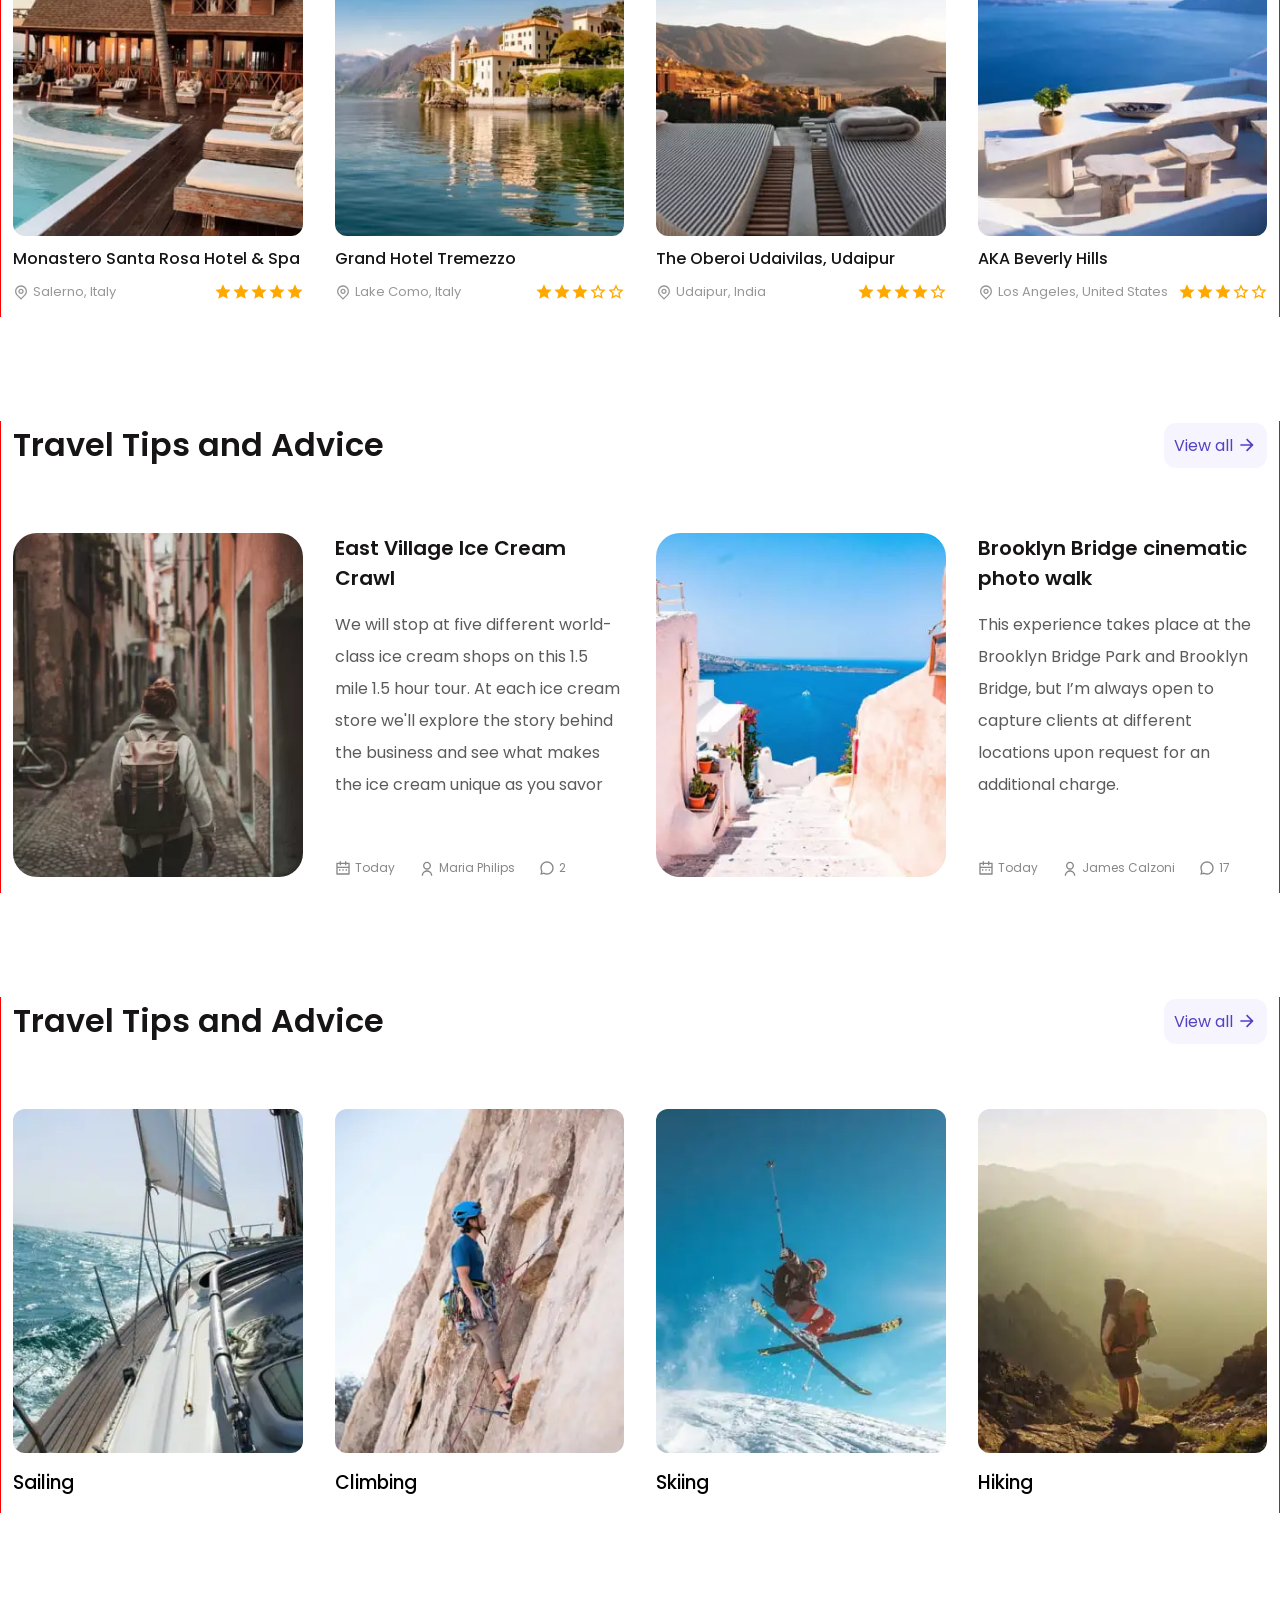
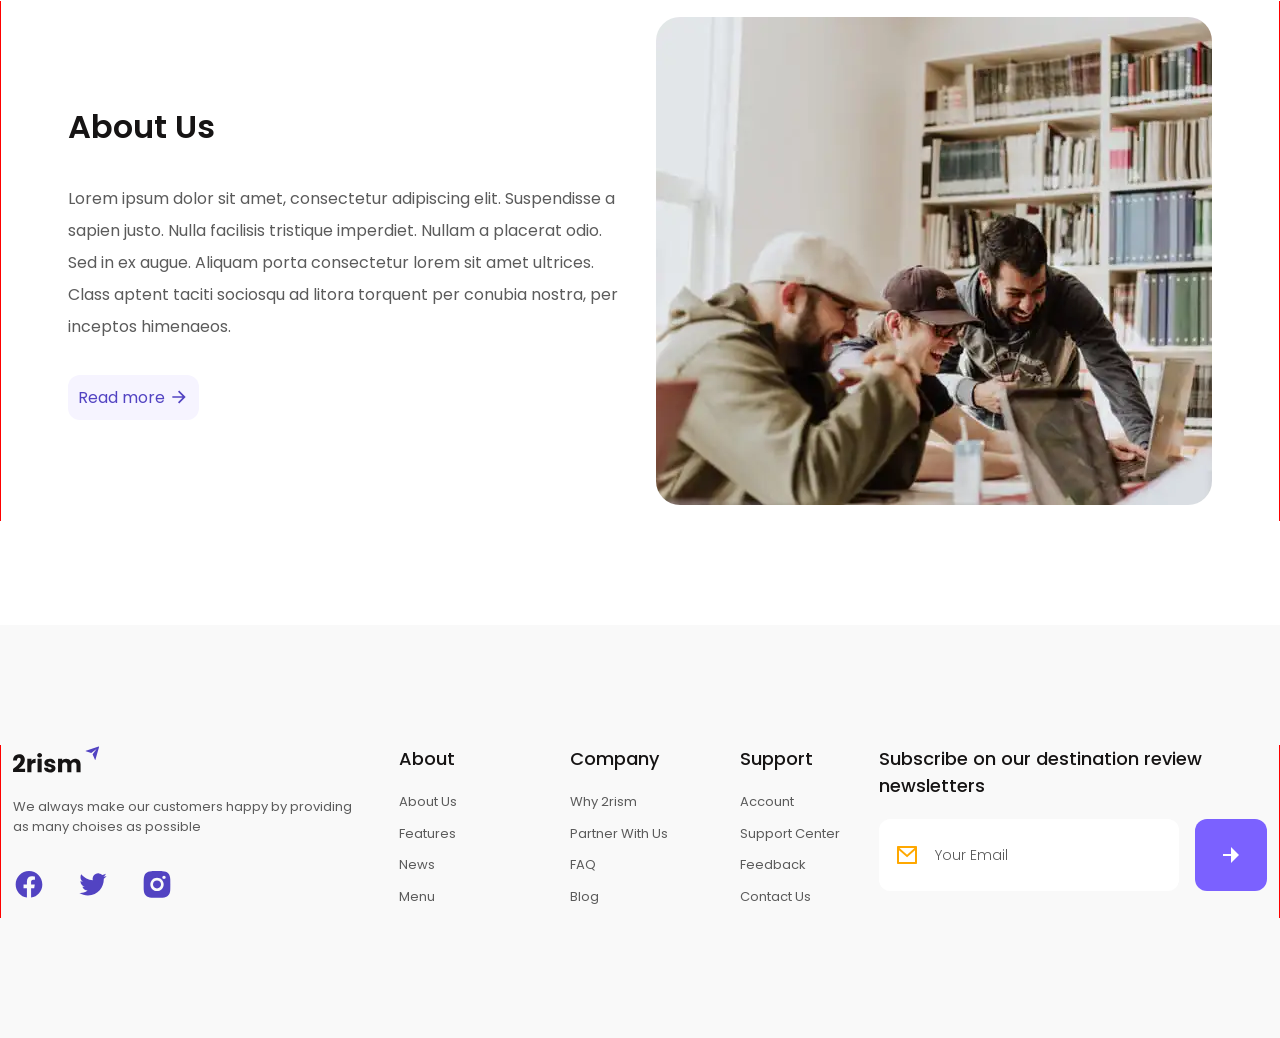
==== commit 4c82b8f4: "Add files via upload" ====
--- a/index.html
+++ b/index.html
@@ -1,397 +1,501 @@
 <!DOCTYPE html>
 <html lang="en">
-
-<head>
-    <meta charset="UTF-8">
-    <meta http-equiv="X-UA-Compatible" content="IE=edge">
-    <meta name="viewport" content="width=device-width, initial-scale=1.0">
-    <link rel="stylesheet" href="css/style.css">
-    <title>2rism</title>
-</head>
-
-<body>
-    <div class="wrapper">
-        <header class="header">
-            <div class="container">
-                <div class="row header__row">
-                    <h1 class="logo">2rism</h1>
-                    <nav class="menu">
-                        <ul class="menu__list">
-                            <li class="menu__item"><a href="#discover">Home</a></li>
-                            <li class="menu__item"><a href="#hotels">Hotels</a></li>
-                            <li class="menu__item"><a href="#hotels">Restaurants</a></li>
-                            <li class="menu__item"><a href="#travel">Tours</a></li>
-                            <li class="menu__item"><a href="#destinations">Destinations</a></li>
-                            <li class="menu__item"><a href="#activities">Activities</a></li>
-                            <li class="menu__item"><a href="#footer">Contact</a></li>
-                        </ul>
-                    </nav>
-                    <div class="user">
-                        <div class="user__greeting">
-                            <p class="user__holla">Holla,</p>
-                            <p class="user__name">Ales Nesetril</p>
-                        </div>
-                        <div class="user__avatar">
-                            <img src="img/user_avatar.jpg" alt="user avatar">
-                        </div>
-                        <div class="user__online"></div>
-                    </div>
-                    <div class="burger">
-                        <div class="burger__line"></div>
-                    </div>
-                </div>
-            </div>
-        </header>
-
-        <main class="content">
-            <section class="discover" id="discover">
-                <div class="container">
-                    <h2 class="title discover__title">Discover the most engaging places</h2>
-                    <button class="button discover__button">Discover on 3D Globe</button>
-
-                    <form action="" class="form discover__form">
-                        <label for="location-input" class="label location">
-                            <input type="text" class="input" id="location-input" placeholder=" ">
-                            <div class="placeholder">
-                                <div class="placeholder__label">Location</div>
-                                <div class="placeholder__prompt">Explore nearby destinations</div>
-                            </div>
-                        </label>
-
-                        <label for="activity-input" class="label activity">
-                            <input type="text" class="input" id="activity-input" placeholder=" ">
-                            <div class="placeholder">
-                                <div class="placeholder__label">Activity</div>
-                                <div class="placeholder__prompt">All Activities</div>
-                            </div>
-                        </label>
-
-                        <label for="when-input" class="label when">
-                            <input type="text" class="input" id="when-input" placeholder=" ">
-                            <div class="placeholder">
-                                <div class="placeholder__label">When</div>
-                                <div class="placeholder__prompt">Choose a Date</div>
-                            </div>
-                        </label>
-
-                        <label for="guests-input" class="label guests">
-                            <input type="text" class="input" id="guests-input" placeholder=" ">
-                            <div class="placeholder">
-                                <div class="placeholder__label">Guests</div>
-                                <div class="placeholder__prompt">1 guest</div>
-                            </div>
-                        </label>
-
-                        <button class="button form__button"><span>Search</span></button>
-                    </form>
-                </div>
-            </section>
-            <section class="destinations" id="destinations">
-                <div class="container">
-                    <h2 class="title destinations__title">Popular Destinations</h2>
-                    <div class="row destinations__row">
-                        <div class="card destinations__card">
-                            <div class="card__img">
-                                <img src="img/destinations1.jpg" alt="">
-                            </div>
-                            <h3 class="card__title">Big Sur</h3>
-                            <p class="card__location">California, USA</p>
-                        </div>
-
-                        <div class="card destinations__card">
-                            <div class="card__img">
-                                <img src="img/destinations2.jpg" alt="">
-                            </div>
-                            <h3 class="card__title">Prescott</h3>
-                            <p class="card__location">Arizona, USA</p>
-                        </div>
-
-                        <div class="card destinations__card">
-                            <div class="card__img">
-                                <img src="img/destinations3.jpg" alt="">
-                            </div>
-                            <h3 class="card__title">Fort Mayers</h3>
-                            <p class="card__location">Florida, USA</p>
-                        </div>
-
-                        <div class="card destinations__card">
-                            <div class="card__img">
-                                <img src="img/destinations4.jpg" alt="">
-                            </div>
-                            <h3 class="card__title">Tucson</h3>
-                            <p class="card__location">Arizona, USA</p>
-                        </div>
-
-                        <div class="card destinations__card">
-                            <div class="card__img">
-                                <img src="img/destinations5.jpg" alt="">
-                            </div>
-                            <h3 class="card__title">St. Joseph</h3>
-                            <p class="card__location">Michigan, USA</p>
-                        </div>
-
-                        <div class="card destinations__card">
-                            <div class="card__img">
-                                <img src="img/destinations6.jpg" alt="">
-                            </div>
-                            <h3 class="card__title">Madrid</h3>
-                            <p class="card__location">Spain</p>
-                        </div>
-                    </div>
-                </div>
-            </section>
-            <section class="hotels" id="hotels">
-                <div class="container">
-                    <div class="title-row">
-                        <h2 class="title hotels__title">Hotels and Restaurants</h2>
-                        <button class="more-button hotels__button">View all</button>
-                    </div>
-                    <div class="row hotels__row">
-                        <div class="col hotels__col">
-                            <div class="card hotels__card">
-                                <div class="card__img">
-                                    <img src="img/hotels1.jpg" alt="">
-                                </div>
-                                <h3 class="card__title">Monastero Santa Rosa Hotel & Spa</h3>
-                                <div class="card__bottom">
-                                    <p class="card__location">Salerno, Italy</p>
-                                    <div class="card__star-rating">
-                                        <div class="star fill"></div>
-                                        <div class="star fill"></div>
-                                        <div class="star fill"></div>
-                                        <div class="star fill"></div>
-                                        <div class="star fill"></div>
-                                    </div>
-                                </div>
-                            </div>
-                        </div>
-                        <div class="col hotels__col">
-                            <div class="card hotels__card">
-                                <div class="card__img">
-                                    <img src="img/hotels2.jpg" alt="">
-                                </div>
-                                <h3 class="card__title">Grand Hotel Tremezzo</h3>
-                                <div class="card__bottom">
-                                    <p class="card__location">Lake Como, Italy</p>
-                                    <div class="card__star-rating">
-                                        <div class="star fill"></div>
-                                        <div class="star fill"></div>
-                                        <div class="star fill"></div>
-                                        <div class="star"></div>
-                                        <div class="star"></div>
-                                    </div>
-                                </div>
-                            </div>
-                        </div>
-                        <div class="col hotels__col">
-                            <div class="card hotels__card">
-                                <div class="card__img">
-                                    <img src="img/hotels3.jpg" alt="">
-                                </div>
-                                <h3 class="card__title">The Oberoi Udaivilas, Udaipur</h3>
-                                <div class="card__bottom">
-                                    <p class="card__location">Udaipur, India</p>
-                                    <div class="card__star-rating">
-                                        <div class="star fill"></div>
-                                        <div class="star fill"></div>
-                                        <div class="star fill"></div>
-                                        <div class="star fill"></div>
-                                        <div class="star"></div>
-                                    </div>
-                                </div>
-                            </div>
-                        </div>
-                        <div class="col hotels__col">
-                            <div class="card hotels__card">
-                                <div class="card__img">
-                                    <img src="img/hotels4.jpg" alt="">
-                                </div>
-                                <h3 class="card__title">AKA Beverly Hills</h3>
-                                <div class="card__bottom">
-                                    <p class="card__location">Los Angeles, United States</p>
-                                    <div class="card__star-rating">
-                                        <div class="star fill"></div>
-                                        <div class="star fill"></div>
-                                        <div class="star fill"></div>
-                                        <div class="star"></div>
-                                        <div class="star"></div>
-                                    </div>
-                                </div>
-                            </div>
-                        </div>
-                    </div>
-                </div>
-            </section>
-            <section class="travel" id="travel">
-                <div class="container">
-                    <div class="title-row">
-                        <h2 class="title travel__title">Travel Tips and Advice</h2>
-                        <button class="more-button">View all</button>
-                    </div>
-                    <div class="row travel__row">
-                        <div class="col travel__col">
-                            <div class="card travel__card">
-                                <div class="card__img">
-                                    <img src="img/travel1.jpg" alt="">
-                                </div>
-                                <div class="card__body">
-                                    <h3 class="card__title">East Village Ice Cream Crawl</h3>
-                                    <p class="card__text">
-                                        We will stop at five different world-class ice cream shops on this 1.5 mile 1.5
-                                        hour tour. At each ice cream
-                                        store we'll explore the story behind the business and see what makes the ice
-                                        cream unique as you savor
-                                        every…
-                                    </p>
-                                    <div class="card__bottom">
-                                        <div class="card__date">Today</div>
-                                        <div class="card__person">Maria Philips</div>
-                                        <div class="card__messages">2</div>
-                                    </div>
-                                </div>
-                            </div>
-                        </div>
-                        <div class="col travel__col">
-                            <div class="card travel__card">
-                                <div class="card__img">
-                                    <img src="img/travel2.jpg" alt="">
-                                </div>
-                                <div class="card__body">
-                                    <h3 class="card__title">Brooklyn Bridge cinematic photo walk</h3>
-                                    <p class="card__text">
-                                        This experience takes place at the Brooklyn Bridge Park and Brooklyn Bridge, but
-                                        I’m always open to capture clients at different locations upon request for an
-                                        additional charge.
-                                    </p>
-                                    <div class="card__bottom">
-                                        <div class="card__date">Today</div>
-                                        <div class="card__person">Maria Philips</div>
-                                        <div class="card__messages">2</div>
-                                    </div>
-                                </div>
-                            </div>
-                        </div>
-                    </div>
-                </div>
-            </section>
-            <section class="activities" id="activities">
-                <div class="container">
-                    <div class="title-row">
-                        <h2 class="title activities__title">Activities</h2>
-                        <button class="more-button">View all</button>
-                    </div>
-                    <div class="row activities__row">
-                        <div class="col activities__col">
-                            <div class="card activities__card">
-                                <div class="card__img">
-                                    <img src="img/activities1.jpg" alt="">
-                                </div>
-                                <h3 class="card__title">Sailing</h3>
-                            </div>
-                        </div>
-                        <div class="col activities__col">
-                            <div class="card activities__card">
-                                <div class="card__img">
-                                    <img src="img/activities2.jpg" alt="">
-                                </div>
-                                <h3 class="card__title">Climbing</h3>
-                            </div>
-                        </div>
-                        <div class="col activities__col">
-                            <div class="card activities__card">
-                                <div class="card__img">
-                                    <img src="img/activities3.jpg" alt="">
-                                </div>
-                                <h3 class="card__title">Skiing</h3>
-                            </div>
-                        </div>
-                        <div class="col activities__col">
-                            <div class="card activities__card">
-                                <div class="card__img">
-                                    <img src="img/activities4.jpg" alt="">
-                                </div>
-                                <h3 class="card__title">Hiking</h3>
-                            </div>
-                        </div>
-                    </div>
-                </div>
-            </section>
-            <section class="about">
-                <div class="container">
-                    <div class="row about__row">
-                        <div class="about__body">
-                            <h2 class="title about__title">About</h2>
-                            <p class="about__text">
-                                Lorem ipsum dolor sit amet, consectetur adipiscing elit. Suspendisse a sapien justo.
-                                Nulla facilisis tristique imperdiet. Nullam a placerat odio. Sed in ex augue. Aliquam
-                                porta consectetur lorem sit amet ultrices. Class aptent taciti sociosqu ad litora
-                                torquent per conubia nostra, per inceptos himenaeos.
-                            </p>
-                            <button class="more-button about__button">Read more</button>
-                        </div>
-                        <div class="about__img"><img src="img/about.jpg" alt=""></div>
-                    </div>
-                </div>
-            </section>
-        </main>
-
-        <footer class="footer" id="footer">
-            <div class="container">
-                <div class="row footer__row">
-                    <div class="description footer__description">
-                        <h2 class="logo footer__logo">2rism</h2>
-                        <div class="description__text">
-                            We always make our customers happy by providing as many choises as possible
-                        </div>
-                        <div class="socials description__socials">
-                            <a href="" class="social facebook"></a>
-                            <a href="" class="social twitter"></a>
-                            <a href="" class="social instagram"></a>
-                        </div>
-                    </div>
-                    <nav class="menu footer__menu">
-                        <ul class="menu__list">
-                            <h3 class="footer__title">About</h3>
-                            <li class="menu__item"><a href="">About Us</a></li>
-                            <li class="menu__item"><a href="">Features</a></li>
-                            <li class="menu__item"><a href="">News</a></li>
-                            <li class="menu__item"><a href="">Menu</a></li>
-                        </ul>
-                        <ul class="menu__list">
-                            <h3 class="footer__title">Company</h3>
-                            <li class="menu__item"><a href="">Why 2rism</a></li>
-                            <li class="menu__item"><a href="">Partner With Us</a></li>
-                            <li class="menu__item"><a href="">FAQ</a></li>
-                            <li class="menu__item"><a href="">Blog</a></li>
-                        </ul>
-                        <ul class="menu__list">
-                            <h3 class="footer__title">Support</h3>
-                            <li class="menu__item"><a href="">Account</a></li>
-                            <li class="menu__item"><a href="">Support Center</a></li>
-                            <li class="menu__item"><a href="">Feedback</a></li>
-                            <li class="menu__item"><a href="">Contact Us</a></li>
-                        </ul>
-                    </nav>
-                    <div class="subscribe footer__subscribe">
-                        <h3 class="footer__title">Subscribe on our destination review newsletters</h3>
-                        <div class="form subscribe_form">
-                            <label for="activity-input" class="label">
-                                <input type="text" class="input" id="activity-input" placeholder=" ">
-                                <div class="placeholder">
-                                    <div class="placeholder__label">Activity</div>
-                                    <div class="placeholder__prompt">All Activities</div>
-                                </div>
-                            </label>
-                            <button class="button form__button"></button>
-                        </div>
-
-                    </div>
-                </div>
-            </div>
-        </footer>
-    </div>
-
-    <script src="js/script.js"></script>
-</body>
-
-</html>+	<head>
+		<meta charset="UTF-8" />
+		<meta name="viewport" content="width=device-width, initial-scale=1.0" />
+		<link rel="stylesheet" href="css/style.css" />
+		<title>2rism</title>
+	</head>
+	<body>
+		<div class="wrapper">
+			<header class="header">
+				<div class="container header__container">
+					<div class="logo header__logo">
+						<img src="icons/logo-header.svg" alt="" />
+					</div>
+
+					<nav class="menu header__menu">
+						<ul class="menu__list">
+							<li class="menu__item"><a href="">Home</a></li>
+							<li class="menu__item"><a href="">Hotels</a></li>
+							<li class="menu__item"><a href="">Restaurants</a></li>
+							<li class="menu__item"><a href="">Tours</a></li>
+							<li class="menu__item"><a href="">Destinations</a></li>
+							<li class="menu__item"><a href="">Activities</a></li>
+							<li class="menu__item"><a href="">Contact</a></li>
+						</ul>
+					</nav>
+
+					<div class="user">
+						<div class="user__greeting">
+							<div class="user__hola">Holla,</div>
+							<div class="user__name">Ales Nesetril</div>
+						</div>
+						<div class="user__info">
+							<div class="user__avatar">
+								<picture>
+									<source srcset="img/header/user-avatar.webp" />
+									<img src="img/header/user-avatar.jpg" alt="" />
+								</picture>
+							</div>
+							<div class="user__online"></div>
+						</div>
+					</div>
+				</div>
+				<div class="burger header__burger">
+					<span></span><span></span><span></span>
+				</div>
+			</header>
+			<main class="content">
+				<section class="discover">
+					<div class="container">
+						<div class="discover__body">
+							<h1 class="discover__title">Discover the most engaging places</h1>
+							<button class="button discover__button">
+								Discover on 3D Globe
+							</button>
+						</div>
+						<form action="" class="discover__form discover-form">
+							<label
+								for=""
+								class="input discover-form__input discover-form__input_location">
+								<input type="text" class="input__field" placeholder=" " />
+								<div class="input__label">Location</div>
+							</label>
+
+							<label
+								for=""
+								class="input discover-form__input discover-form__input_activity">
+								<input type="text" class="input__field" placeholder=" " />
+								<div class="input__label">Activity</div>
+							</label>
+
+							<label
+								for=""
+								class="input discover-form__input discover-form__input_when">
+								<input type="text" class="input__field" placeholder=" " />
+								<div class="input__label">When</div>
+							</label>
+
+							<label
+								for=""
+								class="input discover-form__input discover-form__input_guests">
+								<input type="text" class="input__field" placeholder=" " />
+								<div class="input__label">Guests</div>
+							</label>
+
+							<button class="button discover-form__button">
+								<span>Search</span>
+							</button>
+						</form>
+					</div>
+				</section>
+				<section class="destinations">
+					<div class="container">
+						<h2 class="title destinations__title">Popular Destinations</h2>
+						<div class="destinations__cards">
+							<div class="destinations__card card-destinations">
+								<div class="card-destinations__img">
+									<picture>
+										<source srcset="img/destinations/big-sur.webp" />
+										<img src="img/destinations/big-sur.jpg" alt="big sur" />
+									</picture>
+								</div>
+								<h3 class="card-destinations__title">Big Sur</h3>
+								<div class="card-destinations__location">California, USA</div>
+							</div>
+
+							<div class="destinations__card card-destinations">
+								<div class="card-destinations__img">
+									<picture>
+										<source srcset="img/destinations/prescott.webp" />
+										<img src="img/destinations/prescott.jpg" alt="prescott" />
+									</picture>
+								</div>
+								<h3 class="card-destinations__title">Prescott</h3>
+								<div class="card-destinations__location">Arizona, USA</div>
+							</div>
+
+							<div class="destinations__card card-destinations">
+								<div class="card-destinations__img">
+									<picture>
+										<source srcset="img/destinations/fort-mayers.webp" />
+										<img
+											src="img/destinations/fort-mayers.jpg"
+											alt="fort-mayers" />
+									</picture>
+								</div>
+								<h3 class="card-destinations__title">Fort Mayers</h3>
+								<div class="card-destinations__location">Florida, USA</div>
+							</div>
+
+							<div class="destinations__card card-destinations">
+								<div class="card-destinations__img">
+									<picture>
+										<source srcset="img/destinations/tucson.webp" />
+										<img src="img/destinations/tucson.jpg" alt="tucson" />
+									</picture>
+								</div>
+								<h3 class="card-destinations__title">Tucson</h3>
+								<div class="card-destinations__location">Arizona, USA</div>
+							</div>
+
+							<div class="destinations__card card-destinations">
+								<div class="card-destinations__img">
+									<picture>
+										<source srcset="img/destinations/st-joseph.webp" />
+										<img src="img/destinations/st-joseph.jpg" alt="st-joseph" />
+									</picture>
+								</div>
+								<h3 class="card-destinations__title">St. Joseph</h3>
+								<div class="card-destinations__location">Michigan, USA</div>
+							</div>
+
+							<div class="destinations__card card-destinations">
+								<div class="card-destinations__img">
+									<picture>
+										<source srcset="img/destinations/madrid.webp" />
+										<img src="img/destinations/madrid.jpg" alt="madrid" />
+									</picture>
+								</div>
+								<h3 class="card-destinations__title">Madrid</h3>
+								<div class="card-destinations__location">Spain</div>
+							</div>
+						</div>
+					</div>
+				</section>
+				<section class="hotels">
+					<div class="container">
+						<div class="hotels__header">
+							<h2 class="title hotels__title">Hotels and Restaurants</h2>
+							<button class="hotels__button more-button">View all</button>
+						</div>
+
+						<div class="hotels__cards">
+							<div class="hotels__card card-hotels">
+								<div class="card-hotels__img">
+									<picture>
+										<source srcset="img/hotels/monastero-santa.webp" />
+										<img
+											src="img/hotels/monastero-santa.jpg"
+											alt="monastero-santa" />
+									</picture>
+								</div>
+								<h3 class="card-hotels__title">
+									Monastero Santa Rosa Hotel & Spa
+								</h3>
+								<div class="card-hotels__bottom">
+									<div class="card-hotels__location">Salerno, Italy</div>
+									<div class="card-hotels__star-rating">
+										<img src="icons/star-rating-5.svg" alt="5 stars" />
+									</div>
+								</div>
+							</div>
+
+							<div class="hotels__card card-hotels">
+								<div class="card-hotels__img">
+									<picture>
+										<source srcset="img/hotels/grand-hotel.webp" />
+										<img src="img/hotels/grand-hotel.jpg" alt="grand-hotel" />
+									</picture>
+								</div>
+								<h3 class="card-hotels__title">Grand Hotel Tremezzo</h3>
+								<div class="card-hotels__bottom">
+									<div class="card-hotels__location">Lake Como, Italy</div>
+									<div class="card-hotels__star-rating">
+										<img src="icons/star-rating-3.svg" alt="3 stars" />
+									</div>
+								</div>
+							</div>
+
+							<div class="hotels__card card-hotels">
+								<div class="card-hotels__img">
+									<picture>
+										<source srcset="img/hotels/oberoi.webp" />
+										<img src="img/hotels/oberoi.jpg" alt="oberoi" />
+									</picture>
+								</div>
+								<h3 class="card-hotels__title">
+									The Oberoi Udaivilas, Udaipur
+								</h3>
+								<div class="card-hotels__bottom">
+									<div class="card-hotels__location">Udaipur, India</div>
+									<div class="card-hotels__star-rating">
+										<img src="icons/star-rating-4.svg" alt="4 stars" />
+									</div>
+								</div>
+							</div>
+
+							<div class="hotels__card card-hotels">
+								<div class="card-hotels__img">
+									<picture>
+										<source srcset="img/hotels/beverly-hills.webp" />
+										<img
+											src="img/hotels/beverly-hills.jpg"
+											alt="beverly-hills" />
+									</picture>
+								</div>
+								<h3 class="card-hotels__title">AKA Beverly Hills</h3>
+								<div class="card-hotels__bottom">
+									<div class="card-hotels__location">
+										Los Angeles, United States
+									</div>
+									<div class="card-hotels__star-rating">
+										<img src="icons/star-rating-3.svg" alt="3 stars" />
+									</div>
+								</div>
+							</div>
+						</div>
+					</div>
+				</section>
+				<section class="travel">
+					<div class="container">
+						<div class="travel__header">
+							<h2 class="title travel__title">Travel Tips and Advice</h2>
+							<button class="travel__button more-button">View all</button>
+						</div>
+
+						<div class="travel__cards">
+							<div class="travel__card card-travel">
+								<div class="card-travel__col">
+									<div class="card-travel__img">
+										<picture>
+											<source srcset="img/travel/east-village.webp" />
+											<img
+												src="img/travel/east-village.jpg"
+												alt="east-village" />
+										</picture>
+									</div>
+								</div>
+
+								<div class="card-travel__col">
+									<div class="card-travel__body">
+										<h3 class="card-travel__title">
+											East Village Ice Cream Crawl
+										</h3>
+
+										<div class="card-travel__text">
+											We will stop at five different world-class ice cream shops
+											on this 1.5 mile 1.5 hour tour. At each ice cream store
+											we'll explore the story behind the business and see what
+											makes the ice cream unique as you savor every…
+										</div>
+
+										<div class="card-travel__bottom">
+											<div class="card-travel__day">Today</div>
+
+											<div class="card-travel__person">Maria Philips</div>
+
+											<div class="card-travel__message">2</div>
+										</div>
+									</div>
+								</div>
+							</div>
+
+							<div class="travel__card card-travel">
+								<div class="card-travel__col">
+									<div class="card-travel__img">
+										<picture>
+											<source srcset="img/travel/brooklyn-bridge.webp" />
+											<img
+												src="img/travel/brooklyn-bridge.jpg"
+												alt="brooklyn-bridge" />
+										</picture>
+									</div>
+								</div>
+
+								<div class="card-travel__col">
+									<div class="card-travel__body">
+										<h3 class="card-travel__title">
+											Brooklyn Bridge cinematic photo walk
+										</h3>
+
+										<div class="card-travel__text">
+											This experience takes place at the Brooklyn Bridge Park
+											and Brooklyn Bridge, but I’m always open to capture
+											clients at different locations upon request for an
+											additional charge.
+										</div>
+
+										<div class="card-travel__bottom">
+											<div class="card-travel__day">Today</div>
+
+											<div class="card-travel__person">James Calzoni</div>
+
+											<div class="card-travel__message">17</div>
+										</div>
+									</div>
+								</div>
+							</div>
+						</div>
+					</div>
+				</section>
+				<section class="activities">
+					<div class="container">
+						<div class="activities__header">
+							<h2 class="title activities__title">Travel Tips and Advice</h2>
+							<button class="activities__button more-button">View all</button>
+						</div>
+
+						<div class="activities__cards">
+							<div class="activities__card card-activities">
+								<div class="card-activities__img">
+									<picture>
+										<source srcset="img/activities/sailing.webp" />
+										<img src="img/activities/sailing.jpg" alt="sailing" />
+									</picture>
+								</div>
+
+								<h3 class="card-activities__title">Sailing</h3>
+							</div>
+
+							<div class="activities__card card-activities">
+								<div class="card-activities__img">
+									<picture>
+										<source srcset="img/activities/climbing.webp" />
+										<img src="img/activities/climbing.jpg" alt="climbing" />
+									</picture>
+								</div>
+
+								<h3 class="card-activities__title">Climbing</h3>
+							</div>
+
+							<div class="activities__card card-activities">
+								<div class="card-activities__img">
+									<picture>
+										<source srcset="img/activities/skiing.webp" />
+										<img src="img/activities/skiing.jpg" alt="skiing" />
+									</picture>
+								</div>
+
+								<h3 class="card-activities__title">Skiing</h3>
+							</div>
+
+							<div class="activities__card card-activities">
+								<div class="card-activities__img">
+									<picture>
+										<source srcset="img/activities/hiking.webp" />
+										<img src="img/activities/hiking.jpg" alt="hiking" />
+									</picture>
+								</div>
+
+								<h3 class="card-activities__title">Hiking</h3>
+							</div>
+						</div>
+					</div>
+				</section>
+				<section class="about">
+					<div class="container">
+						<div class="about__row">
+							<div class="about__col">
+								<div class="about__body">
+									<h2 class="title about__title">About Us</h2>
+
+									<div class="about__text">
+										Lorem ipsum dolor sit amet, consectetur adipiscing elit.
+										Suspendisse a sapien justo. Nulla facilisis tristique
+										imperdiet. Nullam a placerat odio. Sed in ex augue. Aliquam
+										porta consectetur lorem sit amet ultrices. Class aptent
+										taciti sociosqu ad litora torquent per conubia nostra, per
+										inceptos himenaeos.
+									</div>
+
+									<button class="about__button more-button">Read more</button>
+								</div>
+							</div>
+							<div class="about__col">
+								<div class="about__img">
+									<picture>
+										<source srcset="img/about/about.webp" />
+										<img src="img/about/about.jpg" alt="about-us" />
+									</picture>
+								</div>
+							</div>
+						</div>
+					</div>
+				</section>
+			</main>
+			<footer class="footer">
+				<div class="container">
+					<div class="footer__row">
+						<div class="footer__col footer__socials socials">
+							<div class="logo socials__logo">
+								<img src="icons/logo-footer.svg" alt="logo" />
+							</div>
+
+							<div class="socials__text">
+								We always make our customers happy by providing as many choises
+								as possible
+							</div>
+
+							<div class="socials__links">
+								<a href="" class="socials__link">
+									<img src="icons/facebook.svg" alt="facebook" />
+								</a>
+								<a href="" class="socials__link">
+									<img src="icons/twitter.svg" alt="twitter" />
+								</a>
+								<a href="" class="socials__link">
+									<img src="icons/instagram.svg" alt="instagram" />
+								</a>
+							</div>
+						</div>
+						<div class="footer__col footer__links links-footer">
+							<div class="links-footer__col">
+								<h3 class="links-footer__title">About</h3>
+								<ul class="links-footer__list">
+									<li class="links-footer__item"><a href="">About Us</a></li>
+									<li class="links-footer__item"><a href="">Features</a></li>
+									<li class="links-footer__item"><a href="">News</a></li>
+									<li class="links-footer__item"><a href="">Menu</a></li>
+								</ul>
+							</div>
+
+							<div class="links-footer__col">
+								<h3 class="links-footer__title">Company</h3>
+								<ul class="links-footer__list">
+									<li class="links-footer__item"><a href="">Why 2rism</a></li>
+									<li class="links-footer__item">
+										<a href="">Partner With Us</a>
+									</li>
+									<li class="links-footer__item"><a href="">FAQ</a></li>
+									<li class="links-footer__item"><a href="">Blog</a></li>
+								</ul>
+							</div>
+
+							<div class="links-footer__col">
+								<h3 class="links-footer__title">Support</h3>
+								<ul class="links-footer__list">
+									<li class="links-footer__item"><a href="">Account</a></li>
+									<li class="links-footer__item">
+										<a href="">Support Center</a>
+									</li>
+									<li class="links-footer__item"><a href="">Feedback</a></li>
+									<li class="links-footer__item">
+										<a href="">Contact Us</a>
+									</li>
+								</ul>
+							</div>
+						</div>
+						<div class="footer__col footer__subscribe subscribe">
+							<h3 class="subscribe__title">
+								Subscribe on our destination review newsletters
+							</h3>
+							<form action="" class="subscribe__form">
+								<label for="" class="input">
+									<input type="email" class="input__field" placeholder=" " />
+									<div class="input__label">Your Email</div>
+								</label>
+								<button class="button subscribe__button">
+									<!-- <img src="icons/arrow-right-2.svg" alt="arrow" /> -->
+								</button>
+							</form>
+						</div>
+					</div>
+				</div>
+			</footer>
+		</div>
+
+		<script src="js/script.js"></script>
+	</body>
+</html>
--- a/css/style.css
+++ b/css/style.css
@@ -1,63 +1,39 @@
 @font-face {
-  font-family: 'Poppins';
-  src: local("Poppins"), local("Poppins-Light"), url("../fonts/Poppins-Light.woff2") format("woff2"), url("../fonts/Poppins-Light.woff") format("woff");
+  font-family: "Poppins";
+  src: local("Poppins-Light"), url("../fonts/Poppins-Light.woff2") format("woff2"), url("../fonts/Poppins-Light.woff") format("woff");
   font-weight: 300;
   font-style: normal;
   font-display: swap;
 }
-
 @font-face {
-  font-family: 'Poppins';
-  src: local("Poppins"), local("Poppins-Regular"), url("../fonts/Poppins-Regular.woff2") format("woff2"), url("../fonts/Poppins-Regular.woff") format("woff");
+  font-family: "Poppins";
+  src: local("Poppins-Regular"), url("../fonts/Poppins-Regular.woff2") format("woff2"), url("../fonts/Poppins-Regular.woff") format("woff");
   font-weight: 400;
   font-style: normal;
   font-display: swap;
 }
-
 @font-face {
-  font-family: 'Poppins';
-  src: local("Poppins"), local("Poppins-Medium"), url("../fonts/Poppins-Medium.woff2") format("woff2"), url("../fonts/Poppins-Medium.woff") format("woff");
+  font-family: "Poppins";
+  src: local("Poppins-Medium"), url("../fonts/Poppins-Medium.woff2") format("woff2"), url("../fonts/Poppins-Medium.woff") format("woff");
   font-weight: 500;
   font-style: normal;
   font-display: swap;
 }
-
 @font-face {
-  font-family: 'Poppins';
-  src: local("Poppins"), local("Poppins-SemiBold"), url("../fonts/Poppins-SemiBold.woff2") format("woff2"), url("../fonts/Poppins-SemiBold.woff") format("woff");
-  font-weight: 500;
+  font-family: "Poppins";
+  src: local("Poppins-SemiBold"), url("../fonts/Poppins-SemiBold.woff2") format("woff2"), url("../fonts/Poppins-SemiBold.woff") format("woff");
+  font-weight: 600;
   font-style: normal;
   font-display: swap;
 }
-
-@font-face {
-  font-family: 'icomoon';
-  src: url("../fonts/icomoon.eot?6bxrup");
-  src: url("../fonts/icomoon.eot?6bxrup#iefix") format("embedded-opentype"), url("../fonts/icomoon.ttf?6bxrup") format("truetype"), url("../fonts/icomoon.woff?6bxrup") format("woff"), url("../fonts/icomoon.svg?6bxrup#icomoon") format("svg");
-  font-weight: normal;
-  font-style: normal;
-  font-display: block;
-}
-
-@font-face {
-  font-family: 'star';
-  src: url("../fonts/star.eot?6bxrup");
-  src: url("../fonts/star.eot?6bxrup#iefix") format("embedded-opentype"), url("../fonts/star.ttf?6bxrup") format("truetype"), url("../fonts/star.woff?6bxrup") format("woff"), url("../fonts/star.svg?6bxrup#icomoon") format("svg");
-  font-weight: normal;
-  font-style: normal;
-  font-display: block;
-}
-
 * {
   margin: 0;
   padding: 0;
   border: none;
-  outline: none;
 }
 
 *, *::before, *::after {
-  -webkit-box-sizing: border-box;
-          box-sizing: border-box;
+  box-sizing: border-box;
 }
 
 ol, ul, li {
@@ -76,6 +52,11 @@
 
 input, textarea, button {
   font-family: inherit;
+  font-size: inherit;
+}
+
+::ms-clear {
+  display: none;
 }
 
 html, body {
@@ -83,71 +64,201 @@
 }
 
 body {
-  font-family: Poppins, sans-serif;
+  font-family: "Poppins";
+  font-size: 16px;
   line-height: 1.5;
-  color: #5B5B5B;
 }
 
 .wrapper {
   min-height: 100%;
+  display: flex;
+  flex-direction: column;
+  position: relative;
   overflow: hidden;
-  position: relative;
-  display: -webkit-box;
-  display: -ms-flexbox;
-  display: flex;
-  -webkit-box-orient: vertical;
-  -webkit-box-direction: normal;
-      -ms-flex-direction: column;
-          flex-direction: column;
 }
 
 .content {
-  -webkit-box-flex: 1;
-      -ms-flex: 1 1 auto;
-          flex: 1 1 auto;
+  flex: 1 1 auto;
 }
 
 .container {
-  max-width: 1420px;
-  padding: 0 20px;
+  max-width: 1400px;
+  padding: 0 12px;
   margin: 0 auto;
-}
-
-.row {
-  display: -webkit-box;
-  display: -ms-flexbox;
-  display: flex;
+  border-left: 1px solid red;
+  border-right: 1px solid red;
+}
+@media (max-width: 1199px) {
+  .container {
+    max-width: 992px;
+    padding: 0;
+  }
+}
+@media (max-width: 991px) {
+  .container {
+    max-width: 768px;
+  }
+}
+@media (max-width: 767px) {
+  .container {
+    max-width: 576px;
+    padding: 0 12px;
+  }
 }
 
 .none {
   display: none;
 }
 
-/* @media ( hover: none )
- *:hover
- pointer-events: none */
-.logo {
-  display: inline-block;
-  font-size: 25px;
-  font-weight: 600;
-  line-height: 0.75;
+.burger {
+  display: none;
+  width: 40px;
+  height: 40px;
+  position: fixed;
+  z-index: 5;
+}
+.burger span {
+  display: block;
+  width: 100%;
+  height: 4px;
+  border-radius: 4px;
+  background: #fff;
+  box-shadow: #000 0 0 1px;
+  position: absolute;
+  top: 50%;
+  transform: translateY(-50%);
+  transition: 0.2s;
+}
+.burger span:nth-child(1) {
+  top: 10px;
+}
+.burger span:nth-child(2) {
+  opacity: 1;
+}
+.burger span:nth-child(3) {
+  top: 30px;
+}
+.burger.active {
+  display: block;
+}
+.burger.active span {
+  box-shadow: none;
+}
+.burger.active span:nth-child(1) {
+  top: 50%;
+  transform: translateY(-50%) rotate(45deg);
+}
+.burger.active span:nth-child(2) {
+  width: 0;
+  opacity: 0;
+}
+.burger.active span:nth-child(3) {
+  top: 50%;
+  transform: translateY(-50%) rotate(-45deg);
+}
+
+.input {
+  display: block;
+  height: 72px;
+  max-width: 300px;
+  padding: 16px;
+  border-radius: 12px;
+  background: #fff;
+  position: relative;
+  display: flex;
+  align-items: center;
+}
+.input__field {
+  position: absolute;
+  top: 0;
+  left: 0;
+  width: 100%;
+  height: 100%;
+  padding: 32px 16px 16px 56px;
+  border-radius: 12px;
+  font-weight: 500;
+}
+.input__label {
+  position: relative;
+  z-index: 2;
+  font-size: 14px;
+  font-weight: 300;
+  line-height: 1.15;
+  color: #5B5B5B;
+  transition: 0.2s;
+  pointer-events: none;
+}
+.input::before {
+  content: "";
+  width: 24px;
+  height: 24px;
+  margin-right: 16px;
+  background-position: center;
+  background-repeat: no-repeat;
+  position: relative;
+  z-index: 2;
+}
+.input__field:focus + .input__label {
+  transform: translateY(-10px);
+}
+.input__field:not(:-moz-placeholder-shown) + .input__label {
+  transform: translateY(-10px);
+}
+.input__field:not(:placeholder-shown) + .input__label {
+  transform: translateY(-10px);
+}
+.input__field:not(:-ms-input-placeholder) + .input__label {
+  transform: translateY(-10px);
+}
+
+.button {
+  border-radius: 12px;
+  background: #7B61FF;
+  display: inline-flex;
+  justify-content: center;
+  align-items: center;
+  font-size: 18px;
+  line-height: 1.33;
   color: #fff;
-  position: relative;
-}
-
-.logo::after {
-  font-family: icomoon;
-  content: "\e908";
-  position: absolute;
-  top: -8px;
-  right: -20px;
-  font-size: initial;
-  font-weight: initial;
+  transition: 0.2s;
+}
+@media (min-width: 1200px) {
+  .button:hover {
+    background: #6647ff;
+    cursor: pointer;
+  }
+}
+.button::before {
+  content: "";
+  width: 24px;
+  height: 24px;
+  background-position: center;
+  background-repeat: no-repeat;
+}
+
+.more-button {
+  min-height: 44px;
+  padding: 10px;
+  border-radius: 12px;
+  background: #F6F4FF;
+  display: flex;
+  justify-content: center;
+  align-items: center;
   color: #5243C2;
-}
-
-.logo_footer {
-  color: #161414;
+  transition: 0.2s;
+}
+@media (min-width: 1200px) {
+  .more-button:hover {
+    background: #edebf7;
+    cursor: pointer;
+  }
+}
+.more-button::after {
+  content: "";
+  width: 20px;
+  height: 20px;
+  margin-left: 4px;
+  background: url("../icons/arrow-right.svg") center no-repeat;
 }
 
 .title {
@@ -156,176 +267,321 @@
   color: #161414;
 }
 
-.title-row {
-  display: -webkit-box;
-  display: -ms-flexbox;
-  display: flex;
+.header {
+  width: 100%;
+  font-size: 14px;
+  position: absolute;
+  top: 30px;
+}
+.header__container {
+  display: flex;
+  justify-content: space-between;
+  align-items: center;
+}
+@media (max-width: 991px) {
+  .header__container {
+    padding-right: 60px;
+  }
+}
+.header__burger {
+  top: 34px;
+  right: 10px;
+}
+@media (max-width: 991px) {
+  .header__burger {
+    display: block;
+  }
+}
+
+.menu {
+  font-weight: 300;
+  color: rgba(255, 255, 255, 0.7);
+}
+@media (max-width: 991px) {
+  .menu {
+    width: 100vw;
+    height: 100vh;
+    background: #000;
+    position: fixed;
+    top: 0;
+    right: 0;
+    z-index: 4;
+    transform: translateX(100%);
+    transition: 0.2s;
+  }
+  .menu.active {
+    transform: translateX(0);
+  }
+}
+.menu__list {
+  display: flex;
+  justify-content: center;
+}
+@media (max-width: 991px) {
+  .menu__list {
+    height: 100%;
+    flex-direction: column;
+    align-items: center;
+  }
+}
+@media (max-width: 991px) {
+  .menu__item {
+    font-size: 16px;
+    font-weight: 400;
+    color: #fff;
+  }
+}
+.menu__item:not(:last-child) {
+  margin-right: 54px;
+}
+@media (max-width: 1199px) {
+  .menu__item:not(:last-child) {
+    margin-right: 30px;
+  }
+}
+@media (max-width: 991px) {
+  .menu__item:not(:last-child) {
+    margin-right: 0;
+    margin-bottom: 40px;
+  }
+}
+.menu__item a {
+  transition: 0.2s;
+}
+@media (min-width: 1200px) {
+  .menu__item a:hover {
+    font-weight: 400;
+    color: #fff;
+  }
+}
+
+.user {
+  display: flex;
+}
+.user__greeting {
+  margin-right: 8px;
+}
+.user__hola {
+  text-align: right;
+  color: rgba(255, 255, 255, 0.5);
+}
+.user__name {
+  font-weight: 600;
+  color: #fff;
+}
+.user__info {
+  position: relative;
+}
+.user__online {
+  width: 12px;
+  height: 12px;
+  background: #FF0000;
+  border-radius: 50%;
+  position: absolute;
+  top: 0;
+  right: 0;
+}
+.user__avatar {
+  width: 48px;
+  height: 48px;
+  border-radius: 50%;
+  overflow: hidden;
+}
+
+.discover {
+  padding: 260px 0 100px;
+  border-radius: 0 0 3.5vw 3.5vw;
+  background: #100c20 url("../img/discover/discover-bg.jpg") center center/cover no-repeat;
+}
+@media (max-width: 767px) {
+  .discover {
+    padding: 160px 0 60px;
+  }
+}
+.discover__body {
+  text-align: center;
+  margin-bottom: 184px;
+}
+@media (max-width: 767px) {
+  .discover__body {
+    margin-bottom: 70px;
+  }
+}
+.discover__title {
+  margin-bottom: 32px;
+  font-size: 48px;
+  font-weight: 600;
+  color: #fff;
+}
+@media (max-width: 575px) {
+  .discover__title {
+    font-size: 40px;
+  }
+}
+@media (max-width: 359px) {
+  .discover__title {
+    font-size: 30px;
+  }
+}
+.discover__button {
+  padding: 24px;
+  font-weight: 600;
+}
+.discover__button::before {
+  margin-right: 8px;
+}
+
+.discover-form {
+  display: flex;
+  align-items: center;
+  max-width: 1140px;
+  padding: 8px;
+  margin: 0 auto;
+  border-radius: 12px;
+  background: #fff;
+}
+@media (max-width: 767px) {
+  .discover-form {
+    flex-direction: column;
+    max-width: 400px;
+  }
+}
+.discover-form__button {
+  width: 60px;
+  height: 60px;
+  flex: 0 0 60px;
+}
+@media (max-width: 767px) {
+  .discover-form__button {
+    width: auto;
+    padding: 0 18px;
+    margin-top: 10px;
+  }
+}
+.discover-form__button::before {
+  background-image: url("../icons/search.svg");
+}
+.discover-form__button span {
+  display: none;
+  margin-left: 8px;
+}
+@media (max-width: 767px) {
+  .discover-form__button span {
+    display: inline;
+  }
+}
+.discover-form__input {
+  flex: 1 1 auto;
+  margin: 1px;
+}
+@media (max-width: 767px) {
+  .discover-form__input {
+    width: 100%;
+    border-radius: 0;
+    border-bottom: 1px solid #000;
+  }
+}
+.discover-form__input_location::before {
+  background-image: url("../icons/location.svg");
+}
+.discover-form__input_activity::before {
+  background-image: url("../icons/activity.svg");
+}
+.discover-form__input_when::before {
+  background-image: url("../icons/when.svg");
+}
+.discover-form__input_guests::before {
+  background-image: url("../icons/guests.svg");
+}
+
+.destinations {
+  padding-top: 120px;
+}
+@media (max-width: 991px) {
+  .destinations {
+    padding-top: 60px;
+  }
+}
+.destinations__title {
   margin-bottom: 64px;
-  -webkit-box-pack: justify;
-      -ms-flex-pack: justify;
-          justify-content: space-between;
-}
-
-@media (max-width: 992px) {
-  .title {
-    text-align: center;
-    margin-bottom: 32px;
-  }
-  .title-row {
-    -webkit-box-orient: vertical;
-    -webkit-box-direction: normal;
-        -ms-flex-direction: column;
-            flex-direction: column;
-    -webkit-box-align: center;
-        -ms-flex-align: center;
-            align-items: center;
-  }
-}
-
-.footer__title {
-  font-size: 18px;
+}
+.destinations__cards {
+  display: flex;
+  justify-content: center;
+  margin: -16px;
+}
+@media (max-width: 991px) {
+  .destinations__cards {
+    flex-wrap: wrap;
+  }
+}
+
+.card-destinations {
+  padding: 16px;
+}
+.card-destinations__img {
+  max-width: 203px;
+  border-radius: 12px;
+  margin-bottom: 8px;
+  overflow: hidden;
+}
+.card-destinations__img img {
+  width: 100%;
+}
+.card-destinations__title {
   font-weight: 500;
-  color: #161414;
-  margin-bottom: 20px;
-}
-
-.button {
-  display: -webkit-inline-box;
-  display: -ms-inline-flexbox;
-  display: inline-flex;
-  -webkit-box-pack: center;
-      -ms-flex-pack: center;
-          justify-content: center;
-  -webkit-box-align: center;
-      -ms-flex-align: center;
-          align-items: center;
-  background: #7B61FF;
-  color: #fff;
-  border-radius: 12px;
-  -webkit-transition: 0.5s;
-  transition: 0.5s;
-  cursor: pointer;
-}
-
-.button::before, .button::after {
-  font-family: icomoon;
-  font-size: initial;
-  font-weight: initian;
-}
-
-.button:hover {
-  background: #F6F4FF;
-  color: #5243C2;
-  -webkit-transition: 0.2s;
-  transition: 0.2s;
-}
-
-.more-button {
-  display: inline-block;
-  height: 44px;
-  padding: 0 10px;
-  border-radius: 12px;
-  background: #F6F4FF;
-  color: #5243C2;
-  font-size: 16px;
-  -webkit-transition: 0.5s;
-  transition: 0.5s;
-  cursor: pointer;
-}
-
-.more-button::after {
-  font-family: icomoon;
-  content: "\e901";
-  margin-left: 7px;
-}
-
-.more-button:hover {
-  background: #7B61FF;
-  color: #fff;
-  -webkit-transition: 0.2s;
-  transition: 0.2s;
-}
-
-.label {
-  display: inline-block;
-  height: 72px;
+}
+.card-destinations__location {
+  font-size: 13px;
+  color: #979797;
+}
+
+.hotels {
+  padding-top: 120px;
+}
+@media (max-width: 991px) {
+  .hotels {
+    padding-top: 60px;
+  }
+}
+.hotels__header {
+  display: flex;
+  justify-content: space-between;
+  align-items: center;
+  margin-bottom: 64px;
+}
+@media (max-width: 575px) {
+  .hotels__header {
+    flex-wrap: wrap;
+  }
+}
+.hotels__cards {
+  display: flex;
+  justify-content: center;
+  margin: -16px;
+}
+@media (max-width: 1199px) {
+  .hotels__cards {
+    flex-wrap: wrap;
+  }
+}
+
+.card-hotels {
+  padding: 16px;
   position: relative;
-  text-align: left;
-}
-
-.label:hover .placeholder__prompt {
-  display: block;
-}
-
-.input {
-  height: 100%;
-  width: 100%;
-  background: #fff;
-  border-radius: 12px;
-  padding: 20px;
-  font-size: 16px;
-}
-
-.input:focus + .placeholder, .input:not(:placeholder-shown) + .placeholder {
-  display: none;
-}
-
-.placeholder {
-  position: absolute;
-  top: 50%;
-  left: 56px;
-  -webkit-transform: translateY(-50%);
-          transform: translateY(-50%);
-  pointer-events: none;
-}
-
-.placeholder::before {
-  font-family: icomoon;
-  color: #FFA800;
-  content: "\e907";
-  position: absolute;
-  left: -19px;
-  top: 50%;
-  -webkit-transform: translate(-100%, -50%);
-          transform: translate(-100%, -50%);
-}
-
-.placeholder__label {
-  font-size: 14px;
-  font-weight: 300;
-}
-
-.placeholder__prompt {
-  display: none;
-  font-size: 16px;
-  font-weight: 500;
-  color: #161414;
-  white-space: nowrap;
-  overflow: hidden;
-  text-overflow: ellipsis;
-}
-
-.hotels .card {
-  min-width: 260px;
+}
+.card-hotels__img {
   max-width: 320px;
-  padding-bottom: 66px;
-  position: relative;
-  overflow: hidden;
-}
-
-.hotels .card__img {
-  width: 100%;
-  margin-bottom: 10px;
   border-radius: 12px;
   overflow: hidden;
-}
-
-.hotels .card__img img {
+  margin-bottom: 46px;
+}
+.card-hotels__img img {
   width: 100%;
 }
-
-.hotels .card__title {
-  max-width: 100%;
+.card-hotels__title {
+  max-width: 90%;
+  margin-bottom: 14px;
   font-size: 16px;
   font-weight: 500;
   color: #161414;
@@ -333,937 +589,352 @@
   overflow: hidden;
   text-overflow: ellipsis;
   position: absolute;
-}
-
-.hotels .card__bottom {
-  position: absolute;
-  left: 0;
-  bottom: 0;
-  width: 100%;
-  display: -webkit-box;
-  display: -ms-flexbox;
-  display: flex;
-  -webkit-box-pack: justify;
-      -ms-flex-pack: justify;
-          justify-content: space-between;
-}
-
-.hotels .card__location {
+  bottom: 32px;
+}
+.card-hotels__bottom {
+  display: flex;
+  justify-content: space-between;
+  align-items: center;
+}
+.card-hotels__location {
   font-size: 13px;
   color: #979797;
-  white-space: nowrap;
+  display: flex;
+  align-items: center;
+}
+.card-hotels__location::before {
+  content: "";
+  display: block;
+  width: 16px;
+  height: 16px;
+  margin-right: 4px;
+  background: url("../icons/location-gray.svg") center no-repeat;
+}
+.card-hotels__star-rating {
+  display: flex;
+  align-items: center;
+}
+
+.travel {
+  padding-top: 120px;
+}
+@media (max-width: 991px) {
+  .travel {
+    padding-top: 60px;
+  }
+}
+.travel__header {
+  display: flex;
+  justify-content: space-between;
+  align-items: center;
+  margin-bottom: 64px;
+  flex-wrap: wrap;
+}
+.travel__cards {
+  display: flex;
+  justify-content: center;
+  margin: -16px;
+}
+@media (max-width: 1199px) {
+  .travel__cards {
+    flex-wrap: wrap;
+  }
+}
+
+.card-travel {
+  display: flex;
+  justify-content: center;
+  padding: 16px;
+  margin: -16px;
+}
+@media (max-width: 575px) {
+  .card-travel {
+    flex-wrap: wrap;
+  }
+}
+.card-travel__col {
+  box-sizing: content-box;
+  flex: 1 1 320px;
+  max-width: 320px;
+  padding: 16px;
+}
+.card-travel__img {
+  border-radius: 24px;
   overflow: hidden;
-  text-overflow: ellipsis;
-}
-
-.hotels .card__location::before {
-  font-family: icomoon;
-  content: "\e907";
-  margin-right: 6px;
-}
-
-.hotels .card__star-rating {
-  display: -webkit-box;
-  display: -ms-flexbox;
-  display: flex;
-  -webkit-box-pack: end;
-      -ms-flex-pack: end;
-          justify-content: end;
-  -webkit-box-align: center;
-      -ms-flex-align: center;
-          align-items: center;
-  margin: 0 -1px;
-}
-
-.star {
-  padding: 0 1px;
-  font-family: star;
-  color: #FFA800;
-  display: -webkit-box;
-  display: -ms-flexbox;
-  display: flex;
-  -webkit-box-pack: center;
-      -ms-flex-pack: center;
-          justify-content: center;
-  -webkit-box-align: center;
-      -ms-flex-align: center;
-          align-items: center;
-}
-
-.star::before {
-  content: "\e900";
-}
-
-.star.fill::before {
-  content: "\e901";
-}
-
-.destinations .card {
-  min-width: 180px;
-  max-width: 203px;
-}
-
-.destinations .card__img {
+}
+.card-travel__img img {
   width: 100%;
+}
+.card-travel__body {
+  height: 100%;
+  position: relative;
+  padding-bottom: 35px;
+}
+.card-travel__title {
+  margin-bottom: 16px;
+  font-size: 20px;
+  font-weight: 600;
+  color: #161414;
+}
+.card-travel__text {
+  line-height: 2;
+  color: #5B5B5B;
+  max-height: 200px;
+  overflow: auto;
+}
+@media (max-width: 575px) {
+  .card-travel__text {
+    max-height: none;
+  }
+}
+.card-travel__bottom {
+  width: 100%;
+  display: flex;
+  align-items: center;
+  font-size: 12px;
+  color: #878787;
+  position: absolute;
+  bottom: 0;
+  left: 0;
+}
+.card-travel__bottom > * {
+  display: flex;
+  align-items: center;
+}
+.card-travel__bottom > *::before {
+  content: "";
+  display: block;
+  width: 16px;
+  height: 16px;
+  margin-right: 4px;
+  background-position: center;
+  background-repeat: no-repeat;
+}
+.card-travel__bottom > *:not(:last-child) {
+  margin-right: 24px;
+}
+.card-travel__day::before {
+  background-image: url("../icons/today.svg");
+}
+.card-travel__person::before {
+  background-image: url("../icons/person.svg");
+}
+.card-travel__message::before {
+  background-image: url("../icons/message.svg");
+}
+
+.activities {
+  padding-top: 120px;
+}
+@media (max-width: 991px) {
+  .activities {
+    padding-top: 60px;
+  }
+}
+.activities__header {
+  display: flex;
+  justify-content: space-between;
+  align-items: center;
+  margin-bottom: 64px;
+  flex-wrap: wrap;
+}
+.activities__cards {
+  display: flex;
+  justify-content: center;
+  margin: -16px;
+}
+@media (max-width: 1199px) {
+  .activities__cards {
+    flex-wrap: wrap;
+  }
+}
+
+.card-activities {
+  box-sizing: content-box;
+  max-width: 320px;
+  padding: 16px;
+}
+.card-activities__img {
+  margin-bottom: 16px;
   border-radius: 12px;
   overflow: hidden;
-  margin-bottom: 8px;
-}
-
-.destinations .card__img img {
+}
+.card-activities__img img {
   width: 100%;
 }
-
-.destinations .card__title {
-  font-size: 16px;
+.card-activities__title {
   font-weight: 500;
-  color: #161414;
-}
-
-.destinations .card__location {
-  font-size: 13px;
-  color: #979797;
-}
-
-.travel .card {
-  min-width: 260px;
-  max-width: 672px;
-  display: -webkit-box;
-  display: -ms-flexbox;
-  display: flex;
-}
-
-.travel .card__img {
-  -ms-flex-item-align: start;
-      -ms-grid-row-align: start;
-      align-self: start;
-  min-width: 240px;
-  max-width: 320px;
+}
+
+.about {
+  padding: 120px 0 120px;
+}
+@media (max-width: 991px) {
+  .about {
+    padding: 60px 0 60px;
+  }
+}
+.about__row {
+  display: flex;
+  justify-content: center;
+  align-items: center;
+  margin: -16px;
+}
+@media (max-width: 991px) {
+  .about__row {
+    flex-wrap: wrap;
+  }
+}
+.about__col {
+  box-sizing: content-box;
+  max-width: 556px;
+  padding: 16px;
+  flex: 1 1 556px;
+}
+.about__title {
+  margin-bottom: 32px;
+}
+.about__text {
+  margin-bottom: 32px;
+  line-height: 2;
+  color: #5B5B5B;
+}
+.about__img {
   border-radius: 24px;
   overflow: hidden;
-  margin-right: 32px;
-}
-
-.travel .card__img img {
-  width: 100%;
-}
-
-.travel .card__body {
-  min-width: 240px;
-  max-width: 320px;
-  padding-bottom: 32px;
-  position: relative;
-}
-
-.travel .card__title {
-  font-size: 20px;
-  font-weight: 600;
-  margin-bottom: 16px;
-  color: #161414;
-}
-
-.travel .card__text {
-  font-size: 16px;
-  line-height: 2;
-  color: #5B5B5B;
-}
-
-.travel .card__bottom {
-  position: absolute;
-  left: 0;
-  bottom: 0;
-  width: 100%;
-  display: -webkit-box;
-  display: -ms-flexbox;
-  display: flex;
-  -webkit-box-pack: start;
-      -ms-flex-pack: start;
-          justify-content: start;
-  font-size: 13px;
-  color: #979797;
-}
-
-.travel .card__bottom > *:not(:last-child) {
-  margin-right: 25px;
-}
-
-.travel .card__date::before {
-  font-family: icomoon;
-  content: "\e907";
-  margin-right: 6px;
-}
-
-.travel .card__person::before {
-  font-family: icomoon;
-  content: "\e90b";
-  margin-right: 6px;
-}
-
-.travel .card__messages::before {
-  font-family: icomoon;
-  content: "\e90a";
-  margin-right: 6px;
-}
-
-.activities .card {
-  min-width: 200px;
-  max-width: 320px;
-}
-
-.activities .card__img {
-  width: 100%;
-  border-radius: 12px;
-  overflow: hidden;
-  margin-bottom: 16px;
-}
-
-.activities .card__img img {
-  width: 100%;
-}
-
-.activities .card__title {
-  font-size: 20px;
-  font-weight: 600;
-  margin-bottom: 16px;
-  color: #161414;
-}
-
-.header {
-  width: 100%;
-  font-size: 14px;
-  position: absolute;
-  top: 30px;
-}
-
-.header__row {
-  -webkit-box-pack: justify;
-      -ms-flex-pack: justify;
-          justify-content: space-between;
-  -webkit-box-align: center;
-      -ms-flex-align: center;
-          align-items: center;
-}
-
-.header .menu__list {
-  display: -webkit-box;
-  display: -ms-flexbox;
-  display: flex;
-  -webkit-box-pack: center;
-      -ms-flex-pack: center;
-          justify-content: center;
-  margin: -27px;
-}
-
-.header .menu__item {
-  padding: 27px;
-}
-
-.header .menu__item a {
-  color: #ffffffb3;
-  -webkit-transition: 0.5s;
-  transition: 0.5s;
-}
-
-.header .menu__item a:hover {
-  color: #fff;
-  -webkit-transition: 0.2s;
-  transition: 0.2s;
-}
-
-@media (max-width: 1200px) {
-  .header .menu__list {
-    margin: -15px;
-  }
-  .header .menu__item {
-    padding: 15px;
-  }
-}
-
-@media (max-width: 992px) {
-  .header .menu__list {
-    -ms-flex-wrap: wrap;
-        flex-wrap: wrap;
-    margin: -5px;
-  }
-  .header .menu__item {
-    -webkit-box-flex: 1;
-        -ms-flex: 1 1 25%;
-            flex: 1 1 25%;
-    padding: 5px;
-    text-align: center;
-  }
-}
-
-@media (max-width: 768px) {
-  .header .menu {
-    position: fixed;
-    z-index: 5;
-    top: 0;
-    right: -60vw;
-    background: #000;
-    -webkit-transition: 0.2s;
-    transition: 0.2s;
-  }
-  .header .menu.active {
-    right: 0;
-  }
-  .header .menu__list {
-    margin: 0;
-    -webkit-box-orient: vertical;
-    -webkit-box-direction: normal;
-        -ms-flex-direction: column;
-            flex-direction: column;
-    height: 100vh;
-    width: 60vw;
-  }
-  .header .menu__item {
-    -webkit-box-flex: 0;
-        -ms-flex: 0;
-            flex: 0;
-    padding: 0;
-    font-size: 16px;
-  }
-  .header .menu__item:not(:last-child) {
-    margin-bottom: 30px;
-  }
-  .header .menu__item a {
-    color: #fff;
-  }
-}
-
-.user {
-  display: -webkit-box;
-  display: -ms-flexbox;
-  display: flex;
-  -webkit-box-align: center;
-      -ms-flex-align: center;
-          align-items: center;
-  white-space: nowrap;
-  position: relative;
-}
-
-.user__greeting {
-  display: -webkit-box;
-  display: -ms-flexbox;
-  display: flex;
-  -webkit-box-orient: vertical;
-  -webkit-box-direction: normal;
-      -ms-flex-direction: column;
-          flex-direction: column;
-  -webkit-box-align: end;
-      -ms-flex-align: end;
-          align-items: end;
-  margin-right: 8px;
-}
-
-.user__hola {
-  color: #ffffff80;
-}
-
-.user__name {
-  color: #fff;
-}
-
-.user__avatar {
-  min-width: 40px;
-  min-height: 40px;
-  max-width: 48px;
-  max-height: 48px;
-  border-radius: 50%;
-  overflow: hidden;
-}
-
-.user__avatar img {
-  width: 100%;
-}
-
-.user__online {
-  width: 12px;
-  height: 12px;
-  border-radius: 50%;
-  background: #FF0000;
-  position: absolute;
-  top: 0;
-  right: 0;
-}
-
-@media (max-width: 768px) {
-  .user {
-    margin-right: 40px;
-  }
-}
-
-.burger {
-  width: 40px;
-  height: 40px;
-  -webkit-box-align: center;
-      -ms-flex-align: center;
-          align-items: center;
-  display: none;
-  position: fixed;
-  right: 10px;
-  z-index: 6;
-}
-
-.burger__line {
-  position: relative;
-}
-
-.burger__line, .burger__line::before, .burger__line::after {
-  width: 100%;
-  height: 4px;
-  border-radius: 4px;
-  background: #fff;
-  -webkit-box-shadow: #000 0.5px 0.5px 0.5px;
-          box-shadow: #000 0.5px 0.5px 0.5px;
-}
-
-.burger__line::before, .burger__line::after {
-  content: "";
-  position: absolute;
-  -webkit-transition: 0.2s;
-  transition: 0.2s;
-}
-
-.burger__line::before {
-  top: -10px;
-}
-
-.burger__line::after {
-  bottom: -10px;
-}
-
-.burger.active .burger__line {
-  height: 0;
-}
-
-.burger.active .burger__line::before {
-  top: 0;
-  -webkit-transform: translateY(-50%) rotate(45deg);
-          transform: translateY(-50%) rotate(45deg);
-}
-
-.burger.active .burger__line::after {
-  bottom: 0;
-  -webkit-transform: translateY(50%) rotate(-45deg);
-          transform: translateY(50%) rotate(-45deg);
-}
-
-.burger.active .burger__line, .burger.active .burger__line::before, .burger.active .burger__line::after {
-  -webkit-box-shadow: none;
-          box-shadow: none;
-}
-
-@media (max-width: 768px) {
-  .burger {
-    display: -webkit-box;
-    display: -ms-flexbox;
-    display: flex;
-  }
-}
-
-.discover {
-  padding: 260px 0 100px;
-  background: url("../img/discover_bg.jpg") center center/cover no-repeat;
-  text-align: center;
-}
-
-.discover__title {
-  font-size: 48px;
-  font-weight: 600;
-  color: #fff;
-  margin-bottom: 32px;
-}
-
-.discover__button {
-  height: 72px;
-  padding: 0 25px;
-  margin-bottom: 184px;
-  font-size: 18px;
-  font-weight: 600;
-}
-
-.discover__button::before {
-  content: "\e904";
-  font-weight: initial;
-  margin-right: 10px;
-}
-
-.discover .form {
-  padding: 8px 14px;
-  display: -webkit-box;
-  display: -ms-flexbox;
-  display: flex;
-  -webkit-box-align: center;
-      -ms-flex-align: center;
-          align-items: center;
-  background: #fff;
-  border-radius: 12px;
-}
-
-.discover .form__button {
-  height: 60px;
-  width: 60px;
-  -ms-flex-negative: 0;
-      flex-shrink: 0;
-}
-
-.discover .form__button::after {
-  content: "\e90c";
-  font-size: 24px;
-}
-
-.discover .form__button span {
-  display: none;
-  font-size: 18px;
-  font-weight: 600;
-}
-
-.discover .label {
-  -webkit-box-flex: 1;
-      -ms-flex: 1 1 auto;
-          flex: 1 1 auto;
-}
-
-.discover .location .placeholder::before {
-  content: "\e907";
-}
-
-.discover .activity .placeholder::before {
-  content: "\e900";
-}
-
-.discover .when .placeholder::before {
-  content: "\e90e";
-}
-
-.discover .guests .placeholder::before {
-  content: "\e905";
-}
-
-@media (max-width: 992px) {
-  .discover {
-    padding: 160px 0 100px;
-  }
-  .discover__title {
-    font-size: 34px;
-  }
-  .discover__button {
-    margin-bottom: 100px;
-  }
-  .discover .form {
-    -ms-flex-wrap: wrap;
-        flex-wrap: wrap;
-    -webkit-box-pack: center;
-        -ms-flex-pack: center;
-            justify-content: center;
-  }
-  .discover .form__button {
-    width: auto;
-    padding: 0 20px;
-  }
-  .discover .form span {
-    display: block;
-    margin-right: 10px;
-  }
-  .discover .label {
-    -webkit-box-flex: 1;
-        -ms-flex: 1 1 50%;
-            flex: 1 1 50%;
-  }
-}
-
-@media (max-width: 576px) {
-  .discover {
-    padding: 120px 0 80px;
-  }
-  .discover__button {
-    margin-bottom: 80px;
-  }
-  .discover .label {
-    -webkit-box-flex: 1;
-        -ms-flex: 1 1 100%;
-            flex: 1 1 100%;
-  }
-}
-
-.destinations {
-  padding-top: 120px;
-}
-
-.destinations__row {
-  -webkit-box-pack: center;
-      -ms-flex-pack: center;
-          justify-content: center;
-  margin: -16px;
-}
-
-.destinations__card {
-  padding: 16px;
-}
-
-@media (max-width: 992px) {
-  .destinations__row {
-    -ms-flex-wrap: wrap;
-        flex-wrap: wrap;
-  }
-}
-
-@media (max-width: 768px) {
-  .destinations {
-    padding-top: 60px;
-  }
-}
-
-.hotels {
-  padding-top: 120px;
-}
-
-.hotels__row {
-  margin: -16px;
-  -webkit-box-pack: center;
-      -ms-flex-pack: center;
-          justify-content: center;
-}
-
-.hotels__col {
-  padding: 16px;
-}
-
-.hotels__card {
-  height: 100%;
-  margin: 0 auto;
-}
-
-@media (max-width: 1200px) {
-  .hotels__row {
-    -ms-flex-wrap: wrap;
-        flex-wrap: wrap;
-  }
-}
-
-@media (max-width: 768px) {
-  .hotels {
-    padding-top: 60px;
-  }
-}
-
-.travel {
-  padding-top: 120px;
-}
-
-.travel__row {
-  margin: -16px;
-  -webkit-box-pack: center;
-      -ms-flex-pack: center;
-          justify-content: center;
-}
-
-.travel__col {
-  padding: 16px;
-}
-
-.travel__card {
-  height: 100%;
-}
-
-@media (max-width: 1200px) {
-  .travel__row {
-    -ms-flex-wrap: wrap;
-        flex-wrap: wrap;
-  }
-}
-
-@media (max-width: 768px) {
-  .travel {
-    padding-top: 60px;
-  }
-}
-
-@media (max-width: 576px) {
-  .travel__row {
-    -webkit-box-align: center;
-        -ms-flex-align: center;
-            align-items: center;
-  }
-  .travel__card {
-    -webkit-box-orient: vertical;
-    -webkit-box-direction: normal;
-        -ms-flex-direction: column;
-            flex-direction: column;
-    -webkit-box-align: center;
-        -ms-flex-align: center;
-            align-items: center;
-  }
-  .travel .card__img {
-    margin-right: 0;
-    margin: 0 auto;
-    margin-bottom: 16px;
-  }
-}
-
-.activities {
-  padding-top: 120px;
-}
-
-.activities__row {
-  margin: -16px;
-  -webkit-box-pack: center;
-      -ms-flex-pack: center;
-          justify-content: center;
-}
-
-.activities__col {
-  padding: 16px;
-}
-
-@media (max-width: 992px) {
-  .activities__row {
-    -ms-flex-wrap: wrap;
-        flex-wrap: wrap;
-  }
-}
-
-@media (max-width: 768px) {
-  .activities {
-    padding-top: 60px;
-  }
-}
-
-.about {
-  padding: 120px 0 120px;
-}
-
-.about__row {
-  -webkit-box-pack: center;
-      -ms-flex-pack: center;
-          justify-content: center;
-  -webkit-box-align: center;
-      -ms-flex-align: center;
-          align-items: center;
-}
-
-.about__body {
-  min-width: 260px;
-  max-width: 556px;
-  margin-right: 16px;
-}
-
-.about__title {
-  margin-bottom: 32px;
-}
-
-.about__text {
-  margin-bottom: 32px;
-  font-size: 16px;
-  line-height: 2;
-}
-
-.about__img {
-  min-width: 260px;
-  max-width: 556px;
-  border-radius: 24px;
-  overflow: hidden;
-}
-
+}
 .about__img img {
   width: 100%;
-}
-
-@media (max-width: 992px) {
-  .about__row {
-    -webkit-box-orient: vertical;
-    -webkit-box-direction: normal;
-        -ms-flex-direction: column;
-            flex-direction: column;
-  }
-  .about__body {
-    margin: 0;
-    margin-bottom: 32px;
-  }
-}
-
-@media (max-width: 992px) {
-  .about {
-    padding: 60px 0 60px;
-  }
 }
 
 .footer {
   padding: 120px 0 120px;
   background: #F9F9F9;
 }
-
+@media (max-width: 991px) {
+  .footer {
+    padding: 60px 0 60px;
+  }
+}
 .footer__row {
-  -webkit-box-pack: justify;
-      -ms-flex-pack: justify;
-          justify-content: space-between;
-  margin: -16px;
-}
-
-.footer__row > * {
-  padding: 16px;
-}
-
-.footer__logo {
-  color: #161414;
+  display: flex;
+  justify-content: space-between;
+  align-items: flex-start;
+}
+@media (max-width: 991px) {
+  .footer__row {
+    flex-direction: column;
+    align-items: center;
+  }
+}
+@media (max-width: 991px) {
+  .footer__col:not(.footer__links) {
+    margin-bottom: 64px;
+  }
+}
+.footer__socials {
+  max-width: 354px;
+}
+.footer__links {
+  max-width: 505px;
+  margin: 0 32px;
+}
+@media (max-width: 991px) {
+  .footer__links {
+    margin: 0;
+    order: 2;
+  }
+}
+.footer__subscribe {
+  max-width: 388px;
+}
+
+.socials__logo {
+  margin-bottom: 16px;
+}
+.socials__text {
   margin-bottom: 32px;
-}
-
-.footer .description {
-  -webkit-box-flex: 1;
-      -ms-flex: 1 1 355px;
-          flex: 1 1 355px;
-  max-width: 355px;
-}
-
-.footer .description__text {
   font-size: 13px;
-  margin-bottom: 32px;
-}
-
-.footer .socials {
-  display: -webkit-box;
-  display: -ms-flexbox;
-  display: flex;
-}
-
-.footer .social {
+  color: #5B5B5B;
+}
+.socials__links {
+  display: flex;
+}
+.socials__link {
   width: 32px;
   height: 32px;
-  font-family: icomoon;
-  color: #5243C2;
-  font-size: 28px;
-  display: -webkit-box;
-  display: -ms-flexbox;
-  display: flex;
-  -webkit-box-pack: center;
-      -ms-flex-pack: center;
-          justify-content: center;
-  -webkit-box-align: center;
-      -ms-flex-align: center;
-          align-items: center;
-}
-
-.footer .social:not(:last-child) {
+  display: flex;
+  justify-content: center;
+  align-items: center;
+}
+.socials__link:not(:last-child) {
   margin-right: 32px;
 }
 
-.footer .facebook::before {
-  content: "\e903";
-}
-
-.footer .twitter::before {
-  content: "\e90d";
-}
-
-.footer .instagram::before {
-  content: "\e906";
-}
-
-.footer .menu {
-  -webkit-box-flex: 1;
-      -ms-flex: 1 1 505px;
-          flex: 1 1 505px;
-  max-width: 505px;
-  display: -webkit-box;
-  display: -ms-flexbox;
-  display: flex;
-  -webkit-box-pack: justify;
-      -ms-flex-pack: justify;
-          justify-content: space-between;
-  margin: -16px;
-}
-
-.footer .menu__list {
-  padding: 16px;
-}
-
-.footer .menu__item {
+.links-footer {
+  display: flex;
+  flex: 1 1 auto;
+}
+@media (max-width: 575px) {
+  .links-footer {
+    flex-direction: column;
+  }
+}
+.links-footer__col {
+  flex: 1 1 1px;
+}
+.links-footer__col:not(:last-child) {
+  margin-right: 64px;
+}
+@media (max-width: 575px) {
+  .links-footer__col:not(:last-child) {
+    margin-right: 0;
+    margin-bottom: 32px;
+  }
+}
+.links-footer__title {
+  margin-bottom: 20px;
+  font-size: 18px;
+  font-weight: 500;
+  color: #161414;
+}
+.links-footer__item {
+  margin-bottom: 12px;
+  font-size: 13px;
   white-space: nowrap;
-  font-size: 13px;
-}
-
-.footer .menu__item:not(:last-child) {
-  margin-bottom: 12px;
-}
-
-.footer .subscribe {
-  -webkit-box-flex: 1;
-      -ms-flex: 1 1 388px;
-          flex: 1 1 388px;
+  color: #5B5B5B;
+}
+
+.subscribe {
   max-width: 388px;
 }
-
-.footer .form {
-  display: -webkit-box;
-  display: -ms-flexbox;
-  display: flex;
-}
-
-.footer .form__button {
+.subscribe__title {
+  margin-bottom: 20px;
+  font-size: 18px;
+  font-weight: 500;
+  color: #161414;
+}
+.subscribe__form {
+  width: 100%;
+  display: flex;
+}
+.subscribe__button {
   width: 72px;
   height: 72px;
-  -ms-flex-negative: 0;
-      flex-shrink: 0;
-}
-
-.footer .form__button::before {
-  content: "\e902";
-}
-
-.footer .label {
-  display: block;
-}
-
-@media (max-width: 992px) {
-  .footer__row {
-    -webkit-box-pack: center;
-        -ms-flex-pack: center;
-            justify-content: center;
-    -ms-flex-wrap: wrap;
-        flex-wrap: wrap;
-  }
-  .footer__description, .footer__menu {
-    -webkit-box-flex: 1;
-        -ms-flex: 1 1 50%;
-            flex: 1 1 50%;
-  }
-  .footer__menu {
-    -webkit-box-ordinal-group: 3;
-        -ms-flex-order: 2;
-            order: 2;
-  }
-}
-
-@media (max-width: 768px) {
-  .footer {
-    padding: 60px 0 60px;
-  }
-  .footer__description {
-    text-align: center;
-  }
-  .footer .socials {
-    -webkit-box-pack: center;
-        -ms-flex-pack: center;
-            justify-content: center;
-  }
-  .footer__menu {
-    -webkit-box-ordinal-group: initial;
-        -ms-flex-order: initial;
-            order: initial;
-  }
-}
-
-@media (max-width: 576px) {
-  .footer__menu {
-    -webkit-box-orient: vertical;
-    -webkit-box-direction: normal;
-        -ms-flex-direction: column;
-            flex-direction: column;
-    -webkit-box-align: center;
-        -ms-flex-align: center;
-            align-items: center;
-  }
-}
-/*# sourceMappingURL=style.css.map */+  flex: 0 0 72px;
+}
+.subscribe__button::before {
+  background-image: url("../icons/arrow-right-2.svg");
+}
+.subscribe .input {
+  flex: 1 1 auto;
+  margin-right: 16px;
+}
+@media (max-width: 1199px) {
+  .subscribe .input {
+    margin-right: 2px;
+  }
+}
+.subscribe .input::before {
+  background-image: url(../icons/mail.svg);
+}/*# sourceMappingURL=style.css.map */
